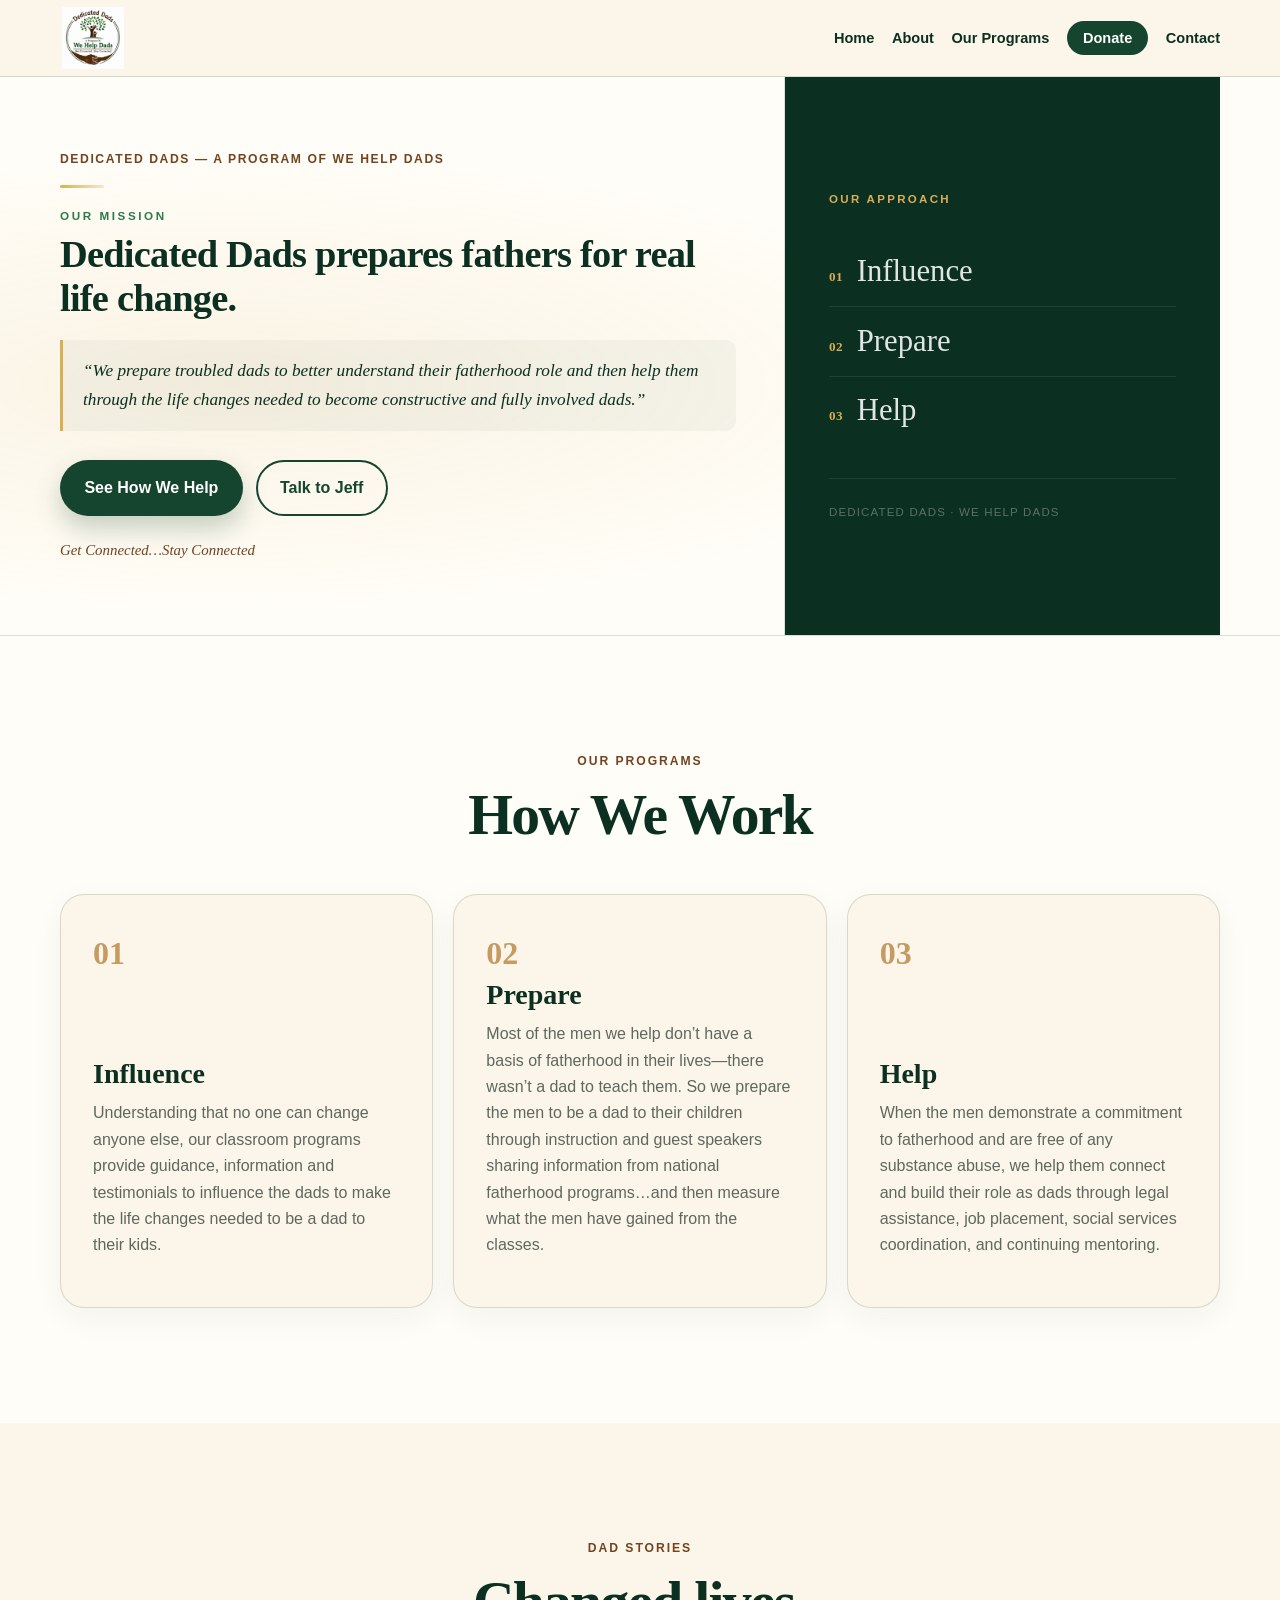
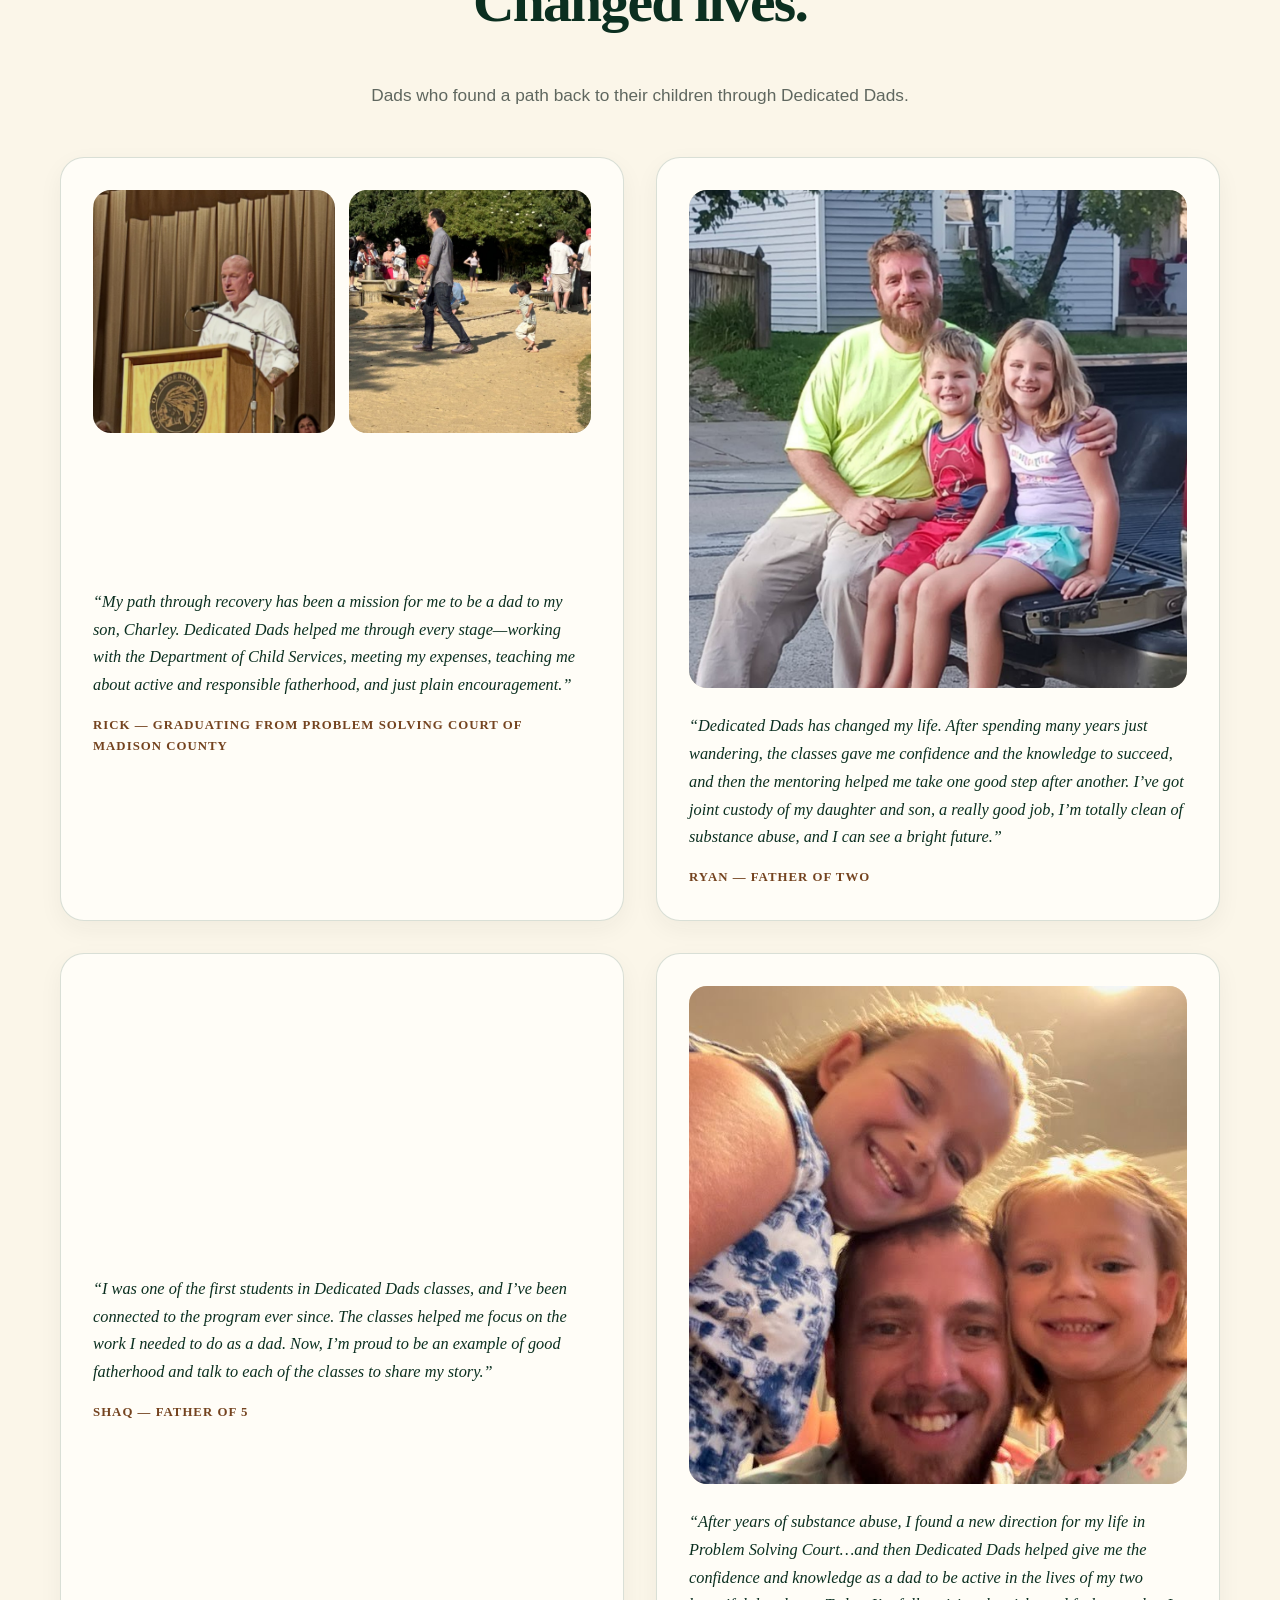
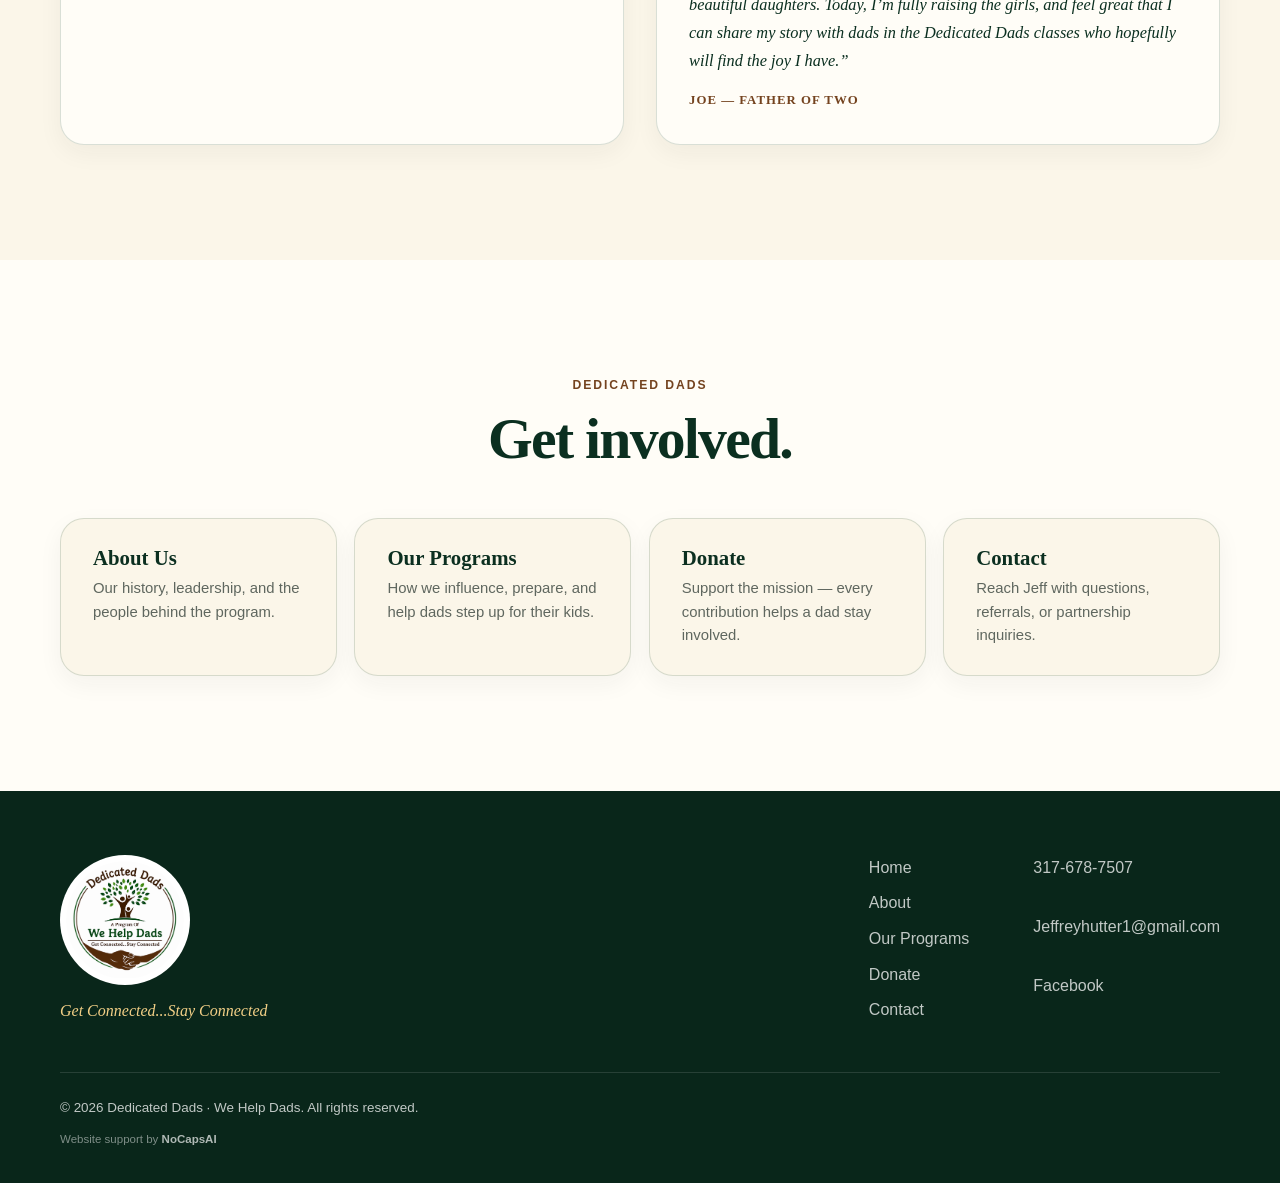
==== index.html @ 4fde0eb0 "Refine testimonial photos and update program imagery" ====
<!DOCTYPE html>
<html lang="en">
<head>
  <meta charset="UTF-8" />
  <meta name="viewport" content="width=device-width, initial-scale=1.0" />
  <title>We Help Dads | Get Connected. Stay Connected.</title>
  <meta name="description" content="We Help Dads supports fathers and father figures through the Dedicated Dads program, practical connection, classes, referrals, and community." />
  <meta name="theme-color" content="#eee2c8" />
  <meta property="og:type" content="website" />
  <meta property="og:title" content="We Help Dads | Get Connected. Stay Connected." />
  <meta property="og:description" content="Helping fathers and father figures reconnect, grow, and stay involved." />
  <meta property="og:image" content="assets/logos/official-dedicated-dads-we-help-dads-logo.png" />
  <meta property="og:url" content="https://wehelpdads.org/" />
  <meta name="twitter:card" content="summary_large_image" />
  <link rel="icon" href="assets/logos/official-dedicated-dads-we-help-dads-logo.png" type="image/png" />
  <link rel="stylesheet" href="styles.css?v=split-hero-1" />
</head>
<body id="top">
  <a class="skip-link" href="#main">Skip to main content</a>
  <header class="site-header">
    <nav class="nav container" aria-label="Primary navigation">
      <a class="nav__brand" href="#top" aria-label="We Help Dads home">
        <img src="assets/logos/official-dedicated-dads-we-help-dads-logo.png" alt="Dedicated Dads, a program of We Help Dads — Get Connected, Stay Connected" class="nav__logo" />
      </a>
      <button class="nav__toggle" id="navToggle" aria-expanded="false" aria-controls="navMenu" aria-label="Open menu"><span></span><span></span><span></span></button>
      <ul class="nav__menu" id="navMenu">
        <li><a href="index.html">Home</a></li>
        <li class="nav__item--dropdown">
          <a href="about.html" aria-haspopup="true">About</a>
          <ul class="nav__dropdown" aria-label="About">
            <li><a href="about.html#history">Our History</a></li>
            <li><a href="about.html#who-we-are">Who We Are</a></li>
            <li><a href="about.html#board">Board of Directors</a></li>
            <li><a href="about.html#partners">Partner Programs</a></li>
          </ul>
        </li>
        <li class="nav__item--dropdown">
          <a href="programs.html" aria-haspopup="true">Our Programs</a>
          <ul class="nav__dropdown" aria-label="Our Programs">
            <li><a href="programs.html">Programs Overview</a></li>
            <li><a href="programs.html#influence">Influence</a></li>
            <li><a href="programs.html#prepare">Prepare</a></li>
            <li><a href="programs.html#help">Help</a></li>
            <li><a href="programs.html#dedicated-dads-20">Dedicated Dads 2.0</a></li>
          </ul>
        </li>
        <li><a class="nav__cta" href="donate.html">Donate</a></li>
        <li><a href="contact.html">Contact</a></li>
      </ul>
    </nav>
  </header>

  <main id="main">
    <section class="hero" id="hero" aria-labelledby="mission-title">
      <div class="container hero__grid">
        <div class="hero__content">
          <p class="hero__brand-label">Dedicated Dads &mdash; A Program of We Help Dads</p>
          <div class="hero__gold-bar" aria-hidden="true"></div>
          <p class="hero__mission-eyebrow">Our Mission</p>
          <h1 id="mission-title" class="hero__headline">Dedicated Dads prepares fathers for real life change.</h1>
          <p class="hero__statement">&ldquo;We prepare troubled dads to better understand their fatherhood role and then help them through the life changes needed to become constructive and fully involved dads.&rdquo;</p>
          <div class="button-row hero__actions">
            <a class="btn btn--primary" href="#program-pillars">See How We Help</a>
            <a class="btn btn--secondary" href="tel:+13176787507">Talk to Jeff</a>
          </div>
          <p class="hero__tagline">Get Connected&hellip;Stay Connected</p>
        </div>
        <div class="hero__panel">
          <div class="hero__panel-inner">
            <p class="hero__panel-eyebrow">Our Approach</p>
            <ul class="hero__pillars">
              <li class="hero__pillar">
                <span class="hero__pillar-num">01</span>
                <a class="hero__pillar-name" href="programs.html#influence">Influence</a>
              </li>
              <li class="hero__pillar">
                <span class="hero__pillar-num">02</span>
                <a class="hero__pillar-name" href="programs.html#prepare">Prepare</a>
              </li>
              <li class="hero__pillar">
                <span class="hero__pillar-num">03</span>
                <a class="hero__pillar-name" href="programs.html#help">Help</a>
              </li>
            </ul>
            <p class="hero__panel-note">Dedicated Dads &middot; We Help Dads</p>
          </div>
        </div>
      </div>
    </section>

    <section class="section start" id="mission" aria-labelledby="programs-title">
      <div class="container">
        <div class="section-heading section-heading--center reveal">
          <p class="eyebrow">Our Programs</p>
          <h2 id="programs-title">How We Work</h2>
        </div>
        <div class="action-cards" id="program-pillars" aria-label="Our Programs">
          <article class="action-card reveal" id="influence"><span>01</span><h3>Influence</h3><p>Understanding that no one can change anyone else, our classroom programs provide guidance, information and testimonials to influence the dads to make the life changes needed to be a dad to their kids.</p></article>
          <article class="action-card reveal" id="prepare"><span>02</span><h3>Prepare</h3><p>Most of the men we help don’t have a basis of fatherhood in their lives—there wasn’t a dad to teach them. So we prepare the men to be a dad to their children through instruction and guest speakers sharing information from national fatherhood programs…and then measure what the men have gained from the classes.</p></article>
          <article class="action-card reveal" id="help"><span>03</span><h3>Help</h3><p>When the men demonstrate a commitment to fatherhood and are free of any substance abuse, we help them connect and build their role as dads through legal assistance, job placement, social services coordination, and continuing mentoring.</p></article>
        </div>
      </div>
    </section>

    <section class="section testimonials" id="stories" aria-labelledby="stories-title">
      <div class="container">
        <div class="section-heading section-heading--center reveal">
          <p class="eyebrow">Dad Stories</p>
          <h2 id="stories-title">Changed lives.</h2>
          <p>Dads who found a path back to their children through Dedicated Dads.</p>
        </div>
        <div class="testimonial-grid">
          <article class="testimonial-card reveal">
            <div class="testimonial-card__media-pair" aria-label="Rick testimonial photos">
              <div class="testimonial-card__media testimonial-card__media--rick-graduation">
                <img src="assets/images/testimonials/rick-graduation-podium.jpg" alt="Rick graduating from Problem Solving Court of Madison County" />
              </div>
              <div class="testimonial-card__media testimonial-card__media--rick-kangaroo">
                <img src="assets/images/testimonials/rick-kangaroo-exhibit-crop.jpg" alt="Rick with a young child at the kangaroo exhibit" />
              </div>
            </div>
            <blockquote>
              <p>&ldquo;My path through recovery has been a mission for me to be a dad to my son, Charley. Dedicated Dads helped me through every stage&mdash;working with the Department of Child Services, meeting my expenses, teaching me about active and responsible fatherhood, and just plain encouragement.&rdquo;</p>
              <cite>Rick &mdash; graduating from Problem Solving Court of Madison County</cite>
            </blockquote>
          </article>
          <article class="testimonial-card reveal">
            <div class="testimonial-card__media testimonial-card__media--ryan">
              <img src="assets/images/testimonials/ryan-tailgate-family-crop.jpg" alt="Ryan, father of two" />
            </div>
            <blockquote>
              <p>&ldquo;Dedicated Dads has changed my life. After spending many years just wandering, the classes gave me confidence and the knowledge to succeed, and then the mentoring helped me take one good step after another. I&rsquo;ve got joint custody of my daughter and son, a really good job, I&rsquo;m totally clean of substance abuse, and I can see a bright future.&rdquo;</p>
              <cite>Ryan &mdash; father of two</cite>
            </blockquote>
          </article>
          <article class="testimonial-card reveal">
            <blockquote>
              <p>&ldquo;I was one of the first students in Dedicated Dads classes, and I&rsquo;ve been connected to the program ever since. The classes helped me focus on the work I needed to do as a dad. Now, I&rsquo;m proud to be an example of good fatherhood and talk to each of the classes to share my story.&rdquo;</p>
              <cite>Shaq &mdash; father of 5</cite>
            </blockquote>
          </article>
          <article class="testimonial-card reveal">
            <div class="testimonial-card__media testimonial-card__media--joe">
              <img src="assets/images/testimonials/joe-family-selfie-crop.jpg" alt="Joe with two children" />
            </div>
            <blockquote>
              <p>&ldquo;After years of substance abuse, I found a new direction for my life in Problem Solving Court&hellip;and then Dedicated Dads helped give me the confidence and knowledge as a dad to be active in the lives of my two beautiful daughters. Today, I&rsquo;m fully raising the girls, and feel great that I can share my story with dads in the Dedicated Dads classes who hopefully will find the joy I have.&rdquo;</p>
              <cite>Joe &mdash; father of two</cite>
            </blockquote>
          </article>
        </div>
      </div>
    </section>

    <section class="section home-links" aria-label="Explore the site">
      <div class="container">
        <div class="section-heading section-heading--center reveal">
          <p class="eyebrow">Dedicated Dads</p>
          <h2>Get involved.</h2>
        </div>
        <div class="home-links__grid">
          <a class="home-links__card reveal" href="about.html">
            <h3>About Us</h3>
            <p>Our history, leadership, and the people behind the program.</p>
          </a>
          <a class="home-links__card reveal" href="programs.html">
            <h3>Our Programs</h3>
            <p>How we influence, prepare, and help dads step up for their kids.</p>
          </a>
          <a class="home-links__card reveal" href="donate.html">
            <h3>Donate</h3>
            <p>Support the mission &mdash; every contribution helps a dad stay involved.</p>
          </a>
          <a class="home-links__card reveal" href="contact.html">
            <h3>Contact</h3>
            <p>Reach Jeff with questions, referrals, or partnership inquiries.</p>
          </a>
        </div>
      </div>
    </section>
  </main>

  <!-- TODO: Do not add mascot/assistant widget unless Jeff explicitly approves it. -->

  <footer class="footer">
    <div class="container footer__grid">
      <div class="footer__brand"><img src="assets/logos/official-dedicated-dads-we-help-dads-logo.png" alt="Dedicated Dads, a program of We Help Dads" /><p>Get Connected...Stay Connected</p></div>
      <nav class="footer__nav" aria-label="Footer navigation"><a href="index.html">Home</a><a href="about.html">About</a><a href="programs.html">Our Programs</a><a href="donate.html">Donate</a><a href="contact.html">Contact</a></nav>
      <div class="footer__contact"><a href="tel:+13176787507">317-678-7507</a><a href="mailto:Jeffreyhutter1@gmail.com">Jeffreyhutter1@gmail.com</a><a href="https://www.facebook.com/WeHelpDads/" target="_blank" rel="noopener noreferrer">Facebook</a></div>
      <p class="footer__legal">&copy; <span id="year"></span> Dedicated Dads · We Help Dads. All rights reserved.</p>
      <p class="footer__credit">Website support by <a href="https://nocapsai.com" target="_blank" rel="noopener noreferrer">NoCapsAI</a></p>
    </div>
  </footer>
  <script src="script.js?v=split-hero-1"></script>
</body>
</html>
---- styles.css ----
:root {
  --cream:#fbf6e9; --paper:#fffdf7; --cream-deep:#eee2c8;
  --forest:#16452f; --forest-dark:#0b2f20; --leaf:#2c7a47;
  --brown:#74431f; --tan:#c79a61; --gold:#d9ae55;
  --ink:#20251f; --muted:#5f675f; --line:rgba(22,69,47,.16);
  --shadow:0 24px 60px rgba(32,37,31,.13); --radius:24px;
  --maxw:1160px; --ease:cubic-bezier(.22,.61,.36,1);
}
*,*::before,*::after{box-sizing:border-box}
html{scroll-behavior:smooth;scroll-padding-top:96px}
body{margin:0;color:var(--ink);background:var(--cream);font-family:"Segoe UI",Roboto,Arial,sans-serif;line-height:1.65;-webkit-font-smoothing:antialiased}
body::before{content:"";position:fixed;inset:0;z-index:-1;opacity:.35;background-image:radial-gradient(rgba(116,67,31,.12) .7px,transparent .7px);background-size:18px 18px}
h1,h2,h3,blockquote{margin-top:0;color:var(--forest-dark);font-family:Georgia,"Times New Roman",serif;line-height:1.08}
h1{font-size:4.35rem;letter-spacing:0}
h2{font-size:clamp(2.15rem,4.5vw,3.7rem);letter-spacing:-.03em}
h3{font-size:1.45rem} p{margin:0 0 1rem} a{color:inherit;text-decoration:none} img{display:block;max-width:100%}
.container{width:min(var(--maxw),91%);margin-inline:auto}.section{padding:clamp(4.5rem,9vw,8rem) 0}
.skip-link{position:fixed;top:-4rem;left:1rem;z-index:999;padding:.7rem 1rem;color:#fff;background:var(--forest);border-radius:8px}.skip-link:focus{top:1rem}
:focus-visible{outline:3px solid var(--gold);outline-offset:4px;border-radius:5px}
.eyebrow{margin-bottom:.8rem;color:var(--brown);font-size:.76rem;font-weight:800;letter-spacing:.16em;text-transform:uppercase}
.lead{color:var(--forest-dark);font-size:clamp(1.12rem,2vw,1.32rem)}
.brand-dedicated-dads{font-family:Georgia,"Times New Roman",serif;font-weight:700;letter-spacing:0;text-transform:none}
.section-heading{max-width:700px;margin-bottom:3rem}.section-heading--center{margin-inline:auto;text-align:center}.section-heading>p:last-child{color:var(--muted);font-size:1.08rem}
.button-row{display:flex;flex-wrap:wrap;gap:.8rem;align-items:center}.button-row--center{justify-content:center}
.btn{display:inline-flex;min-height:50px;align-items:center;justify-content:center;padding:.8rem 1.4rem;border:2px solid transparent;border-radius:999px;font-weight:750;transition:.2s var(--ease)}
.btn:hover{transform:translateY(-2px)}.btn--primary{color:#fff;background:var(--forest);box-shadow:0 12px 26px rgba(22,69,47,.24)}.btn--primary:hover{background:var(--forest-dark)}
.btn--secondary{color:var(--forest);border-color:var(--forest)}.btn--secondary:hover{background:rgba(22,69,47,.07)}.btn--light{color:var(--forest-dark);background:var(--cream)}
.btn--outline-light{color:#fff;border-color:rgba(255,255,255,.65)}.btn--outline-light:hover{background:rgba(255,255,255,.1)}

.site-header{position:sticky;top:0;z-index:100;background:rgba(251,246,233,.94);border-bottom:1px solid var(--line);backdrop-filter:blur(16px)}
.nav{min-height:76px;display:flex;align-items:center;justify-content:space-between;gap:1.5rem}.nav__brand{flex:none}.nav__logo{width:66px;height:62px;object-fit:contain}
.nav__menu{display:flex;align-items:center;gap:1.1rem;margin:0;padding:0;list-style:none}.nav__menu a{color:var(--forest-dark);font-size:.91rem;font-weight:700}.nav__menu a:hover{color:var(--brown)}
.nav__item--dropdown{position:relative}.nav__dropdown{position:absolute;top:calc(100% + .75rem);left:0;min-width:170px;margin:0;padding:.55rem;list-style:none;background:var(--paper);border:1px solid var(--line);border-radius:12px;box-shadow:var(--shadow);opacity:0;transform:translateY(-6px);pointer-events:none;transition:.2s var(--ease)}
.nav__item--dropdown:hover .nav__dropdown,.nav__item--dropdown:focus-within .nav__dropdown{opacity:1;transform:none;pointer-events:auto}.nav__dropdown a{display:block;padding:.55rem .7rem;color:var(--forest-dark);border-radius:8px}.nav__dropdown a:hover{background:rgba(22,69,47,.08)}
.nav__cta{padding:.55rem 1rem;color:#fff!important;background:var(--forest);border-radius:999px}.nav__toggle{display:none;padding:.5rem;border:0;background:none;cursor:pointer}
.nav__toggle span{display:block;width:26px;height:2px;margin:5px 0;background:var(--forest);transition:.2s}.nav__toggle[aria-expanded=true] span:nth-child(1){transform:translateY(7px) rotate(45deg)}
.nav__toggle[aria-expanded=true] span:nth-child(2){opacity:0}.nav__toggle[aria-expanded=true] span:nth-child(3){transform:translateY(-7px) rotate(-45deg)}

/* Mission-first split hero */
.hero{position:relative;overflow:hidden;background:radial-gradient(ellipse at 18% 55%,rgba(217,174,85,.12),transparent 52%),var(--paper);border-bottom:1px solid var(--line)}
.hero::before{content:"";position:absolute;inset:0;z-index:0;background-image:radial-gradient(rgba(116,67,31,.06) .7px,transparent .7px);background-size:20px 20px;pointer-events:none}
.hero__grid{position:relative;z-index:1;display:grid;grid-template-columns:1fr .6fr;gap:0;align-items:stretch}
.hero__content{display:flex;flex-direction:column;justify-content:center;padding:clamp(3rem,6vw,4.5rem) clamp(2rem,4vw,3rem) clamp(3rem,6vw,4.5rem) 0;border-right:1px solid var(--line)}
.hero__brand-label{margin:0 0 1rem;color:var(--brown);font-size:.76rem;font-weight:800;letter-spacing:.13em;text-transform:uppercase;opacity:0;animation:fadeLift .6s .05s var(--ease) forwards}
.hero__gold-bar{width:44px;height:3px;background:linear-gradient(90deg,var(--gold),rgba(217,174,85,.25));border-radius:2px;margin-bottom:1.1rem;opacity:0;animation:fadeLift .5s .12s var(--ease) forwards}
.hero__mission-eyebrow{margin:0 0 .5rem;color:var(--leaf);font-size:.73rem;font-weight:800;letter-spacing:.22em;text-transform:uppercase;opacity:0;animation:fadeLift .6s .18s var(--ease) forwards}
.hero__headline{margin:0 0 1.2rem;color:var(--forest-dark);font-family:Georgia,"Times New Roman",serif;font-size:clamp(1.7rem,3vw,2.5rem);line-height:1.14;letter-spacing:-.02em;opacity:0;animation:fadeLift .7s .28s var(--ease) forwards}
.hero__statement{flex:none;margin:0 0 1.8rem;padding:1rem 1.25rem;color:var(--forest-dark);background:rgba(22,69,47,.045);border-left:3px solid var(--gold);border-radius:0 10px 10px 0;font-family:Georgia,serif;font-size:clamp(.97rem,1.55vw,1.08rem);font-style:italic;line-height:1.72;opacity:0;animation:fadeLift .7s .4s var(--ease) forwards}
.hero__actions{margin-bottom:1.4rem;opacity:0;animation:fadeLift .6s .56s var(--ease) forwards}
.hero__tagline{margin:0;color:var(--brown);font-family:Georgia,serif;font-style:italic;font-size:.93rem;opacity:0;animation:fadeLift .6s .68s var(--ease) forwards}
.hero__panel{background:var(--forest-dark);display:flex;align-items:stretch;opacity:0;animation:fadeLift .8s .15s var(--ease) forwards}
.hero__panel-inner{display:flex;flex-direction:column;justify-content:center;padding:clamp(2.5rem,5vw,3.5rem) clamp(2rem,4vw,2.75rem);width:100%}
.hero__panel-eyebrow{margin:0 0 1.75rem;color:var(--gold);font-size:.72rem;font-weight:800;letter-spacing:.2em;text-transform:uppercase}
.hero__pillars{list-style:none;margin:0;padding:0}
.hero__pillar{display:flex;align-items:baseline;gap:.85rem;padding:1.1rem 0;border-bottom:1px solid rgba(255,255,255,.09)}
.hero__pillar:last-child{border-bottom:0}
.hero__pillar-num{flex-shrink:0;color:var(--gold);font-family:Georgia,serif;font-size:.82rem;font-weight:700;letter-spacing:.04em}
.hero__pillar-name{color:rgba(255,255,255,.88);font-family:Georgia,serif;font-size:clamp(1.5rem,2.4vw,2rem);font-weight:400;line-height:1.1;text-decoration:none;transition:.15s var(--ease)}
.hero__pillar-name:hover{color:#fff}
.hero__panel-note{margin:2rem 0 0;padding-top:1.5rem;border-top:1px solid rgba(255,255,255,.08);color:rgba(255,255,255,.32);font-size:.72rem;letter-spacing:.1em;text-transform:uppercase}

.start,.community,.board,.contact{background:var(--paper)}.action-cards{display:grid;grid-template-columns:repeat(3,1fr);gap:1.25rem}
.action-card{display:flex;min-height:290px;flex-direction:column;padding:2rem;background:var(--cream);border:1px solid var(--line);border-radius:var(--radius);box-shadow:0 10px 30px rgba(32,37,31,.05);transition:.25s var(--ease)}
.action-card:hover{transform:translateY(-7px);border-color:rgba(116,67,31,.35);box-shadow:var(--shadow)}.action-card>span{color:var(--tan);font-family:Georgia,serif;font-size:2rem;font-weight:800}
.action-card h3{margin:auto 0 .7rem;font-size:1.75rem}.action-card p{color:var(--muted)}.action-card b{margin-top:auto;color:var(--forest)}

.split{display:grid;grid-template-columns:1fr 1fr;gap:clamp(3rem,7vw,6rem);align-items:center}.split__content>p:not(.eyebrow):not(.lead){color:var(--muted)}
.photo-stack{position:relative;min-height:570px}.photo-stack__main{width:83%;height:510px;object-fit:cover;object-position:52% 38%;border-radius:var(--radius);box-shadow:var(--shadow)}
.photo-stack__accent{position:absolute;right:0;bottom:0;width:49%;height:250px;object-fit:cover;object-position:58% 34%;border:10px solid var(--cream);border-radius:var(--radius);box-shadow:var(--shadow)}
.check-list{display:grid;gap:.7rem;margin:1.5rem 0 0;padding:0;list-style:none}.check-list li{position:relative;padding-left:2rem;font-weight:700}
.check-list li::before{content:"✓";position:absolute;left:0;top:.1rem;width:1.4rem;height:1.4rem;color:#fff;background:var(--leaf);border-radius:50%;line-height:1.4rem;text-align:center;font-size:.8rem}

.program{color:rgba(255,255,255,.82);background:var(--forest-dark)}.program h2,.program h3{color:#fff}.program .eyebrow{color:var(--gold)}
.program__intro{display:grid;grid-template-columns:1fr .8fr;gap:3rem;align-items:end;margin-bottom:3rem}.program__intro>p{font-size:1.1rem}
.program__grid{display:grid;grid-template-columns:repeat(3,1fr);gap:1.2rem}.info-card,.class-callout{padding:clamp(1.8rem,4vw,2.6rem);border-radius:var(--radius)}
.info-card{background:rgba(255,255,255,.07);border:1px solid rgba(255,255,255,.13)}.info-card>span{display:inline-block;margin-bottom:2.5rem;color:var(--gold);font-size:.75rem;font-weight:800;letter-spacing:.12em;text-transform:uppercase}
.info-card h3{font-size:1.75rem}.class-callout{grid-column:1/-1;background:var(--brown)}.class-callout h3{max-width:700px;font-size:clamp(1.7rem,3.5vw,2.6rem)}.class-callout>p:not(.eyebrow){max-width:680px}

.gallery{display:grid;grid-template-columns:repeat(4,1fr);grid-auto-rows:235px;gap:.9rem}.gallery__item{margin:0;overflow:hidden;border-radius:18px;background:var(--cream-deep)}
.gallery__item--wide{grid-column:span 2}.gallery__item--tall{grid-row:span 2}.gallery__item img{width:100%;height:100%;object-fit:cover;transition:transform .5s var(--ease)}.gallery__item:hover img{transform:scale(1.035)}
.gallery__item:nth-child(1) img{object-position:52% 42%}.gallery__item:nth-child(2) img{object-position:52% 37%}.gallery__item:nth-child(3) img{object-position:58% 30%}.gallery__item:nth-child(4) img{object-position:56% 30%}.gallery__item:nth-child(5) img{object-position:48% 52%}
.community__footer{display:flex;justify-content:space-between;gap:1rem;margin-top:1.4rem;padding-top:1.4rem;border-top:1px solid var(--line)}.community__footer p{margin:0;color:var(--muted)}.community__footer a,.board a{color:var(--forest);font-weight:800}

.founder__grid{display:grid;grid-template-columns:1.1fr .9fr;gap:clamp(2rem,5vw,4.5rem)}.founder__story{padding:clamp(2rem,5vw,4rem);background:var(--paper);border-radius:var(--radius);box-shadow:var(--shadow)}
.founder__story .btn{margin-top:1rem}.founder__quote{display:flex;flex-direction:column;justify-content:center;padding:clamp(2rem,5vw,3.5rem);color:#fff;background:var(--forest);border-radius:var(--radius)}
.founder__story .btn+p{margin:1rem 0 0}.founder__story .btn+p a{color:var(--forest);font-size:.9rem;font-weight:800}
.founder__quote img{width:155px;margin:0 auto 2rem;padding:.5rem;background:#fff;border-radius:50%}.founder__quote h3{margin:0 0 1.2rem;color:#fff;font-size:clamp(1.7rem,3vw,2.5rem)}.founder__quote p{margin:0;color:rgba(255,255,255,.75);font-size:1.08rem}

.refer{color:#fff;background:var(--brown)}.refer h2{color:#fff}.refer .eyebrow{color:#f2cf86}.refer__inner{display:grid;grid-template-columns:1fr auto;gap:3rem;align-items:center}.refer__inner>div:first-child{max-width:780px}.refer__inner p:last-child{color:rgba(255,255,255,.82);font-size:1.08rem}
.donate-placeholder{max-width:980px;margin:auto;padding:clamp(2rem,5vw,3.25rem);text-align:center;background:var(--paper);border:1px solid var(--line);border-radius:var(--radius);box-shadow:0 12px 30px rgba(32,37,31,.06)}
.donate-placeholder h2{margin-bottom:1rem}.donate-placeholder>p:not(.eyebrow){max-width:680px;margin-inline:auto;color:var(--muted);font-size:1.08rem}.giving-grid{display:grid;grid-template-columns:repeat(3,1fr);gap:1rem;margin-top:1.7rem}
.giving-card{display:flex;min-height:245px;flex-direction:column;align-items:center;justify-content:center;padding:1.35rem;background:var(--cream);border:1px solid var(--line);border-radius:18px;box-shadow:0 8px 22px rgba(32,37,31,.05)}.giving-card strong{color:var(--forest);font-family:Georgia,serif;font-size:2.7rem;line-height:1}.giving-card span{min-height:3rem;margin:.85rem 0 1rem;color:var(--muted)}.giving-card .btn{width:100%;max-width:230px;font-size:.86rem}.donate__note{margin:1.25rem 0 0;color:var(--muted);font-size:.92rem}
.board{border-top:1px solid var(--line)}.board__inner{display:grid;grid-template-columns:.7fr 1.3fr;gap:4rem}
.board__grid{display:grid;grid-template-columns:repeat(3,1fr);gap:1.1rem;margin:1.25rem 0 1.5rem}
.board-card{padding:1.6rem 1.75rem;background:var(--cream);border:1px solid var(--line);border-radius:var(--radius);box-shadow:0 8px 24px rgba(32,37,31,.05);transition:.25s var(--ease)}
.board-card:hover{transform:translateY(-4px);box-shadow:var(--shadow)}
.board-card--founder{display:grid;grid-template-columns:150px 1fr;gap:1.8rem;align-items:start;margin-bottom:1.15rem;padding:2rem 2.15rem;background:linear-gradient(135deg,var(--paper),var(--cream))}
.board-card__photo{display:block;width:104px;height:104px;object-fit:cover;object-position:50% 15%;border-radius:50%;box-shadow:0 8px 22px rgba(32,37,31,.14);margin-bottom:.9rem}
.board-card--founder .board-card__photo{width:150px;height:150px;margin:0}
.board__member-grid{display:grid;grid-template-columns:repeat(2,1fr);gap:1rem;margin-bottom:1.5rem}
.board-card--photo{display:flex;min-height:100%;flex-direction:column;align-items:flex-start;margin-bottom:0;padding:1.35rem}
.board-card--photo .board-card__photo{width:104px;height:104px;margin:0 0 1rem}
.board-card--bio{display:grid;grid-template-columns:104px 1fr;gap:1rem;align-items:start}
.board-card--bio .board-card__photo{margin:0}
.board-card--compact{min-height:0}
.board-card__initials{display:flex;width:104px;height:104px;align-items:center;justify-content:center;margin-bottom:.9rem;background:var(--forest);border-radius:50%;color:#fff;font-family:Georgia,serif;font-size:1.75rem;font-weight:700;letter-spacing:.02em;box-shadow:0 8px 22px rgba(32,37,31,.14)}
.board-card--photo .board-card__initials{margin:0 0 1rem;flex-shrink:0}
.board-card__photo--randy{object-position:52% 28%}
.board-card__photo--tressena{object-position:50% 18%}
.board-card__photo--mike{object-position:50% 34%}
.board-card__name{margin:0 0 .3rem;font-size:1.15rem;color:var(--forest-dark)}
.board-card--founder .board-card__name{font-size:1.5rem}
.board-card__role{margin:0 0 .65rem;color:var(--brown);font-size:.75rem;font-weight:800;letter-spacing:.12em;text-transform:uppercase}
.board-card--founder .board-card__role{margin-bottom:1rem}
.board-card__bio{margin:0;color:var(--muted);font-size:.96rem;line-height:1.68}
.advisors-panel{display:grid;grid-template-columns:.9fr 1.1fr;gap:2rem;align-items:start;margin-top:2rem;padding:1.75rem 2rem;background:var(--cream);border:1px solid var(--line);border-radius:var(--radius)}
.advisors-panel h3{margin:0;font-size:1.45rem}
.board__advisor-list{margin:.2rem 0 0;padding:0;list-style:none;display:grid;gap:.75rem}
.board__advisor-list li{display:grid;gap:.15rem;padding-bottom:.75rem;color:var(--muted);font-size:.94rem;border-bottom:1px solid rgba(22,69,47,.12)}
.board__advisor-list li:last-child{padding-bottom:0;border-bottom:0}
.board__advisor-list strong{color:var(--forest-dark)}

/* Homepage explore grid */
.home-links{background:var(--paper)}
.home-links__grid{display:grid;grid-template-columns:repeat(4,1fr);gap:1.1rem;margin-top:1.75rem}
.home-links__card{display:block;padding:1.75rem 2rem;background:var(--cream);border:1px solid var(--line);border-radius:var(--radius);box-shadow:0 8px 24px rgba(32,37,31,.05);text-decoration:none;color:inherit;transition:.25s var(--ease)}
.home-links__card:hover{transform:translateY(-5px);border-color:rgba(116,67,31,.35);box-shadow:var(--shadow)}
.home-links__card h3{margin:0 0 .5rem;font-size:1.3rem;color:var(--forest-dark)}
.home-links__card p{margin:0;color:var(--muted);font-size:.93rem;line-height:1.55}

/* About page */
.page-banner{position:relative;overflow:hidden;padding:clamp(3.25rem,6vw,5.8rem) 0;background:linear-gradient(135deg,var(--paper) 0%,var(--paper) 58%,var(--cream-deep) 100%);border-bottom:1px solid var(--line)}
.page-banner::before{content:"";position:absolute;inset:0;opacity:.42;background-image:radial-gradient(rgba(116,67,31,.13) .8px,transparent .8px);background-size:18px 18px;pointer-events:none}
.page-banner::after{content:"";position:absolute;right:max(1rem,calc((100% - var(--maxw))/2));top:12%;width:min(36vw,420px);height:72%;opacity:.2;background:linear-gradient(90deg,transparent 0 16%,var(--forest) 16% calc(16% + 1px),transparent calc(16% + 1px) 100%),linear-gradient(0deg,transparent 0 26%,var(--brown) 26% calc(26% + 1px),transparent calc(26% + 1px) 100%),linear-gradient(0deg,transparent 0 62%,var(--gold) 62% calc(62% + 1px),transparent calc(62% + 1px) 100%);border:1px solid rgba(22,69,47,.18);border-radius:var(--radius);pointer-events:none}
.page-banner .container{position:relative;z-index:1}
.page-banner__grid{display:grid;grid-template-columns:minmax(0,1fr) minmax(290px,420px);gap:clamp(2rem,5vw,4rem);align-items:center}
.page-banner__grid--simple{grid-template-columns:minmax(0,1fr) minmax(260px,360px)}
.page-banner h1{font-size:clamp(2.1rem,4.8vw,3.4rem);margin-bottom:.75rem}
.page-banner__lead{color:var(--muted);font-size:1.13rem;max-width:620px;margin-bottom:0}
.hero-accent{width:54px;height:3px;margin:0 0 1rem;background:linear-gradient(90deg,var(--gold),rgba(116,67,31,.45),transparent);border-radius:999px}
.hero-badges{display:flex;flex-wrap:wrap;gap:.55rem;margin:1.35rem 0 0;padding:0;list-style:none}
.hero-badges li{padding:.48rem .78rem;color:var(--forest-dark);background:rgba(255,253,247,.78);border:1px solid rgba(22,69,47,.16);border-radius:999px;font-size:.78rem;font-weight:850;letter-spacing:.08em;text-transform:uppercase}
.hero-feature{position:relative;padding:1rem;background:rgba(255,253,247,.8);border:1px solid rgba(22,69,47,.18);border-radius:var(--radius);box-shadow:0 16px 42px rgba(32,37,31,.1)}
.hero-feature::before{content:"";position:absolute;inset:.65rem;border:1px solid rgba(217,174,85,.26);border-radius:calc(var(--radius) - 8px);pointer-events:none}
.hero-feature--photo figure{position:relative;margin:0;overflow:hidden;border-radius:18px;background:var(--cream-deep)}
.hero-feature--photo img{width:100%;height:270px;object-fit:cover;object-position:center 36%}
.hero-feature--photo figcaption{position:absolute;left:1rem;right:1rem;bottom:1rem;padding:.65rem .75rem;color:#fff;background:rgba(11,47,32,.88);border:1px solid rgba(255,255,255,.16);border-radius:12px;font-size:.84rem;font-weight:800;text-align:center}
.hero-feature__note{display:grid;gap:.2rem;margin:.95rem .2rem .1rem;padding:.95rem 1rem;background:var(--cream);border-left:3px solid var(--gold);border-radius:0 14px 14px 0}
.hero-feature__note strong{color:var(--forest-dark);font-family:Georgia,serif;font-size:1.08rem}
.hero-feature__note span{color:var(--muted);font-size:.9rem;line-height:1.45}
.hero-feature--simple{padding:1.45rem 1.55rem}
.hero-feature--simple p{position:relative;margin:0 0 .9rem;color:var(--muted);line-height:1.55}
.hero-feature__label{color:var(--brown)!important;font-size:.75rem!important;font-weight:850;letter-spacing:.14em;text-transform:uppercase}
.hero-feature__links{position:relative;display:grid;gap:.55rem;margin-top:1rem;padding-top:1rem;border-top:1px solid rgba(22,69,47,.13)}
.hero-feature__links a{color:var(--forest);font-weight:850;overflow-wrap:anywhere}
.hero-mini-list{position:relative;display:grid;gap:.55rem;margin:0 0 .9rem;padding:0;list-style:none}
.hero-mini-list li{position:relative;padding-left:1.35rem;color:var(--forest-dark);font-weight:800}
.hero-mini-list li::before{content:"";position:absolute;left:0;top:.62rem;width:.55rem;height:.55rem;background:var(--gold);border:2px solid var(--forest);border-radius:50%}
.hero-feature__small{margin-bottom:0!important;font-size:.92rem}
.about-summary{padding:1.6rem;background:rgba(255,253,247,.82);border:1px solid rgba(22,69,47,.18);border-radius:var(--radius);box-shadow:0 12px 34px rgba(32,37,31,.08)}
.about-summary__kicker{margin:0 0 1rem;color:var(--forest);font-size:.78rem;font-weight:800;letter-spacing:.14em;text-transform:uppercase}
.about-summary__facts{display:grid;gap:.95rem;margin:0}
.about-summary__facts div{display:grid;gap:.2rem;padding-bottom:.95rem;border-bottom:1px solid rgba(22,69,47,.12)}
.about-summary__facts div:last-child{padding-bottom:0;border-bottom:0}
.about-summary dt{color:var(--brown);font-size:.72rem;font-weight:800;letter-spacing:.12em;text-transform:uppercase}
.about-summary dd{margin:0;color:var(--forest-dark);font-family:Georgia,serif;font-size:1.08rem;line-height:1.3}
.about-summary__pillars{margin:1.25rem 0 0;padding-top:1rem;color:var(--forest);border-top:2px solid rgba(217,174,85,.55);font-size:.84rem;font-weight:850;letter-spacing:.11em;text-transform:uppercase}
.about-summary__pillars span{padding:0 .3rem;color:var(--gold)}
.split--start{align-items:start}
.history-layout{display:grid;grid-template-columns:minmax(0,1fr) minmax(320px,455px);gap:clamp(2.5rem,6vw,5rem);align-items:start}
.history-story{padding:clamp(1.5rem,3vw,2.25rem);background:rgba(255,253,247,.56);border:1px solid rgba(22,69,47,.12);border-radius:var(--radius)}
.history-story>p:not(.eyebrow):not(.lead){color:var(--muted)}
.history__aside{display:flex;flex-direction:column;gap:1.25rem}
.history-photo{margin:0;overflow:hidden;background:var(--paper);border:1px solid var(--line);border-radius:var(--radius);box-shadow:0 12px 32px rgba(32,37,31,.08)}
.history-photo img{width:100%;height:clamp(280px,32vw,410px);object-fit:cover;object-position:center 28%}
.history-photo figcaption{padding:1rem 1.2rem;color:var(--muted);font-size:.88rem;line-height:1.55}
.history__quote{margin:0;padding:1.4rem 1.7rem;background:var(--paper);border-left:4px solid var(--gold);border-radius:0 var(--radius) var(--radius) 0;box-shadow:0 8px 24px rgba(32,37,31,.06)}
.history__quote p{margin:0 0 .85rem;color:var(--forest-dark);font-family:Georgia,serif;font-size:1.08rem;font-style:italic;line-height:1.65}
.history__quote cite{color:var(--brown);font-size:.83rem;font-weight:800;font-style:normal;letter-spacing:.04em}
.history__side-grid{display:grid;gap:1rem}
.history__stat{padding:1.4rem 1.7rem;background:var(--forest);border-radius:var(--radius);color:#fff;text-align:center}
.history__stat strong{display:block;font-family:Georgia,serif;font-size:2.8rem;line-height:1;color:var(--gold)}
.history__stat span{display:block;margin-top:.55rem;color:rgba(255,255,255,.72);font-size:.93rem;line-height:1.45}
.history-timeline{margin:0;padding:1.2rem 1.35rem;list-style:none;background:var(--cream);border:1px solid var(--line);border-radius:var(--radius)}
.history-timeline li{position:relative;display:grid;grid-template-columns:86px 1fr;gap:.8rem;padding:.2rem 0 .9rem 1.1rem;color:var(--muted);font-size:.92rem;line-height:1.45}
.history-timeline li::before{content:"";position:absolute;left:0;top:.58rem;width:7px;height:7px;background:var(--gold);border:2px solid var(--forest);border-radius:50%}
.history-timeline li:not(:last-child)::after{content:"";position:absolute;left:3px;top:1.05rem;bottom:-.35rem;width:1px;background:rgba(22,69,47,.18)}
.history-timeline time{color:var(--forest-dark);font-weight:850}
.partner-list{padding:1.75rem;background:var(--cream);border:1px solid var(--line);border-radius:var(--radius)}
.partner-list ul{margin:0;padding:0;list-style:none;display:grid;grid-template-columns:repeat(2,1fr);gap:.8rem 1rem}
.partner-list ul li{position:relative;padding:1rem 1rem 1rem 2.2rem;color:var(--forest-dark);background:var(--paper);border:1px solid rgba(22,69,47,.12);border-radius:16px;font-weight:700;line-height:1.35}
.partner-list ul li::before{content:"\2192";position:absolute;left:1rem;color:var(--tan);font-weight:700}
.partner-list__note{margin-top:1rem;padding:1.2rem 1.35rem;color:var(--muted);background:rgba(255,253,247,.65);border-left:4px solid var(--gold);border-radius:0 16px 16px 0}
.partner-list__note p{margin:0}
.about-cta{color:#fff;background:linear-gradient(135deg,var(--forest-dark),var(--forest))}
.about-cta h2{color:#fff}
.about-cta .eyebrow{color:var(--gold)}
.about-cta p{color:rgba(255,255,255,.78)}
.about-cta .btn--secondary{color:#fff;border-color:rgba(255,255,255,.65)}
.about-cta .btn--secondary:hover{background:rgba(255,255,255,.1)}

/* Programs page */
.programs-overview{display:grid;gap:1rem;padding:1rem;background:rgba(255,253,247,.8);border:1px solid rgba(22,69,47,.18);border-radius:var(--radius);box-shadow:0 16px 42px rgba(32,37,31,.1)}
.programs-overview-copy p{margin:0 0 .85rem}
.programs-overview-copy p:last-child{margin-bottom:0}
.programs-overview__gallery{display:grid;grid-template-columns:1fr;gap:.85rem}
.programs-overview__gallery figure{margin:0;overflow:hidden;border-radius:16px;background:var(--cream-deep)}
.programs-overview__gallery img{width:100%;aspect-ratio:4/3;height:auto;object-fit:cover;object-position:center center;display:block;border-radius:16px;background:var(--cream-deep)}
.programs__photo-pair{display:grid;grid-template-columns:1fr 1fr;gap:.85rem}
.programs__photo-pair--single{grid-template-columns:1fr}
.programs__photo-pair figure{margin:0;overflow:hidden;border-radius:18px;background:var(--cream-deep)}
.programs__photo-pair img{width:100%;height:185px;object-fit:cover;display:block}
.programs__photo-pair--single img{height:320px}
.programs__photo-pair figcaption{padding:.45rem .7rem;font-size:.78rem;color:var(--muted);line-height:1.35}

/* Testimonials */
.testimonials{background:var(--cream)}
.testimonial-grid{display:grid;grid-template-columns:repeat(2,1fr);gap:1.5rem}
.testimonial-card{display:flex;flex-direction:column;padding:2rem;background:var(--paper);border:1px solid var(--line);border-radius:var(--radius);box-shadow:0 8px 24px rgba(32,37,31,.05);transition:.25s var(--ease)}
.testimonial-card:hover{transform:translateY(-4px);box-shadow:var(--shadow)}
.testimonial-card__photo{width:100%;height:220px;object-fit:cover;object-position:center 15%;border-radius:16px;margin-bottom:1.25rem;background:var(--cream-deep)}
.testimonial-card__photo--contain{object-fit:cover;object-position:center center;height:220px}
.testimonial-card__photo--rick{object-fit:cover;object-position:center top}
.testimonial-card__photo--joe{height:260px;object-fit:cover;object-position:center center}
.testimonial-card blockquote{margin:0;flex:1;display:flex;flex-direction:column;justify-content:center}
.testimonial-card blockquote p{color:var(--forest-dark);font-family:Georgia,serif;font-size:1.02rem;font-style:italic;line-height:1.7;margin:0 0 1rem}
.testimonial-card blockquote cite{color:var(--brown);font-size:.8rem;font-weight:800;font-style:normal;letter-spacing:.08em;text-transform:uppercase}

.footer{padding:4rem 0 2rem;color:rgba(255,255,255,.75);background:#09261a}.footer__grid{display:grid;grid-template-columns:1fr auto auto;gap:2rem 4rem}
.footer__brand img{width:130px;padding:.4rem;background:#fff;border-radius:50%}.footer__brand p{margin:.8rem 0 0;color:#f2cf86;font-family:Georgia,serif;font-style:italic}
.footer__nav,.footer__contact{display:grid;gap:.55rem}.footer a:hover{color:#fff}.footer__legal{grid-column:1/-1;margin:1rem 0 0;padding-top:1.5rem;border-top:1px solid rgba(255,255,255,.12);font-size:.84rem}.footer__credit{grid-column:1/-1;margin:-1.35rem 0 0;max-width:320px;text-align:left;color:rgba(255,255,255,.48);font-size:.72rem}.footer__credit a{color:rgba(255,255,255,.68);font-weight:700}
.reveal{opacity:0;transform:translateY(22px);transition:opacity .7s var(--ease),transform .7s var(--ease)}.reveal.is-visible{opacity:1;transform:none}

/* Separate shareable Father's Day flyer */
.flyer-page{min-height:100vh;display:grid;place-items:center;margin:0;background:#d8c6a4}.flyer-page__stage{width:1080px;height:1350px}
.social-flyer{position:relative;overflow:hidden;width:100%;height:100%;background:var(--forest);border:30px solid var(--forest)}.social-flyer__photos,.social-flyer__panel{position:absolute;inset:0}
.social-flyer__photo{position:absolute;object-fit:cover;border:8px solid var(--cream)}.social-flyer__photo--one{left:0;top:0;width:31%;height:38%}.social-flyer__photo--two{right:0;top:0;width:34%;height:39%}.social-flyer__photo--three{right:0;top:38%;width:27%;height:25%}.social-flyer__photo--four{left:0;bottom:0;width:31%;height:38%}.social-flyer__photo--five{right:0;bottom:0;width:34%;height:38%}
.social-flyer__panel{width:58%;height:74%;margin:auto;padding:4.5%;display:flex;flex-direction:column;align-items:center;justify-content:center;text-align:center;background:var(--cream);border:5px solid var(--brown)}
.social-flyer__kicker,.social-flyer__script{margin:0 0 4%;font-family:Georgia,serif;font-weight:700}.social-flyer__kicker{color:var(--forest);font-size:4.1rem;line-height:.98}.social-flyer__script{color:var(--brown);font-size:3.5rem;font-style:italic}
.social-flyer__message,.social-flyer__footer{margin:0;font-size:1.35rem;line-height:1.35;font-weight:650}.social-flyer__callout{width:100%;margin:5% 0;padding:3%;color:var(--cream);background:var(--forest);font-family:Georgia,serif;font-size:1.55rem;font-weight:700}
.social-flyer__logo{width:34%;max-height:18%;margin:0 auto 4%;object-fit:contain;border-radius:50%}.social-flyer__footer{color:var(--forest)}

@media(max-width:900px){
  h1{font-size:3.35rem}
  .nav__toggle{display:block}.nav__menu{position:absolute;top:72px;left:4.5%;right:4.5%;display:grid;gap:.2rem;padding:1rem;background:var(--paper);border:1px solid var(--line);border-radius:18px;box-shadow:var(--shadow);opacity:0;transform:translateY(-10px);pointer-events:none;transition:.2s}
  .nav__menu.is-open{opacity:1;transform:none;pointer-events:auto}.nav__menu a{display:block;padding:.65rem .8rem}.nav__cta{text-align:center}
  .nav__dropdown{position:static;display:grid;min-width:0;margin:.15rem 0 .35rem .75rem;padding:.1rem;background:transparent;border:0;box-shadow:none;opacity:1;transform:none;pointer-events:auto}.nav__dropdown a{padding:.45rem .8rem}
  .hero__grid,.split,.founder__grid,.program__intro,.refer__inner,.board__inner,.page-banner__grid,.history-layout,.advisors-panel{grid-template-columns:1fr}
  .hero__content{border-right:0;border-bottom:1px solid var(--line)}
  .hero__pillars{display:grid;grid-template-columns:repeat(3,1fr);gap:0}
  .hero__pillar{flex-direction:column;align-items:center;text-align:center;padding:1.25rem .75rem;border-bottom:0;border-right:1px solid rgba(255,255,255,.09)}
  .hero__pillar:last-child{border-right:0}
  .hero__pillar-name{font-size:1.2rem}
  .hero__panel-note{display:none}
  .page-banner::after{width:68vw;right:-18vw;opacity:.13}
  .hero-feature--photo img{height:245px}
  .action-cards{grid-template-columns:1fr}.action-card{min-height:230px}.program__grid{grid-template-columns:1fr}.class-callout{grid-column:auto}.refer__inner{gap:1rem}.gallery{grid-template-columns:repeat(2,1fr)}
  .testimonial-grid{grid-template-columns:1fr}
  .footer__grid{grid-template-columns:1fr 1fr}.footer__brand{grid-column:1/-1}
  .board-card--founder{grid-template-columns:1fr;gap:1.25rem}.board-card--founder .board-card__photo{width:104px;height:104px;margin-bottom:.25rem}.board__grid{grid-template-columns:1fr 1fr}
  .board__member-grid{grid-template-columns:1fr}.board-card--bio{grid-template-columns:100px 1fr}
  .board-card--photo .board-card__photo{width:100px;height:100px;margin-bottom:.75rem}.board-card--photo .board-card__initials{width:100px;height:100px;font-size:1.6rem;margin-bottom:.75rem}.home-links__grid{grid-template-columns:1fr 1fr}
}
@media(max-width:600px){
  h1{font-size:2.55rem}
  .section{padding:4.5rem 0}.nav{min-height:70px}.nav__logo{width:58px;height:54px}
  .button-row{align-items:stretch}.button-row .btn{width:100%}.photo-stack{min-height:440px}.photo-stack__main{width:90%;height:390px}.photo-stack__accent{width:52%;height:185px;border-width:7px}
  .page-banner{padding:3.25rem 0}.page-banner::after{display:none}.hero-badges{gap:.45rem}.hero-badges li{font-size:.72rem}.hero-feature{padding:.8rem}.hero-feature--simple{padding:1.25rem}.hero-feature--photo img{height:220px}.hero-feature--photo figcaption{position:static;margin:.7rem;padding:.6rem;color:var(--forest-dark);background:var(--cream);border-color:rgba(22,69,47,.12)}
  .gallery{grid-auto-rows:220px}.gallery__item--wide{grid-column:span 2}.gallery__item--tall{grid-row:span 1}.community__footer{display:block}.donate-placeholder{padding:2rem 1.25rem}.giving-grid{grid-template-columns:1fr}.giving-card{min-height:210px}
  .board__grid,.board__member-grid,.partner-list ul{grid-template-columns:1fr}.board-card--bio{grid-column:auto}.history-timeline li{grid-template-columns:1fr;gap:.15rem}.home-links__grid{grid-template-columns:1fr}
  .programs-overview__gallery,.programs__photo-pair{grid-template-columns:1fr}.programs__photo-pair img{height:220px}
  .footer__grid{grid-template-columns:1fr}.footer__brand,.footer__legal,.footer__credit{grid-column:auto}.footer__credit{margin:-1rem 0 0;text-align:center}
}
@media(prefers-reduced-motion:reduce){html{scroll-behavior:auto}*,*::before,*::after{animation:none!important;transition-duration:.001ms!important}.reveal{opacity:1;transform:none}.hero__brand-label,.hero__gold-bar,.hero__mission-eyebrow,.hero__headline,.hero__statement,.hero__actions,.hero__tagline,.hero__panel{opacity:1;transform:none}}

/* Shared interactive card & reveal effects */
.action-card,.info-card,.founder__story,.founder__quote,.board__inner{position:relative;overflow:hidden;transition:transform .35s var(--ease),box-shadow .35s var(--ease),border-color .35s var(--ease)}
.action-card::after,.info-card::after{content:"";position:absolute;inset:-2px;background:linear-gradient(112deg,transparent 25%,rgba(255,255,255,.35) 46%,transparent 67%);transform:translateX(-125%);transition:transform .7s var(--ease);pointer-events:none}
.action-card:hover::after,.info-card:hover::after{transform:translateX(125%)}.info-card:hover,.founder__story:hover,.founder__quote:hover{transform:translateY(-7px);box-shadow:0 26px 60px rgba(11,47,32,.18)}
.info-card:hover{border-color:rgba(217,174,85,.45)}
.gallery__item{transition:transform .35s var(--ease),box-shadow .35s var(--ease)}.gallery__item:hover{transform:translateY(-5px);box-shadow:0 22px 50px rgba(11,47,32,.18)}
.reveal{transform:translateY(34px) scale(.985);filter:blur(3px);transition:opacity .8s var(--ease),transform .8s var(--ease),filter .8s var(--ease)}.reveal.is-visible{filter:none}

@keyframes fadeLift{from{opacity:0;transform:translateY(18px)}to{opacity:1;transform:none}}
.testimonial-card__image--rick {
  object-fit: cover;
  object-position: center 82%;
}
/* Testimonial story cards correction */
.testimonial-grid,
.stories-grid,
.story-grid {
  display: grid;
  grid-template-columns: repeat(2, minmax(320px, 1fr));
  gap: 2rem;
  align-items: stretch;
  max-width: 1200px;
  margin: 0 auto;
}

.testimonial-card,
.story-card {
  width: 100%;
  max-width: none;
  padding: 2rem;
}

.testimonial-card__image,
.story-card__image {
  width: 100%;
  height: 260px;
  border-radius: 18px;
  object-fit: cover;
  display: block;
}

.testimonial-card__image--rick,
.story-card__image--rick {
  height: 360px;
  object-fit: cover;
  object-position: center 75%;
}

.testimonial-card__image--ryan,
.story-card__image--ryan {
  height: 220px;
  object-fit: contain;
  object-position: center;
  background: #eadfc3;
}

.testimonial-card blockquote,
.story-card blockquote,
.testimonial-card p,
.story-card p {
  font-size: 1.15rem;
  line-height: 1.65;
}

@media (max-width: 800px) {
  .testimonial-grid,
  .stories-grid,
  .story-grid {
    grid-template-columns: 1fr;
  }

  .testimonial-card__image,
  .story-card__image {
    height: 240px;
  }

  .testimonial-card__image--rick,
  .story-card__image--rick {
    height: 320px;
  }
}
/* Testimonial story card sizing fixes */
.testimonial-grid {
  display: grid;
  grid-template-columns: repeat(2, minmax(320px, 1fr));
  gap: 2rem;
  align-items: stretch;
  max-width: 1200px;
  margin: 0 auto;
}

.testimonial-card {
  width: 100%;
  max-width: none;
  padding: 2rem;
}

.testimonial-card__image {
  width: 100%;
  height: 260px;
  border-radius: 18px;
  object-fit: cover;
  display: block;
}

.testimonial-card__image--rick {
  height: 360px;
  object-fit: cover;
  object-position: center 75%;
}

.testimonial-card__image--ryan {
  height: 220px;
  object-fit: contain;
  object-position: center;
  background: #eadfc3;
}

.testimonial-card blockquote,
.testimonial-card p {
  font-size: 1.15rem;
  line-height: 1.65;
}

@media (max-width: 800px) {
  .testimonial-grid {
    grid-template-columns: 1fr;
  }

  .testimonial-card__image {
    height: 240px;
  }

  .testimonial-card__image--rick {
    height: 320px;
  }
}

/* About history photo */
.history-photo {
  margin: 32px 0;
  padding: 18px;
  border: 1px solid rgba(78, 62, 39, 0.18);
  border-radius: 24px;
  background: rgba(255, 250, 239, 0.82);
  box-shadow: 0 18px 40px rgba(31, 54, 42, 0.08);
  max-width: 720px;
}

.history-photo img {
  display: block;
  width: 100%;
  max-height: 620px;
  object-fit: contain;
  border-radius: 18px;
  background: #efe4c9;
}

.history-photo figcaption {
  margin-top: 14px;
  color: var(--muted);
  font-size: 0.98rem;
  line-height: 1.65;
}

/* Testimonial story card sizing fixes */
.testimonial-grid {
  display: grid;
  grid-template-columns: repeat(2, minmax(320px, 1fr));
  gap: 2rem;
  align-items: stretch;
  max-width: 1200px;
  margin: 0 auto;
}

.testimonial-card {
  width: 100%;
  max-width: none;
  padding: 2rem;
}

.testimonial-card__image {
  width: 100%;
  height: 260px;
  border-radius: 18px;
  object-fit: cover;
  display: block;
}

.testimonial-card__image--rick {
  height: 360px;
  object-fit: cover;
  object-position: center 75%;
}

.testimonial-card__image--ryan {
  height: 220px;
  object-fit: contain;
  object-position: center;
  background: #eadfc3;
}

.testimonial-card blockquote,
.testimonial-card p {
  font-size: 1.15rem;
  line-height: 1.65;
}

@media (max-width: 800px) {
  .testimonial-grid {
    grid-template-columns: 1fr;
  }

  .testimonial-card__image {
    height: 240px;
  }

  .testimonial-card__image--rick {
    height: 320px;
  }
}

/* Rick testimonial image final crop fix */
.testimonial-card__image--rick {
  height: 360px;
  object-fit: contain;
  object-position: center center;
  background: #eadfc3;
}

/* Ryan testimonial portrait cleanup */
.testimonial-card__image--ryan {
  width: 260px;
  max-width: 100%;
  height: 260px;
  margin: 0 auto 1.5rem;
  border-radius: 24px;
  object-fit: cover;
  object-position: center 35%;
  background: #eadfc3;
}

/* Final Rick testimonial crop */
.testimonial-card__image--rick {
  height: 320px;
  object-fit: cover;
  object-position: center center;
  background: #eadfc3;
}

/* Rick testimonial final fix */
.testimonial-card__image--rick {
  width: 280px;
  max-width: 100%;
  height: 360px;
  margin: 0 auto 1.5rem;
  border-radius: 24px;
  object-fit: contain;
  object-position: center top;
  background: #eadfc3;
}

.testimonial-card__image-pair,
.testimonial-card__media-pair {
  display: grid;
  grid-template-columns: repeat(2, minmax(0, 1fr));
  gap: .85rem;
  margin-bottom: 1.5rem;
}

.testimonial-card__media {
  width: 100%;
  aspect-ratio: 1 / 1;
  overflow: hidden;
  border-radius: 18px;
  margin-bottom: 1.5rem;
  background: var(--cream-deep);
}

.testimonial-card__media-pair .testimonial-card__media {
  margin-bottom: 0;
}

.testimonial-card__media img {
  width: 100%;
  height: 100%;
  display: block;
  object-fit: cover;
  object-position: center center;
}

.testimonial-card__media--rick-graduation img {
  object-position: center center;
}

.testimonial-card__media--rick-kangaroo img {
  object-position: center 42%;
}

.testimonial-card__media--ryan img {
  object-position: center 38%;
}

.testimonial-card__media--joe img {
  object-position: center 34%;
}

.testimonial-card__image-pair .testimonial-card__image {
  width: 100%;
  height: 240px;
  margin: 0;
  border-radius: 18px;
  object-fit: cover;
  object-position: center center;
}

.testimonial-card__image--rick-kangaroo {
  object-fit: cover;
  object-position: center center;
}

@media (max-width: 800px) {
  .testimonial-card__image-pair,
  .testimonial-card__media-pair {
    grid-template-columns: 1fr;
  }

  .testimonial-card__image-pair .testimonial-card__image {
    height: 260px;
  }
}
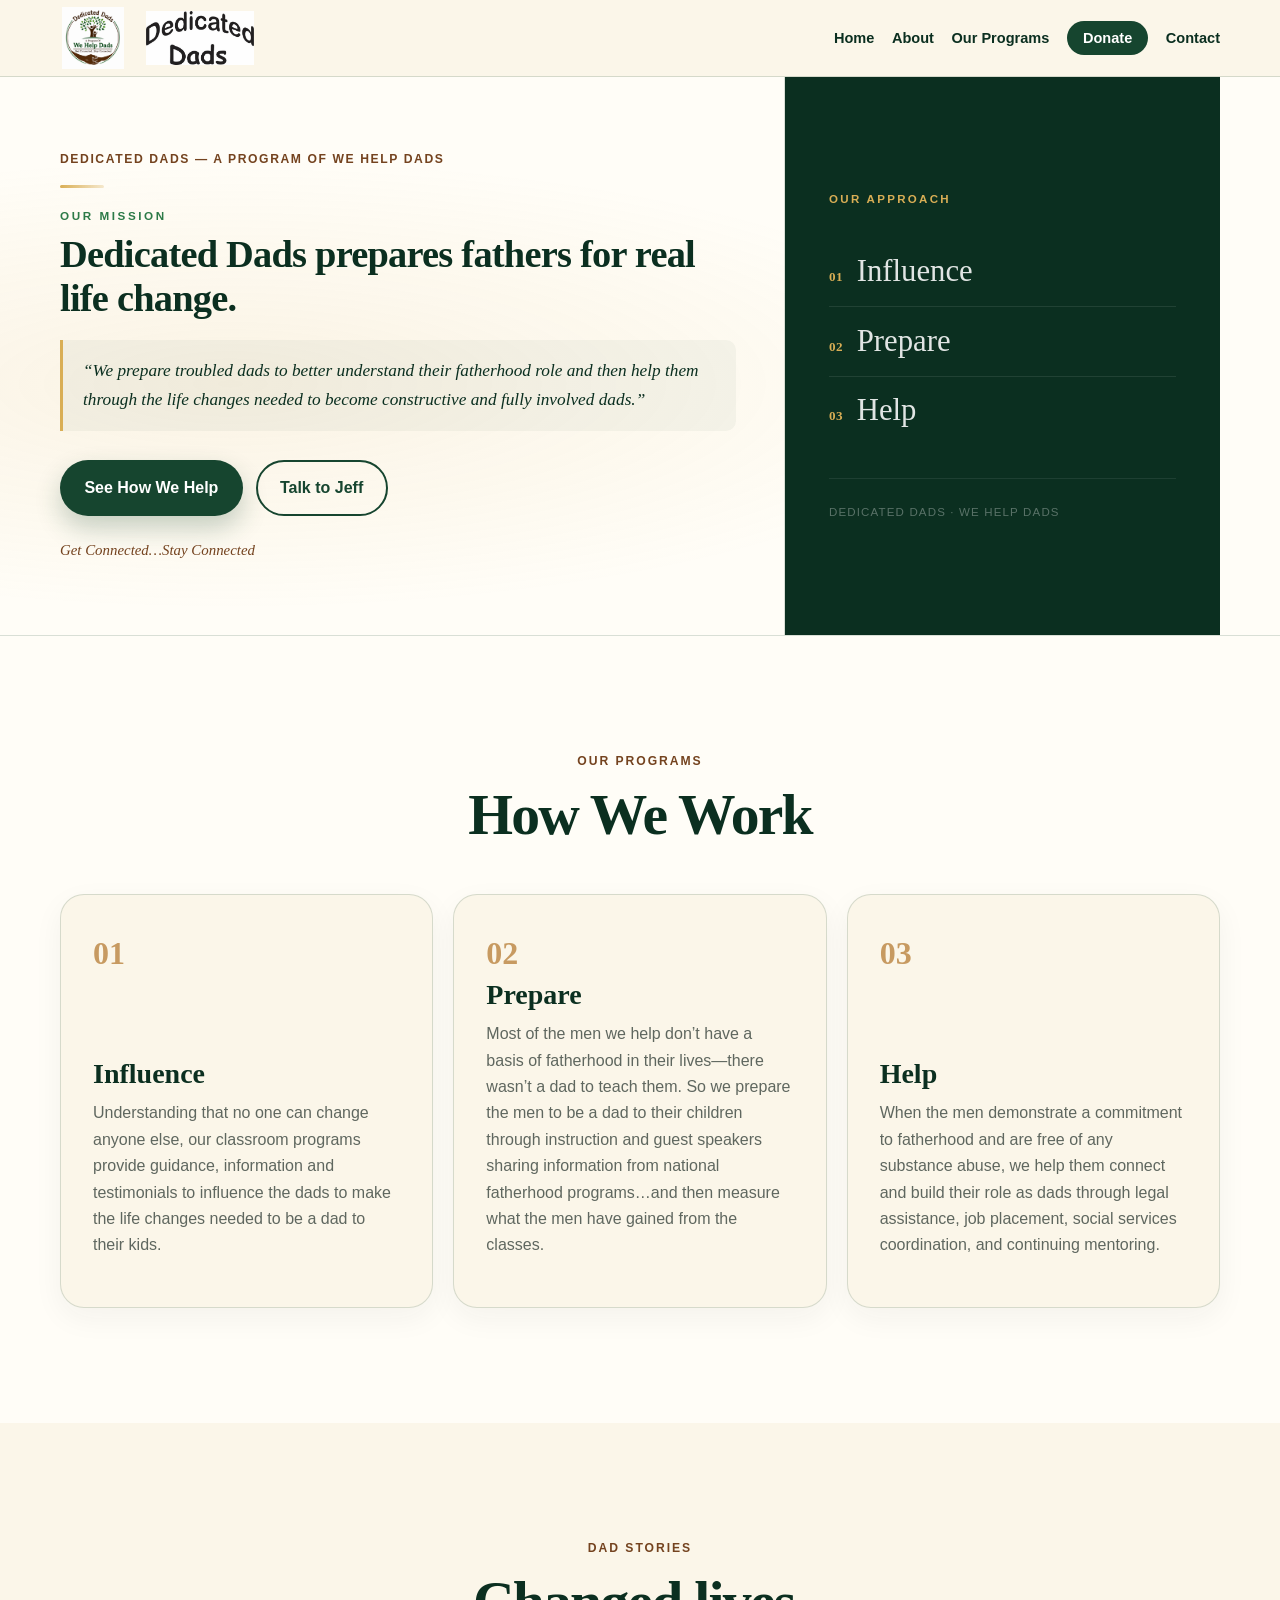
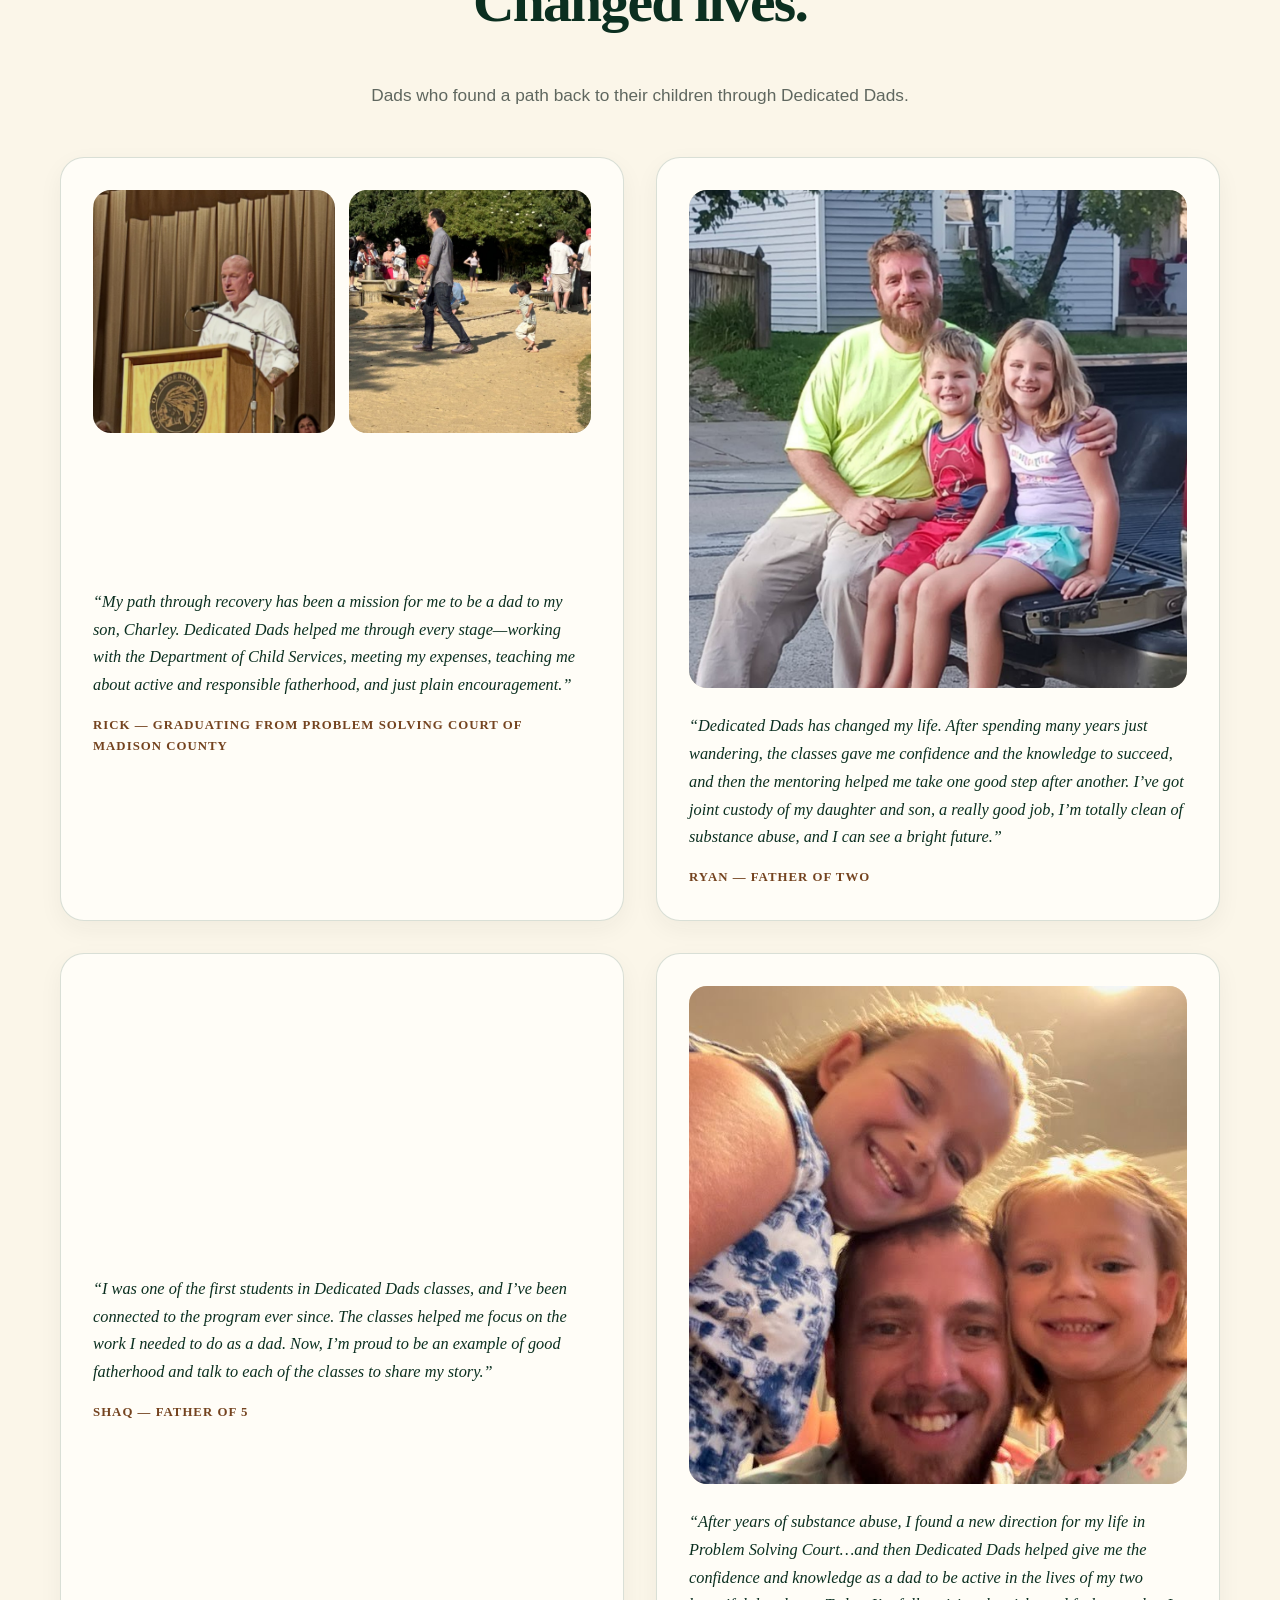
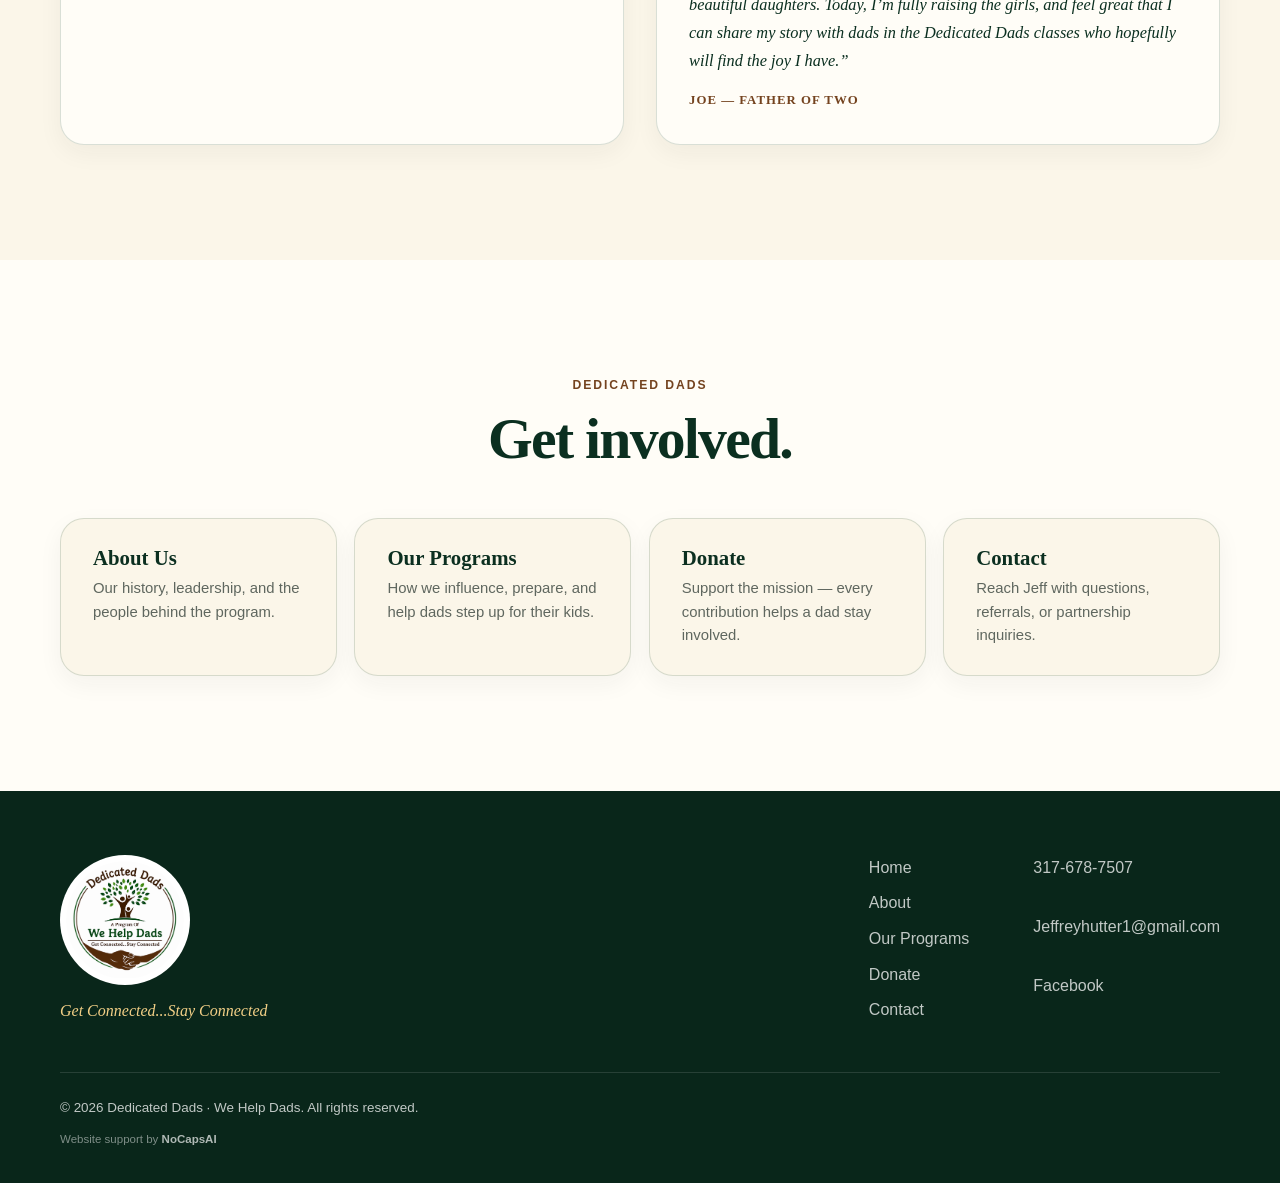
==== commit 432dd4af: "Add secondary header logo" ====
--- a/index.html
+++ b/index.html
@@ -21,6 +21,7 @@
     <nav class="nav container" aria-label="Primary navigation">
       <a class="nav__brand" href="#top" aria-label="We Help Dads home">
         <img src="assets/logos/official-dedicated-dads-we-help-dads-logo.png" alt="Dedicated Dads, a program of We Help Dads — Get Connected, Stay Connected" class="nav__logo" />
+        <img src="assets/logos/dedicated-dads-wordmark.jpg" alt="Dedicated Dads" class="nav__logo-secondary" />
       </a>
       <button class="nav__toggle" id="navToggle" aria-expanded="false" aria-controls="navMenu" aria-label="Open menu"><span></span><span></span><span></span></button>
       <ul class="nav__menu" id="navMenu">
--- a/styles.css
+++ b/styles.css
@@ -28,7 +28,7 @@
 .btn--outline-light{color:#fff;border-color:rgba(255,255,255,.65)}.btn--outline-light:hover{background:rgba(255,255,255,.1)}
 
 .site-header{position:sticky;top:0;z-index:100;background:rgba(251,246,233,.94);border-bottom:1px solid var(--line);backdrop-filter:blur(16px)}
-.nav{min-height:76px;display:flex;align-items:center;justify-content:space-between;gap:1.5rem}.nav__brand{flex:none}.nav__logo{width:66px;height:62px;object-fit:contain}
+.nav{min-height:76px;display:flex;align-items:center;justify-content:space-between;gap:1.5rem}.nav__brand{flex:none;display:flex;align-items:center;gap:.75rem}.nav__logo{width:66px;height:62px;object-fit:contain}.nav__logo-secondary{width:124px;height:54px;object-fit:contain}
 .nav__menu{display:flex;align-items:center;gap:1.1rem;margin:0;padding:0;list-style:none}.nav__menu a{color:var(--forest-dark);font-size:.91rem;font-weight:700}.nav__menu a:hover{color:var(--brown)}
 .nav__item--dropdown{position:relative}.nav__dropdown{position:absolute;top:calc(100% + .75rem);left:0;min-width:170px;margin:0;padding:.55rem;list-style:none;background:var(--paper);border:1px solid var(--line);border-radius:12px;box-shadow:var(--shadow);opacity:0;transform:translateY(-6px);pointer-events:none;transition:.2s var(--ease)}
 .nav__item--dropdown:hover .nav__dropdown,.nav__item--dropdown:focus-within .nav__dropdown{opacity:1;transform:none;pointer-events:auto}.nav__dropdown a{display:block;padding:.55rem .7rem;color:var(--forest-dark);border-radius:8px}.nav__dropdown a:hover{background:rgba(22,69,47,.08)}
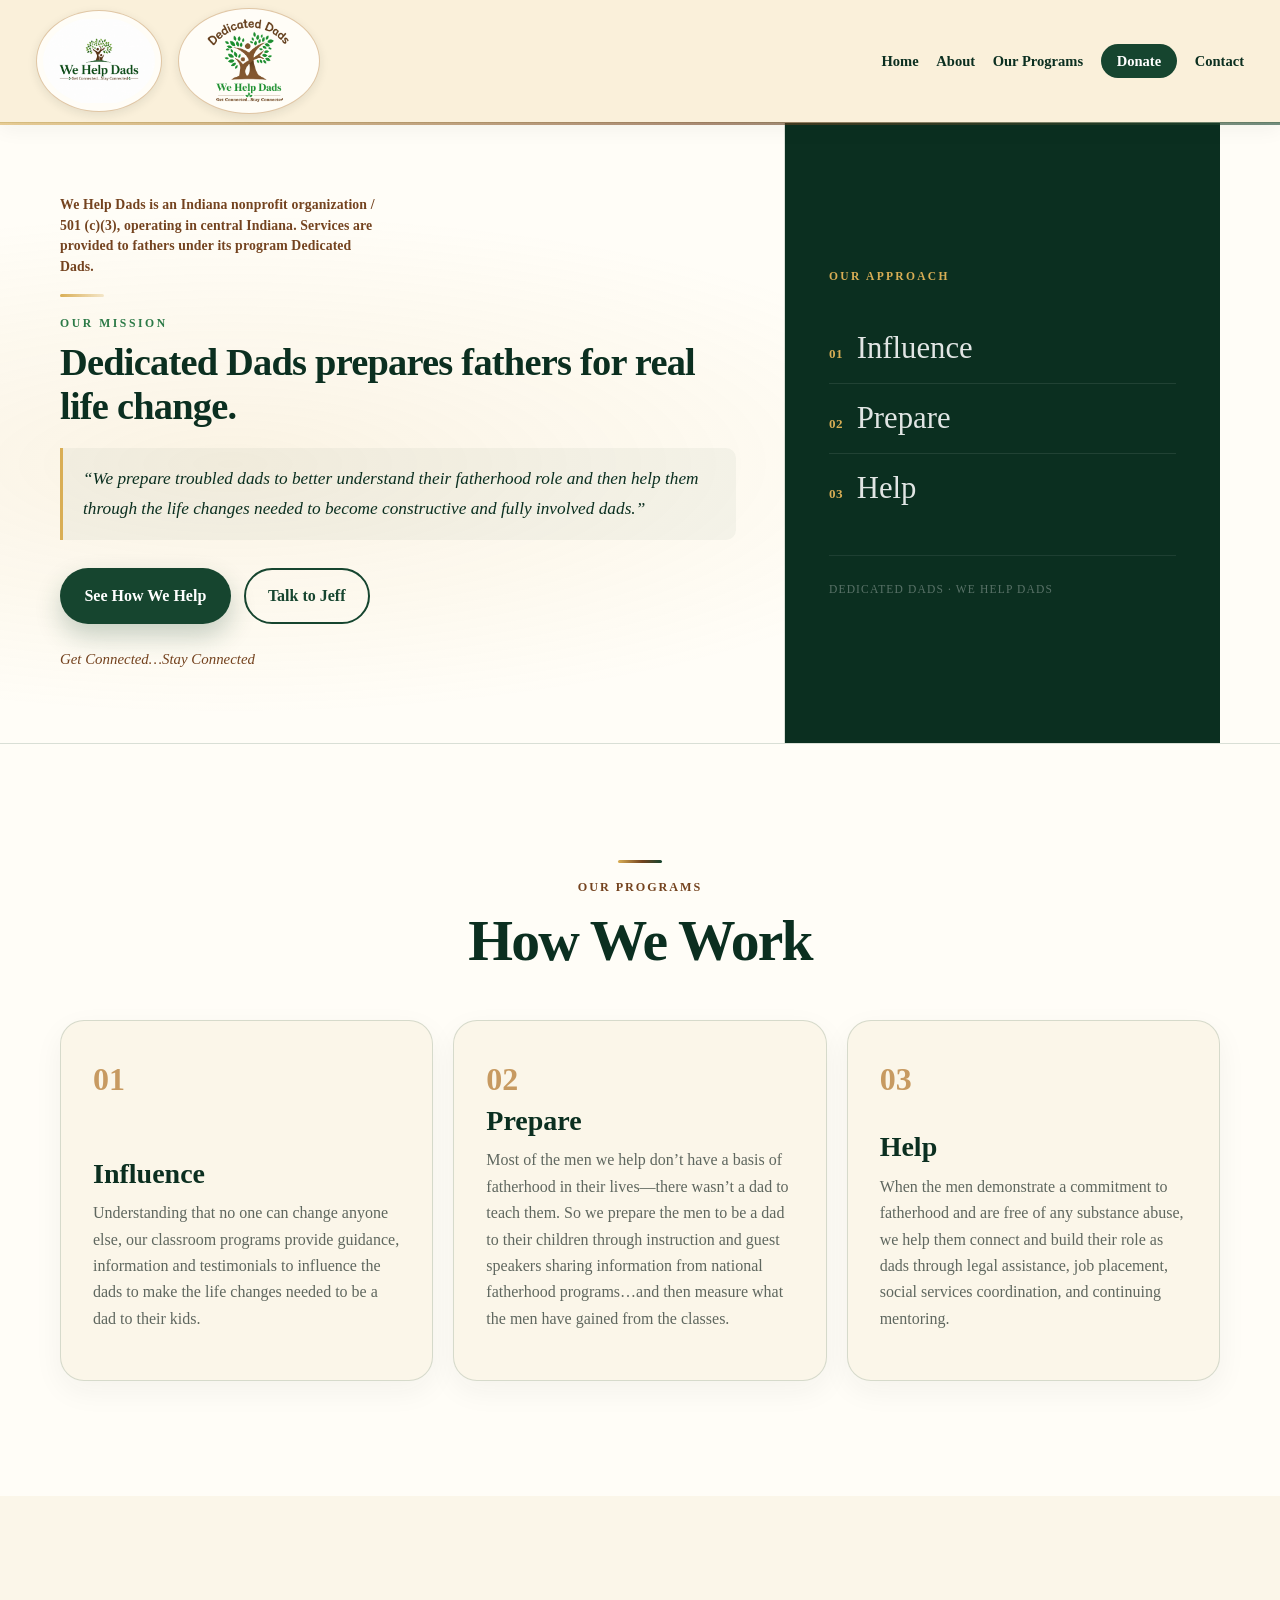
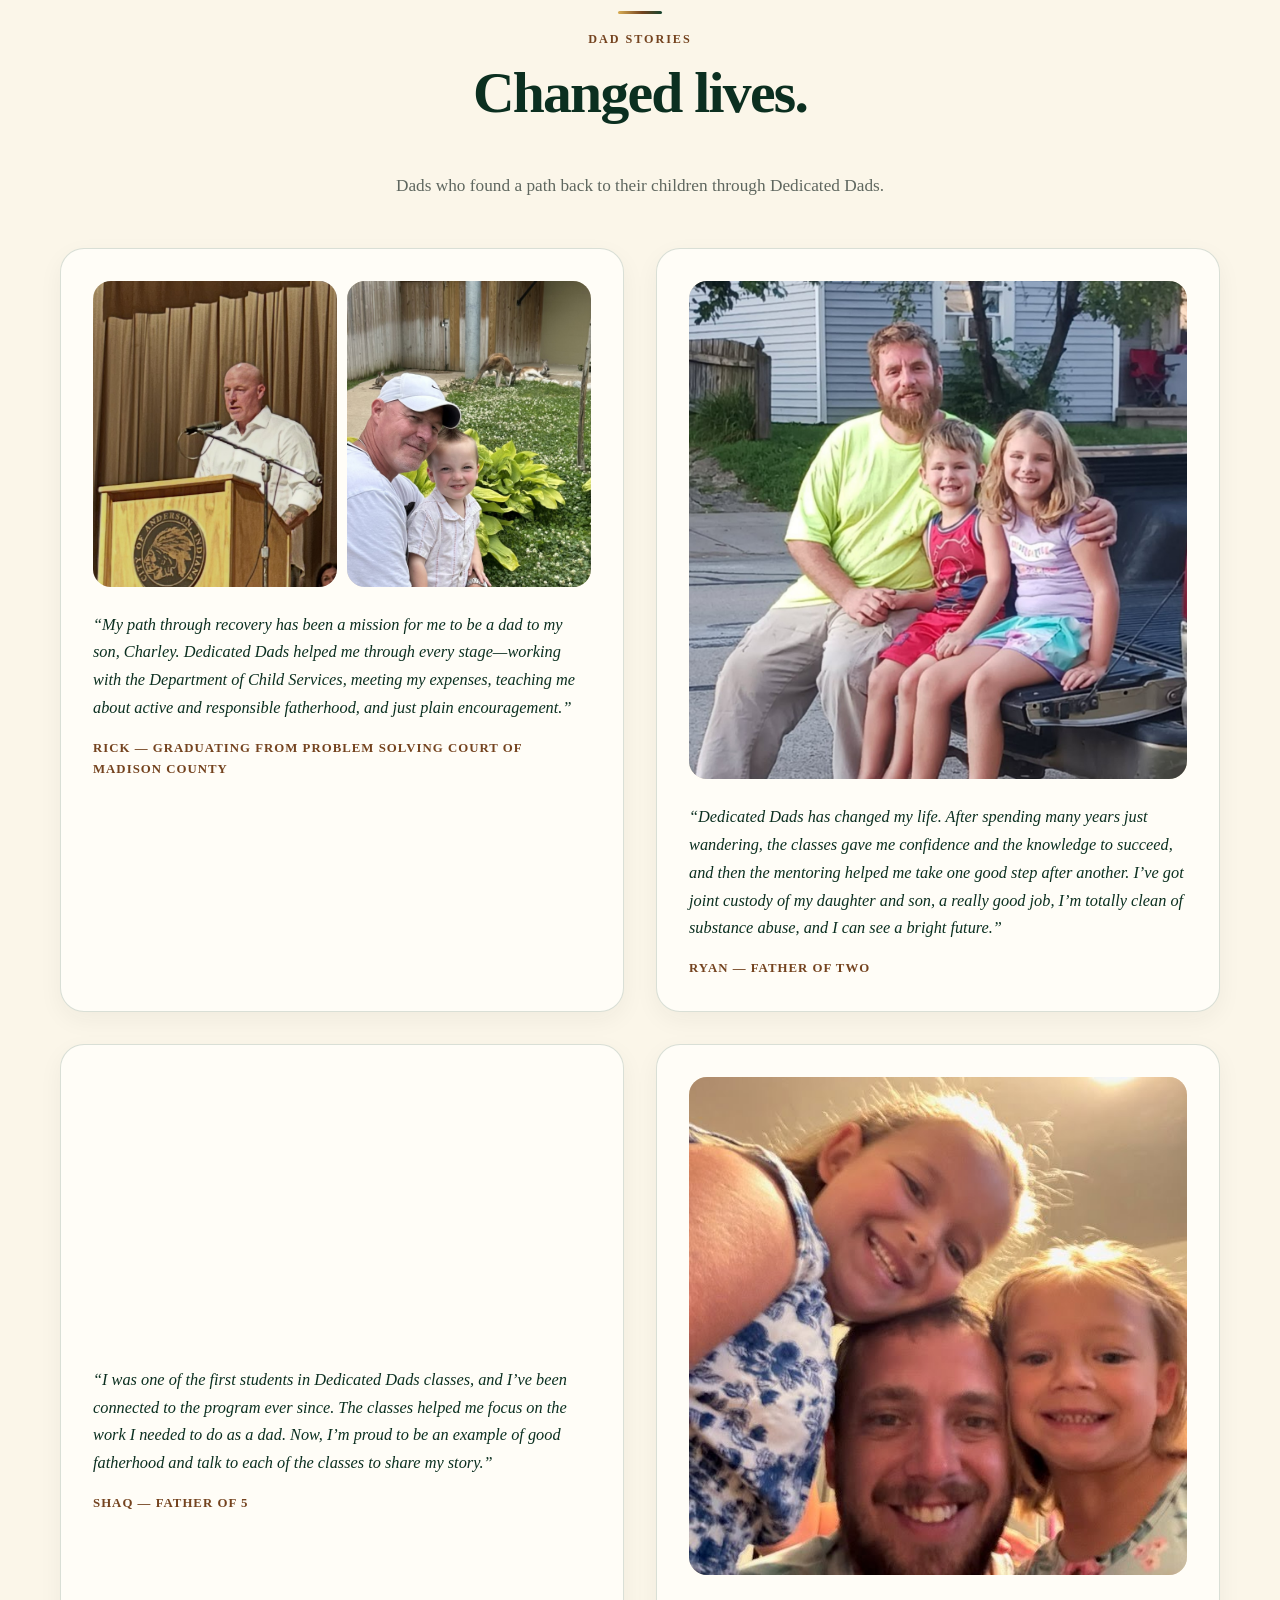
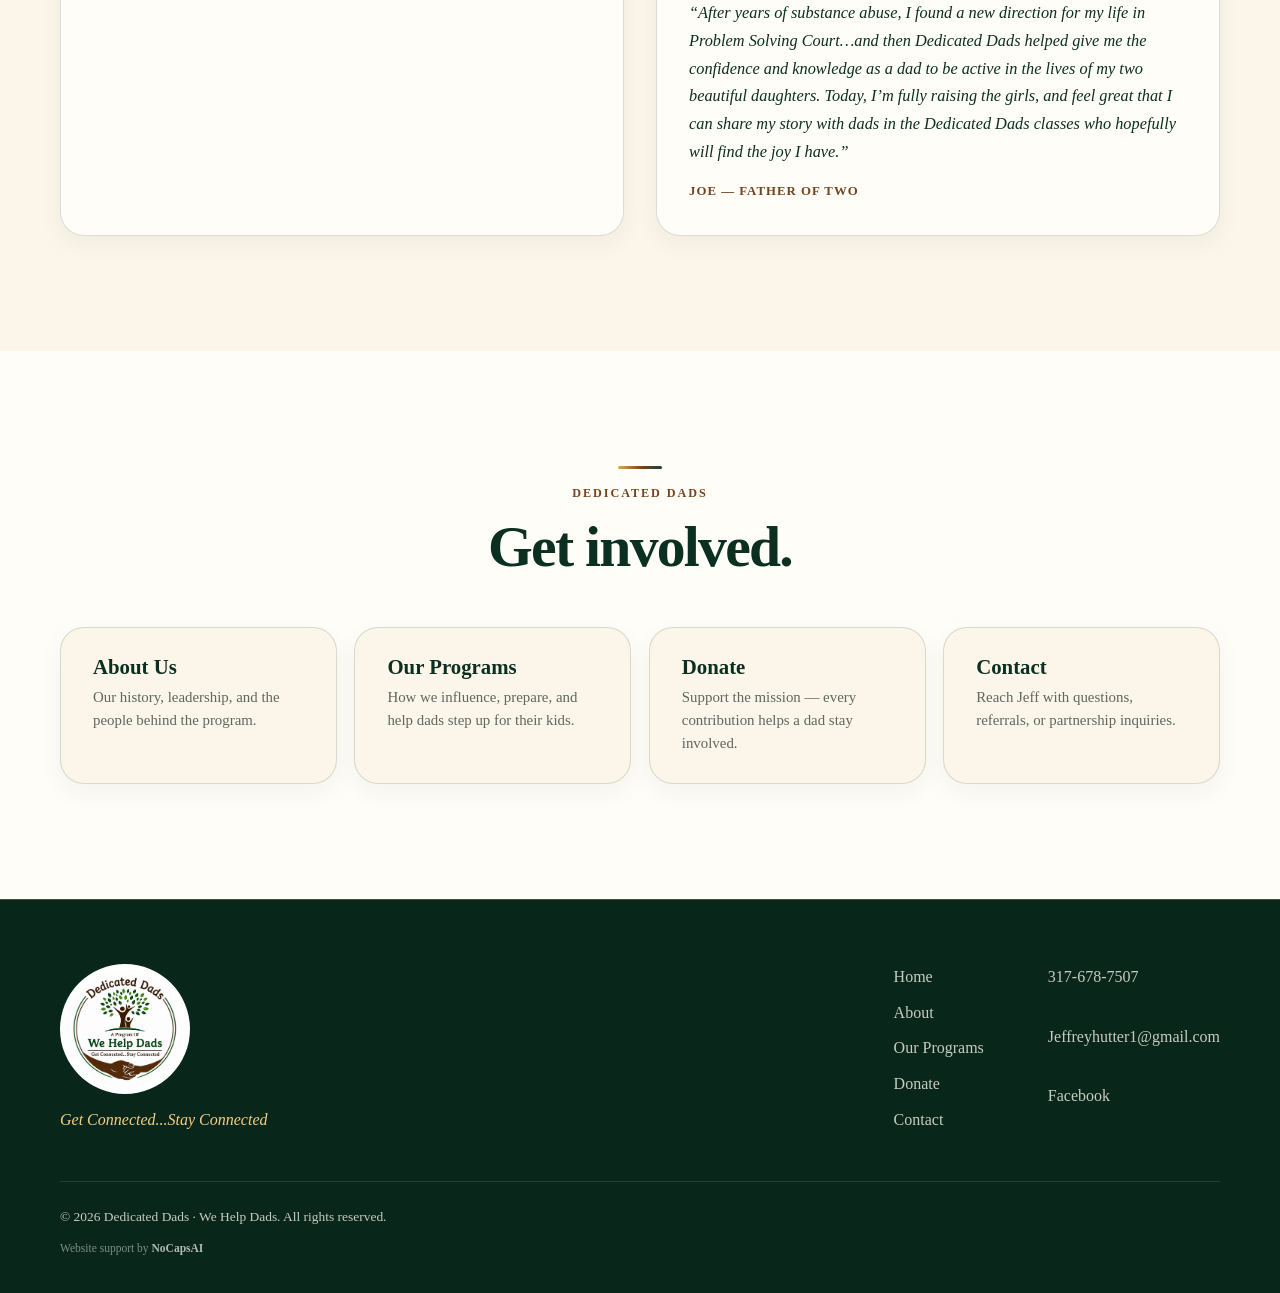
==== commit 9e5bd9aa: "Apply Jeff website updates and branding refinements" ====
--- a/index.html
+++ b/index.html
@@ -20,8 +20,8 @@
   <header class="site-header">
     <nav class="nav container" aria-label="Primary navigation">
       <a class="nav__brand" href="#top" aria-label="We Help Dads home">
-        <img src="assets/logos/official-dedicated-dads-we-help-dads-logo.png" alt="Dedicated Dads, a program of We Help Dads — Get Connected, Stay Connected" class="nav__logo" />
-        <img src="assets/logos/dedicated-dads-wordmark.jpg" alt="Dedicated Dads" class="nav__logo-secondary" />
+        <img src="assets/logos/official-dedicated-dads-we-help-dads-logo.png" alt="We Help Dads — Get Connected, Stay Connected" class="nav__logo" />
+        <img src="assets/logos/dedicated-dads-logo-transparent.png" alt="Dedicated Dads, a program of We Help Dads" class="nav__logo-secondary" />
       </a>
       <button class="nav__toggle" id="navToggle" aria-expanded="false" aria-controls="navMenu" aria-label="Open menu"><span></span><span></span><span></span></button>
       <ul class="nav__menu" id="navMenu">
@@ -55,7 +55,7 @@
     <section class="hero" id="hero" aria-labelledby="mission-title">
       <div class="container hero__grid">
         <div class="hero__content">
-          <p class="hero__brand-label">Dedicated Dads &mdash; A Program of We Help Dads</p>
+          <p class="hero__brand-label">We Help Dads is an Indiana nonprofit organization / 501 (c)(3), operating in central Indiana. Services are provided to fathers under its program Dedicated Dads.</p>
           <div class="hero__gold-bar" aria-hidden="true"></div>
           <p class="hero__mission-eyebrow">Our Mission</p>
           <h1 id="mission-title" class="hero__headline">Dedicated Dads prepares fathers for real life change.</h1>
@@ -111,13 +111,13 @@
           <p>Dads who found a path back to their children through Dedicated Dads.</p>
         </div>
         <div class="testimonial-grid">
-          <article class="testimonial-card reveal">
+          <article class="testimonial-card testimonial-card--pair reveal">
             <div class="testimonial-card__media-pair" aria-label="Rick testimonial photos">
               <div class="testimonial-card__media testimonial-card__media--rick-graduation">
                 <img src="assets/images/testimonials/rick-graduation-podium.jpg" alt="Rick graduating from Problem Solving Court of Madison County" />
               </div>
               <div class="testimonial-card__media testimonial-card__media--rick-kangaroo">
-                <img src="assets/images/testimonials/rick-kangaroo-exhibit-crop.jpg" alt="Rick with a young child at the kangaroo exhibit" />
+                <img src="assets/images/testimonials/rick-charley-kangaroo.jpg" alt="Rick and his son Charley in front of the kangaroo exhibit" />
               </div>
             </div>
             <blockquote>
--- a/styles.css
+++ b/styles.css
@@ -3,14 +3,16 @@
   --forest:#16452f; --forest-dark:#0b2f20; --leaf:#2c7a47;
   --brown:#74431f; --tan:#c79a61; --gold:#d9ae55;
   --ink:#20251f; --muted:#5f675f; --line:rgba(22,69,47,.16);
+  --brand-accent:linear-gradient(90deg,var(--gold),var(--brown) 55%,var(--forest) 100%);
   --shadow:0 24px 60px rgba(32,37,31,.13); --radius:24px;
   --maxw:1160px; --ease:cubic-bezier(.22,.61,.36,1);
+  --font-logo:"Cooper Black","Cooper Std Black","Cooper Std","Arial Rounded MT Bold","Trebuchet MS",serif;
 }
 *,*::before,*::after{box-sizing:border-box}
-html{scroll-behavior:smooth;scroll-padding-top:96px}
-body{margin:0;color:var(--ink);background:var(--cream);font-family:"Segoe UI",Roboto,Arial,sans-serif;line-height:1.65;-webkit-font-smoothing:antialiased}
+html{scroll-behavior:smooth;scroll-padding-top:166px}
+body{margin:0;color:var(--ink);background:var(--cream);font-family:var(--font-logo);line-height:1.65;-webkit-font-smoothing:antialiased}
 body::before{content:"";position:fixed;inset:0;z-index:-1;opacity:.35;background-image:radial-gradient(rgba(116,67,31,.12) .7px,transparent .7px);background-size:18px 18px}
-h1,h2,h3,blockquote{margin-top:0;color:var(--forest-dark);font-family:Georgia,"Times New Roman",serif;line-height:1.08}
+h1,h2,h3,blockquote{margin-top:0;color:var(--forest-dark);font-family:var(--font-logo);line-height:1.08}
 h1{font-size:4.35rem;letter-spacing:0}
 h2{font-size:clamp(2.15rem,4.5vw,3.7rem);letter-spacing:-.03em}
 h3{font-size:1.45rem} p{margin:0 0 1rem} a{color:inherit;text-decoration:none} img{display:block;max-width:100%}
@@ -19,20 +21,25 @@
 :focus-visible{outline:3px solid var(--gold);outline-offset:4px;border-radius:5px}
 .eyebrow{margin-bottom:.8rem;color:var(--brown);font-size:.76rem;font-weight:800;letter-spacing:.16em;text-transform:uppercase}
 .lead{color:var(--forest-dark);font-size:clamp(1.12rem,2vw,1.32rem)}
-.brand-dedicated-dads{font-family:Georgia,"Times New Roman",serif;font-weight:700;letter-spacing:0;text-transform:none}
-.section-heading{max-width:700px;margin-bottom:3rem}.section-heading--center{margin-inline:auto;text-align:center}.section-heading>p:last-child{color:var(--muted);font-size:1.08rem}
+.brand-dedicated-dads{font-family:var(--font-logo);font-weight:700;letter-spacing:0;text-transform:none}
+.section-heading{position:relative;max-width:700px;padding-top:1.1rem;margin-bottom:3rem}.section-heading--center{margin-inline:auto;text-align:center}.section-heading>p:last-child{color:var(--muted);font-size:1.08rem}
+.section-heading::before{content:"";position:absolute;top:0;left:0;width:44px;height:3px;background:var(--brand-accent);border-radius:999px}.section-heading--center::before{left:50%;transform:translateX(-50%)}
 .button-row{display:flex;flex-wrap:wrap;gap:.8rem;align-items:center}.button-row--center{justify-content:center}
 .btn{display:inline-flex;min-height:50px;align-items:center;justify-content:center;padding:.8rem 1.4rem;border:2px solid transparent;border-radius:999px;font-weight:750;transition:.2s var(--ease)}
 .btn:hover{transform:translateY(-2px)}.btn--primary{color:#fff;background:var(--forest);box-shadow:0 12px 26px rgba(22,69,47,.24)}.btn--primary:hover{background:var(--forest-dark)}
 .btn--secondary{color:var(--forest);border-color:var(--forest)}.btn--secondary:hover{background:rgba(22,69,47,.07)}.btn--light{color:var(--forest-dark);background:var(--cream)}
 .btn--outline-light{color:#fff;border-color:rgba(255,255,255,.65)}.btn--outline-light:hover{background:rgba(255,255,255,.1)}
 
-.site-header{position:sticky;top:0;z-index:100;background:rgba(251,246,233,.94);border-bottom:1px solid var(--line);backdrop-filter:blur(16px)}
-.nav{min-height:76px;display:flex;align-items:center;justify-content:space-between;gap:1.5rem}.nav__brand{flex:none;display:flex;align-items:center;gap:.75rem}.nav__logo{width:66px;height:62px;object-fit:contain}.nav__logo-secondary{width:124px;height:54px;object-fit:contain}
+.site-header{position:sticky;top:0;z-index:100;background:rgba(250,240,218,.95);box-shadow:0 6px 20px rgba(11,47,32,.05);border-bottom:1px solid var(--line);backdrop-filter:blur(16px)}
+.site-header::after{content:"";position:absolute;left:0;right:0;bottom:-3px;height:3px;background:var(--brand-accent);opacity:.6;pointer-events:none}
+.nav{min-height:150px;display:flex;align-items:center;justify-content:space-between;gap:1.5rem}.nav.container{width:100%;max-width:1400px;padding-inline:clamp(1.25rem,3vw,2.25rem)}.nav__brand{flex:none;display:flex;align-items:center;gap:1.25rem}.nav__logo,.nav__logo-secondary{box-sizing:border-box;padding:6px;background:var(--paper);border:1.5px solid rgba(199,154,97,.55);border-radius:50%;box-shadow:0 3px 10px rgba(32,37,31,.1);object-fit:contain}.nav__logo{width:104px;height:104px}.nav__logo-secondary{width:104px;height:104px}
 .nav__menu{display:flex;align-items:center;gap:1.1rem;margin:0;padding:0;list-style:none}.nav__menu a{color:var(--forest-dark);font-size:.91rem;font-weight:700}.nav__menu a:hover{color:var(--brown)}
+.nav__menu>li>a:not(.nav__cta){position:relative;padding-bottom:.2rem}
+.nav__menu>li>a:not(.nav__cta)::after{content:"";position:absolute;left:0;right:100%;bottom:-2px;height:2px;background:var(--gold);border-radius:999px;transition:right .22s var(--ease)}
+.nav__menu>li>a:not(.nav__cta):hover::after,.nav__menu>li>a:not(.nav__cta):focus-visible::after{right:0}
 .nav__item--dropdown{position:relative}.nav__dropdown{position:absolute;top:calc(100% + .75rem);left:0;min-width:170px;margin:0;padding:.55rem;list-style:none;background:var(--paper);border:1px solid var(--line);border-radius:12px;box-shadow:var(--shadow);opacity:0;transform:translateY(-6px);pointer-events:none;transition:.2s var(--ease)}
 .nav__item--dropdown:hover .nav__dropdown,.nav__item--dropdown:focus-within .nav__dropdown{opacity:1;transform:none;pointer-events:auto}.nav__dropdown a{display:block;padding:.55rem .7rem;color:var(--forest-dark);border-radius:8px}.nav__dropdown a:hover{background:rgba(22,69,47,.08)}
-.nav__cta{padding:.55rem 1rem;color:#fff!important;background:var(--forest);border-radius:999px}.nav__toggle{display:none;padding:.5rem;border:0;background:none;cursor:pointer}
+.nav__cta{padding:.55rem 1rem;color:#fff!important;background:var(--forest);border-radius:999px;transition:.2s var(--ease)}.nav__cta:hover{background:var(--forest-dark);box-shadow:0 8px 20px rgba(217,174,85,.35)}.nav__toggle{display:none;padding:.5rem;border:0;background:none;cursor:pointer}
 .nav__toggle span{display:block;width:26px;height:2px;margin:5px 0;background:var(--forest);transition:.2s}.nav__toggle[aria-expanded=true] span:nth-child(1){transform:translateY(7px) rotate(45deg)}
 .nav__toggle[aria-expanded=true] span:nth-child(2){opacity:0}.nav__toggle[aria-expanded=true] span:nth-child(3){transform:translateY(-7px) rotate(-45deg)}
 
@@ -41,27 +48,27 @@
 .hero::before{content:"";position:absolute;inset:0;z-index:0;background-image:radial-gradient(rgba(116,67,31,.06) .7px,transparent .7px);background-size:20px 20px;pointer-events:none}
 .hero__grid{position:relative;z-index:1;display:grid;grid-template-columns:1fr .6fr;gap:0;align-items:stretch}
 .hero__content{display:flex;flex-direction:column;justify-content:center;padding:clamp(3rem,6vw,4.5rem) clamp(2rem,4vw,3rem) clamp(3rem,6vw,4.5rem) 0;border-right:1px solid var(--line)}
-.hero__brand-label{margin:0 0 1rem;color:var(--brown);font-size:.76rem;font-weight:800;letter-spacing:.13em;text-transform:uppercase;opacity:0;animation:fadeLift .6s .05s var(--ease) forwards}
+.hero__brand-label{margin:0 0 1rem;max-width:46ch;color:var(--brown);font-size:.86rem;font-weight:700;letter-spacing:.01em;line-height:1.5;text-transform:none;opacity:0;animation:fadeLift .6s .05s var(--ease) forwards}
 .hero__gold-bar{width:44px;height:3px;background:linear-gradient(90deg,var(--gold),rgba(217,174,85,.25));border-radius:2px;margin-bottom:1.1rem;opacity:0;animation:fadeLift .5s .12s var(--ease) forwards}
 .hero__mission-eyebrow{margin:0 0 .5rem;color:var(--leaf);font-size:.73rem;font-weight:800;letter-spacing:.22em;text-transform:uppercase;opacity:0;animation:fadeLift .6s .18s var(--ease) forwards}
-.hero__headline{margin:0 0 1.2rem;color:var(--forest-dark);font-family:Georgia,"Times New Roman",serif;font-size:clamp(1.7rem,3vw,2.5rem);line-height:1.14;letter-spacing:-.02em;opacity:0;animation:fadeLift .7s .28s var(--ease) forwards}
-.hero__statement{flex:none;margin:0 0 1.8rem;padding:1rem 1.25rem;color:var(--forest-dark);background:rgba(22,69,47,.045);border-left:3px solid var(--gold);border-radius:0 10px 10px 0;font-family:Georgia,serif;font-size:clamp(.97rem,1.55vw,1.08rem);font-style:italic;line-height:1.72;opacity:0;animation:fadeLift .7s .4s var(--ease) forwards}
+.hero__headline{margin:0 0 1.2rem;color:var(--forest-dark);font-family:var(--font-logo);font-size:clamp(1.7rem,3vw,2.5rem);line-height:1.14;letter-spacing:-.02em;opacity:0;animation:fadeLift .7s .28s var(--ease) forwards}
+.hero__statement{flex:none;margin:0 0 1.8rem;padding:1rem 1.25rem;color:var(--forest-dark);background:rgba(22,69,47,.045);border-left:3px solid var(--gold);border-radius:0 10px 10px 0;font-family:var(--font-logo);font-size:clamp(.97rem,1.55vw,1.08rem);font-style:italic;line-height:1.72;opacity:0;animation:fadeLift .7s .4s var(--ease) forwards}
 .hero__actions{margin-bottom:1.4rem;opacity:0;animation:fadeLift .6s .56s var(--ease) forwards}
-.hero__tagline{margin:0;color:var(--brown);font-family:Georgia,serif;font-style:italic;font-size:.93rem;opacity:0;animation:fadeLift .6s .68s var(--ease) forwards}
+.hero__tagline{margin:0;color:var(--brown);font-family:var(--font-logo);font-style:italic;font-size:.93rem;opacity:0;animation:fadeLift .6s .68s var(--ease) forwards}
 .hero__panel{background:var(--forest-dark);display:flex;align-items:stretch;opacity:0;animation:fadeLift .8s .15s var(--ease) forwards}
 .hero__panel-inner{display:flex;flex-direction:column;justify-content:center;padding:clamp(2.5rem,5vw,3.5rem) clamp(2rem,4vw,2.75rem);width:100%}
 .hero__panel-eyebrow{margin:0 0 1.75rem;color:var(--gold);font-size:.72rem;font-weight:800;letter-spacing:.2em;text-transform:uppercase}
 .hero__pillars{list-style:none;margin:0;padding:0}
 .hero__pillar{display:flex;align-items:baseline;gap:.85rem;padding:1.1rem 0;border-bottom:1px solid rgba(255,255,255,.09)}
 .hero__pillar:last-child{border-bottom:0}
-.hero__pillar-num{flex-shrink:0;color:var(--gold);font-family:Georgia,serif;font-size:.82rem;font-weight:700;letter-spacing:.04em}
-.hero__pillar-name{color:rgba(255,255,255,.88);font-family:Georgia,serif;font-size:clamp(1.5rem,2.4vw,2rem);font-weight:400;line-height:1.1;text-decoration:none;transition:.15s var(--ease)}
+.hero__pillar-num{flex-shrink:0;color:var(--gold);font-family:var(--font-logo);font-size:.82rem;font-weight:700;letter-spacing:.04em}
+.hero__pillar-name{color:rgba(255,255,255,.88);font-family:var(--font-logo);font-size:clamp(1.5rem,2.4vw,2rem);font-weight:400;line-height:1.1;text-decoration:none;transition:.15s var(--ease)}
 .hero__pillar-name:hover{color:#fff}
 .hero__panel-note{margin:2rem 0 0;padding-top:1.5rem;border-top:1px solid rgba(255,255,255,.08);color:rgba(255,255,255,.32);font-size:.72rem;letter-spacing:.1em;text-transform:uppercase}
 
 .start,.community,.board,.contact{background:var(--paper)}.action-cards{display:grid;grid-template-columns:repeat(3,1fr);gap:1.25rem}
 .action-card{display:flex;min-height:290px;flex-direction:column;padding:2rem;background:var(--cream);border:1px solid var(--line);border-radius:var(--radius);box-shadow:0 10px 30px rgba(32,37,31,.05);transition:.25s var(--ease)}
-.action-card:hover{transform:translateY(-7px);border-color:rgba(116,67,31,.35);box-shadow:var(--shadow)}.action-card>span{color:var(--tan);font-family:Georgia,serif;font-size:2rem;font-weight:800}
+.action-card:hover{transform:translateY(-7px);border-color:rgba(116,67,31,.35);box-shadow:var(--shadow)}.action-card>span{color:var(--tan);font-family:var(--font-logo);font-size:2rem;font-weight:800}
 .action-card h3{margin:auto 0 .7rem;font-size:1.75rem}.action-card p{color:var(--muted)}.action-card b{margin-top:auto;color:var(--forest)}
 
 .split{display:grid;grid-template-columns:1fr 1fr;gap:clamp(3rem,7vw,6rem);align-items:center}.split__content>p:not(.eyebrow):not(.lead){color:var(--muted)}
@@ -89,7 +96,7 @@
 .refer{color:#fff;background:var(--brown)}.refer h2{color:#fff}.refer .eyebrow{color:#f2cf86}.refer__inner{display:grid;grid-template-columns:1fr auto;gap:3rem;align-items:center}.refer__inner>div:first-child{max-width:780px}.refer__inner p:last-child{color:rgba(255,255,255,.82);font-size:1.08rem}
 .donate-placeholder{max-width:980px;margin:auto;padding:clamp(2rem,5vw,3.25rem);text-align:center;background:var(--paper);border:1px solid var(--line);border-radius:var(--radius);box-shadow:0 12px 30px rgba(32,37,31,.06)}
 .donate-placeholder h2{margin-bottom:1rem}.donate-placeholder>p:not(.eyebrow){max-width:680px;margin-inline:auto;color:var(--muted);font-size:1.08rem}.giving-grid{display:grid;grid-template-columns:repeat(3,1fr);gap:1rem;margin-top:1.7rem}
-.giving-card{display:flex;min-height:245px;flex-direction:column;align-items:center;justify-content:center;padding:1.35rem;background:var(--cream);border:1px solid var(--line);border-radius:18px;box-shadow:0 8px 22px rgba(32,37,31,.05)}.giving-card strong{color:var(--forest);font-family:Georgia,serif;font-size:2.7rem;line-height:1}.giving-card span{min-height:3rem;margin:.85rem 0 1rem;color:var(--muted)}.giving-card .btn{width:100%;max-width:230px;font-size:.86rem}.donate__note{margin:1.25rem 0 0;color:var(--muted);font-size:.92rem}
+.giving-card{display:flex;min-height:245px;flex-direction:column;align-items:center;justify-content:center;padding:1.35rem;background:var(--cream);border:1px solid var(--line);border-radius:18px;box-shadow:0 8px 22px rgba(32,37,31,.05)}.giving-card strong{color:var(--forest);font-family:var(--font-logo);font-size:2.7rem;line-height:1}.giving-card span{min-height:3rem;margin:.85rem 0 1rem;color:var(--muted)}.giving-card .btn{width:100%;max-width:230px;font-size:.86rem}.donate__note{margin:1.25rem 0 0;color:var(--muted);font-size:.92rem}
 .board{border-top:1px solid var(--line)}.board__inner{display:grid;grid-template-columns:.7fr 1.3fr;gap:4rem}
 .board__grid{display:grid;grid-template-columns:repeat(3,1fr);gap:1.1rem;margin:1.25rem 0 1.5rem}
 .board-card{padding:1.6rem 1.75rem;background:var(--cream);border:1px solid var(--line);border-radius:var(--radius);box-shadow:0 8px 24px rgba(32,37,31,.05);transition:.25s var(--ease)}
@@ -103,7 +110,7 @@
 .board-card--bio{display:grid;grid-template-columns:104px 1fr;gap:1rem;align-items:start}
 .board-card--bio .board-card__photo{margin:0}
 .board-card--compact{min-height:0}
-.board-card__initials{display:flex;width:104px;height:104px;align-items:center;justify-content:center;margin-bottom:.9rem;background:var(--forest);border-radius:50%;color:#fff;font-family:Georgia,serif;font-size:1.75rem;font-weight:700;letter-spacing:.02em;box-shadow:0 8px 22px rgba(32,37,31,.14)}
+.board-card__initials{display:flex;width:104px;height:104px;align-items:center;justify-content:center;margin-bottom:.9rem;background:var(--forest);border-radius:50%;color:#fff;font-family:var(--font-logo);font-size:1.75rem;font-weight:700;letter-spacing:.02em;box-shadow:0 8px 22px rgba(32,37,31,.14)}
 .board-card--photo .board-card__initials{margin:0 0 1rem;flex-shrink:0}
 .board-card__photo--randy{object-position:52% 28%}
 .board-card__photo--tressena{object-position:50% 18%}
@@ -129,11 +136,11 @@
 .home-links__card p{margin:0;color:var(--muted);font-size:.93rem;line-height:1.55}
 
 /* About page */
-.page-banner{position:relative;overflow:hidden;padding:clamp(3.25rem,6vw,5.8rem) 0;background:linear-gradient(135deg,var(--paper) 0%,var(--paper) 58%,var(--cream-deep) 100%);border-bottom:1px solid var(--line)}
-.page-banner::before{content:"";position:absolute;inset:0;opacity:.42;background-image:radial-gradient(rgba(116,67,31,.13) .8px,transparent .8px);background-size:18px 18px;pointer-events:none}
+.page-banner{position:relative;overflow:hidden;padding-top:clamp(2rem,3.5vw,2.75rem);padding-bottom:clamp(3.25rem,6vw,5.8rem);background:linear-gradient(135deg,var(--paper) 0%,var(--cream) 48%,var(--cream-deep) 100%);border-bottom:1px solid var(--line)}
+.page-banner::before{content:"";position:absolute;inset:0;opacity:.5;background-image:radial-gradient(rgba(116,67,31,.14) .8px,transparent .8px);background-size:18px 18px;pointer-events:none}
 .page-banner::after{content:"";position:absolute;right:max(1rem,calc((100% - var(--maxw))/2));top:12%;width:min(36vw,420px);height:72%;opacity:.2;background:linear-gradient(90deg,transparent 0 16%,var(--forest) 16% calc(16% + 1px),transparent calc(16% + 1px) 100%),linear-gradient(0deg,transparent 0 26%,var(--brown) 26% calc(26% + 1px),transparent calc(26% + 1px) 100%),linear-gradient(0deg,transparent 0 62%,var(--gold) 62% calc(62% + 1px),transparent calc(62% + 1px) 100%);border:1px solid rgba(22,69,47,.18);border-radius:var(--radius);pointer-events:none}
 .page-banner .container{position:relative;z-index:1}
-.page-banner__grid{display:grid;grid-template-columns:minmax(0,1fr) minmax(290px,420px);gap:clamp(2rem,5vw,4rem);align-items:center}
+.page-banner__grid{display:grid;grid-template-columns:minmax(0,1fr) minmax(290px,420px);gap:clamp(2rem,5vw,4rem);align-items:start}
 .page-banner__grid--simple{grid-template-columns:minmax(0,1fr) minmax(260px,360px)}
 .page-banner h1{font-size:clamp(2.1rem,4.8vw,3.4rem);margin-bottom:.75rem}
 .page-banner__lead{color:var(--muted);font-size:1.13rem;max-width:620px;margin-bottom:0}
@@ -146,7 +153,7 @@
 .hero-feature--photo img{width:100%;height:270px;object-fit:cover;object-position:center 36%}
 .hero-feature--photo figcaption{position:absolute;left:1rem;right:1rem;bottom:1rem;padding:.65rem .75rem;color:#fff;background:rgba(11,47,32,.88);border:1px solid rgba(255,255,255,.16);border-radius:12px;font-size:.84rem;font-weight:800;text-align:center}
 .hero-feature__note{display:grid;gap:.2rem;margin:.95rem .2rem .1rem;padding:.95rem 1rem;background:var(--cream);border-left:3px solid var(--gold);border-radius:0 14px 14px 0}
-.hero-feature__note strong{color:var(--forest-dark);font-family:Georgia,serif;font-size:1.08rem}
+.hero-feature__note strong{color:var(--forest-dark);font-family:var(--font-logo);font-size:1.08rem}
 .hero-feature__note span{color:var(--muted);font-size:.9rem;line-height:1.45}
 .hero-feature--simple{padding:1.45rem 1.55rem}
 .hero-feature--simple p{position:relative;margin:0 0 .9rem;color:var(--muted);line-height:1.55}
@@ -157,13 +164,13 @@
 .hero-mini-list li{position:relative;padding-left:1.35rem;color:var(--forest-dark);font-weight:800}
 .hero-mini-list li::before{content:"";position:absolute;left:0;top:.62rem;width:.55rem;height:.55rem;background:var(--gold);border:2px solid var(--forest);border-radius:50%}
 .hero-feature__small{margin-bottom:0!important;font-size:.92rem}
-.about-summary{padding:1.6rem;background:rgba(255,253,247,.82);border:1px solid rgba(22,69,47,.18);border-radius:var(--radius);box-shadow:0 12px 34px rgba(32,37,31,.08)}
+.about-summary{position:relative;padding:1.6rem;background:rgba(255,253,247,.88);border:1px solid rgba(22,69,47,.16);border-top:3px solid var(--gold);border-radius:var(--radius);box-shadow:0 10px 26px rgba(32,37,31,.07)}
 .about-summary__kicker{margin:0 0 1rem;color:var(--forest);font-size:.78rem;font-weight:800;letter-spacing:.14em;text-transform:uppercase}
 .about-summary__facts{display:grid;gap:.95rem;margin:0}
 .about-summary__facts div{display:grid;gap:.2rem;padding-bottom:.95rem;border-bottom:1px solid rgba(22,69,47,.12)}
 .about-summary__facts div:last-child{padding-bottom:0;border-bottom:0}
 .about-summary dt{color:var(--brown);font-size:.72rem;font-weight:800;letter-spacing:.12em;text-transform:uppercase}
-.about-summary dd{margin:0;color:var(--forest-dark);font-family:Georgia,serif;font-size:1.08rem;line-height:1.3}
+.about-summary dd{margin:0;color:var(--forest-dark);font-family:var(--font-logo);font-size:1.08rem;line-height:1.3}
 .about-summary__pillars{margin:1.25rem 0 0;padding-top:1rem;color:var(--forest);border-top:2px solid rgba(217,174,85,.55);font-size:.84rem;font-weight:850;letter-spacing:.11em;text-transform:uppercase}
 .about-summary__pillars span{padding:0 .3rem;color:var(--gold)}
 .split--start{align-items:start}
@@ -175,11 +182,11 @@
 .history-photo img{width:100%;height:clamp(280px,32vw,410px);object-fit:cover;object-position:center 28%}
 .history-photo figcaption{padding:1rem 1.2rem;color:var(--muted);font-size:.88rem;line-height:1.55}
 .history__quote{margin:0;padding:1.4rem 1.7rem;background:var(--paper);border-left:4px solid var(--gold);border-radius:0 var(--radius) var(--radius) 0;box-shadow:0 8px 24px rgba(32,37,31,.06)}
-.history__quote p{margin:0 0 .85rem;color:var(--forest-dark);font-family:Georgia,serif;font-size:1.08rem;font-style:italic;line-height:1.65}
+.history__quote p{margin:0 0 .85rem;color:var(--forest-dark);font-family:var(--font-logo);font-size:1.08rem;font-style:italic;line-height:1.65}
 .history__quote cite{color:var(--brown);font-size:.83rem;font-weight:800;font-style:normal;letter-spacing:.04em}
 .history__side-grid{display:grid;gap:1rem}
 .history__stat{padding:1.4rem 1.7rem;background:var(--forest);border-radius:var(--radius);color:#fff;text-align:center}
-.history__stat strong{display:block;font-family:Georgia,serif;font-size:2.8rem;line-height:1;color:var(--gold)}
+.history__stat strong{display:block;font-family:var(--font-logo);font-size:2.8rem;line-height:1;color:var(--gold)}
 .history__stat span{display:block;margin-top:.55rem;color:rgba(255,255,255,.72);font-size:.93rem;line-height:1.45}
 .history-timeline{margin:0;padding:1.2rem 1.35rem;list-style:none;background:var(--cream);border:1px solid var(--line);border-radius:var(--radius)}
 .history-timeline li{position:relative;display:grid;grid-template-columns:86px 1fr;gap:.8rem;padding:.2rem 0 .9rem 1.1rem;color:var(--muted);font-size:.92rem;line-height:1.45}
@@ -223,12 +230,16 @@
 .testimonial-card__photo--rick{object-fit:cover;object-position:center top}
 .testimonial-card__photo--joe{height:260px;object-fit:cover;object-position:center center}
 .testimonial-card blockquote{margin:0;flex:1;display:flex;flex-direction:column;justify-content:center}
-.testimonial-card blockquote p{color:var(--forest-dark);font-family:Georgia,serif;font-size:1.02rem;font-style:italic;line-height:1.7;margin:0 0 1rem}
+.testimonial-card--pair blockquote{justify-content:flex-start}
+.testimonial-card--pair{padding:1.25rem 1.25rem 1.75rem}
+.testimonial-card--pair .testimonial-card__media-pair{gap:.6rem}
+.testimonial-card--pair .testimonial-card__media{aspect-ratio:4/5}
+.testimonial-card blockquote p{color:var(--forest-dark);font-family:var(--font-logo);font-size:1.02rem;font-style:italic;line-height:1.7;margin:0 0 1rem}
 .testimonial-card blockquote cite{color:var(--brown);font-size:.8rem;font-weight:800;font-style:normal;letter-spacing:.08em;text-transform:uppercase}
 
-.footer{padding:4rem 0 2rem;color:rgba(255,255,255,.75);background:#09261a}.footer__grid{display:grid;grid-template-columns:1fr auto auto;gap:2rem 4rem}
-.footer__brand img{width:130px;padding:.4rem;background:#fff;border-radius:50%}.footer__brand p{margin:.8rem 0 0;color:#f2cf86;font-family:Georgia,serif;font-style:italic}
-.footer__nav,.footer__contact{display:grid;gap:.55rem}.footer a:hover{color:#fff}.footer__legal{grid-column:1/-1;margin:1rem 0 0;padding-top:1.5rem;border-top:1px solid rgba(255,255,255,.12);font-size:.84rem}.footer__credit{grid-column:1/-1;margin:-1.35rem 0 0;max-width:320px;text-align:left;color:rgba(255,255,255,.48);font-size:.72rem}.footer__credit a{color:rgba(255,255,255,.68);font-weight:700}
+.footer{padding:4rem 0 2rem;color:rgba(255,250,240,.78);background:#09261a;border-top:1px solid rgba(217,174,85,.3)}.footer__grid{display:grid;grid-template-columns:1fr auto auto;gap:2rem 4rem}
+.footer__brand img{width:130px;padding:.4rem;background:#fff;border-radius:50%}.footer__brand p{margin:.8rem 0 0;color:#f2cf86;font-family:var(--font-logo);font-style:italic}
+.footer__nav,.footer__contact{display:grid;gap:.55rem}.footer a:hover{color:var(--gold)}.footer__legal{grid-column:1/-1;margin:1rem 0 0;padding-top:1.5rem;border-top:1px solid rgba(255,255,255,.12);font-size:.84rem}.footer__credit{grid-column:1/-1;margin:-1.35rem 0 0;max-width:320px;text-align:left;color:rgba(255,255,255,.48);font-size:.72rem}.footer__credit a{color:rgba(255,255,255,.68);font-weight:700}
 .reveal{opacity:0;transform:translateY(22px);transition:opacity .7s var(--ease),transform .7s var(--ease)}.reveal.is-visible{opacity:1;transform:none}
 
 /* Separate shareable Father's Day flyer */
@@ -236,13 +247,15 @@
 .social-flyer{position:relative;overflow:hidden;width:100%;height:100%;background:var(--forest);border:30px solid var(--forest)}.social-flyer__photos,.social-flyer__panel{position:absolute;inset:0}
 .social-flyer__photo{position:absolute;object-fit:cover;border:8px solid var(--cream)}.social-flyer__photo--one{left:0;top:0;width:31%;height:38%}.social-flyer__photo--two{right:0;top:0;width:34%;height:39%}.social-flyer__photo--three{right:0;top:38%;width:27%;height:25%}.social-flyer__photo--four{left:0;bottom:0;width:31%;height:38%}.social-flyer__photo--five{right:0;bottom:0;width:34%;height:38%}
 .social-flyer__panel{width:58%;height:74%;margin:auto;padding:4.5%;display:flex;flex-direction:column;align-items:center;justify-content:center;text-align:center;background:var(--cream);border:5px solid var(--brown)}
-.social-flyer__kicker,.social-flyer__script{margin:0 0 4%;font-family:Georgia,serif;font-weight:700}.social-flyer__kicker{color:var(--forest);font-size:4.1rem;line-height:.98}.social-flyer__script{color:var(--brown);font-size:3.5rem;font-style:italic}
-.social-flyer__message,.social-flyer__footer{margin:0;font-size:1.35rem;line-height:1.35;font-weight:650}.social-flyer__callout{width:100%;margin:5% 0;padding:3%;color:var(--cream);background:var(--forest);font-family:Georgia,serif;font-size:1.55rem;font-weight:700}
+.social-flyer__kicker,.social-flyer__script{margin:0 0 4%;font-family:var(--font-logo);font-weight:700}.social-flyer__kicker{color:var(--forest);font-size:4.1rem;line-height:.98}.social-flyer__script{color:var(--brown);font-size:3.5rem;font-style:italic}
+.social-flyer__message,.social-flyer__footer{margin:0;font-size:1.35rem;line-height:1.35;font-weight:650}.social-flyer__callout{width:100%;margin:5% 0;padding:3%;color:var(--cream);background:var(--forest);font-family:var(--font-logo);font-size:1.55rem;font-weight:700}
 .social-flyer__logo{width:34%;max-height:18%;margin:0 auto 4%;object-fit:contain;border-radius:50%}.social-flyer__footer{color:var(--forest)}
 
 @media(max-width:900px){
   h1{font-size:3.35rem}
-  .nav__toggle{display:block}.nav__menu{position:absolute;top:72px;left:4.5%;right:4.5%;display:grid;gap:.2rem;padding:1rem;background:var(--paper);border:1px solid var(--line);border-radius:18px;box-shadow:var(--shadow);opacity:0;transform:translateY(-10px);pointer-events:none;transition:.2s}
+  html{scroll-padding-top:122px}
+  .nav{min-height:108px}.nav__brand{gap:.7rem}.nav__logo,.nav__logo-secondary{width:80px;height:80px;padding:5px}
+  .nav__toggle{display:block}.nav__menu{position:absolute;top:100%;left:4.5%;right:4.5%;display:grid;gap:.2rem;padding:1rem;background:var(--paper);border:1px solid var(--line);border-radius:18px;box-shadow:var(--shadow);opacity:0;transform:translateY(-10px);pointer-events:none;transition:.2s}
   .nav__menu.is-open{opacity:1;transform:none;pointer-events:auto}.nav__menu a{display:block;padding:.65rem .8rem}.nav__cta{text-align:center}
   .nav__dropdown{position:static;display:grid;min-width:0;margin:.15rem 0 .35rem .75rem;padding:.1rem;background:transparent;border:0;box-shadow:none;opacity:1;transform:none;pointer-events:auto}.nav__dropdown a{padding:.45rem .8rem}
   .hero__grid,.split,.founder__grid,.program__intro,.refer__inner,.board__inner,.page-banner__grid,.history-layout,.advisors-panel{grid-template-columns:1fr}
@@ -263,9 +276,10 @@
 }
 @media(max-width:600px){
   h1{font-size:2.55rem}
-  .section{padding:4.5rem 0}.nav{min-height:70px}.nav__logo{width:58px;height:54px}
+  html{scroll-padding-top:96px}
+  .section{padding:4.5rem 0}.nav{min-height:84px}.nav__brand{gap:.5rem}.nav__logo,.nav__logo-secondary{width:58px;height:58px;padding:3px}
   .button-row{align-items:stretch}.button-row .btn{width:100%}.photo-stack{min-height:440px}.photo-stack__main{width:90%;height:390px}.photo-stack__accent{width:52%;height:185px;border-width:7px}
-  .page-banner{padding:3.25rem 0}.page-banner::after{display:none}.hero-badges{gap:.45rem}.hero-badges li{font-size:.72rem}.hero-feature{padding:.8rem}.hero-feature--simple{padding:1.25rem}.hero-feature--photo img{height:220px}.hero-feature--photo figcaption{position:static;margin:.7rem;padding:.6rem;color:var(--forest-dark);background:var(--cream);border-color:rgba(22,69,47,.12)}
+  .page-banner{padding-top:1.5rem;padding-bottom:3.25rem}.page-banner::after{display:none}.hero-badges{gap:.45rem}.hero-badges li{font-size:.72rem}.hero-feature{padding:.8rem}.hero-feature--simple{padding:1.25rem}.hero-feature--photo img{height:220px}.hero-feature--photo figcaption{position:static;margin:.7rem;padding:.6rem;color:var(--forest-dark);background:var(--cream);border-color:rgba(22,69,47,.12)}
   .gallery{grid-auto-rows:220px}.gallery__item--wide{grid-column:span 2}.gallery__item--tall{grid-row:span 1}.community__footer{display:block}.donate-placeholder{padding:2rem 1.25rem}.giving-grid{grid-template-columns:1fr}.giving-card{min-height:210px}
   .board__grid,.board__member-grid,.partner-list ul{grid-template-columns:1fr}.board-card--bio{grid-column:auto}.history-timeline li{grid-template-columns:1fr;gap:.15rem}.home-links__grid{grid-template-columns:1fr}
   .programs-overview__gallery,.programs__photo-pair{grid-template-columns:1fr}.programs__photo-pair img{height:220px}
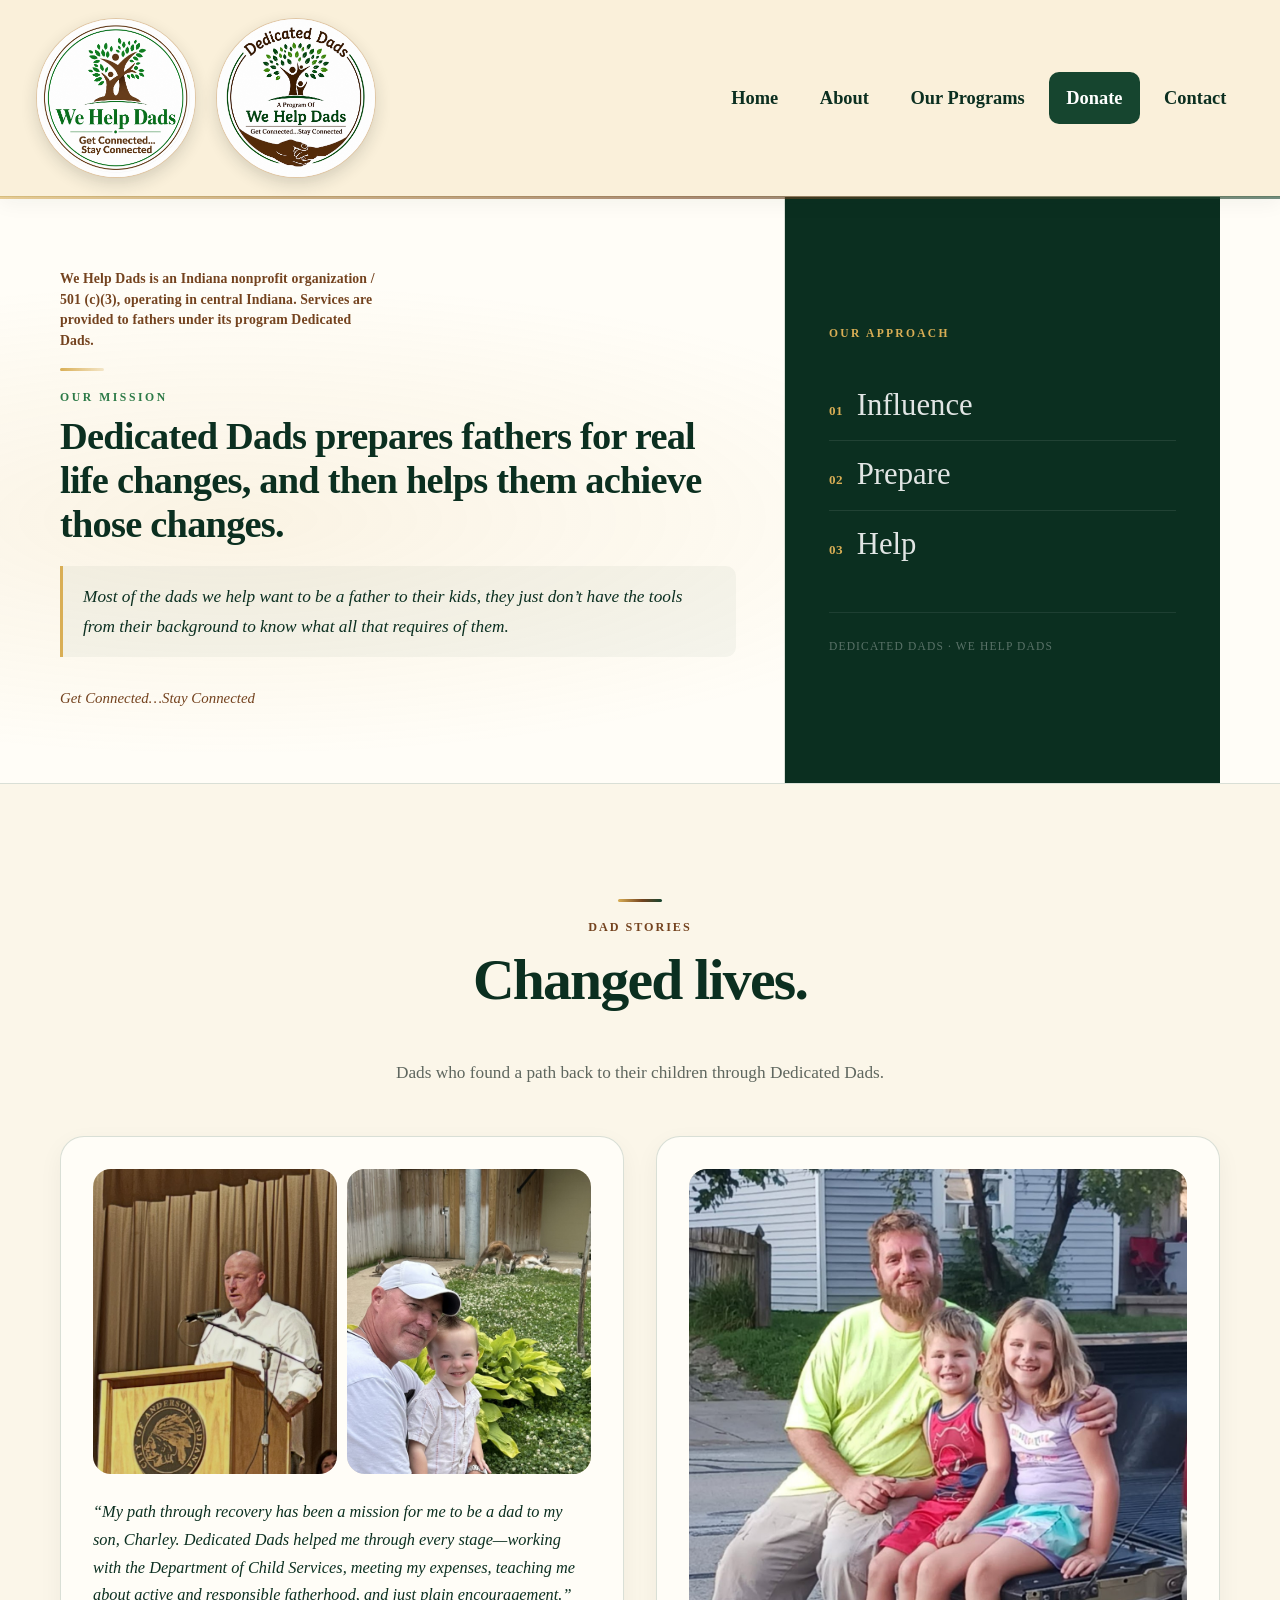
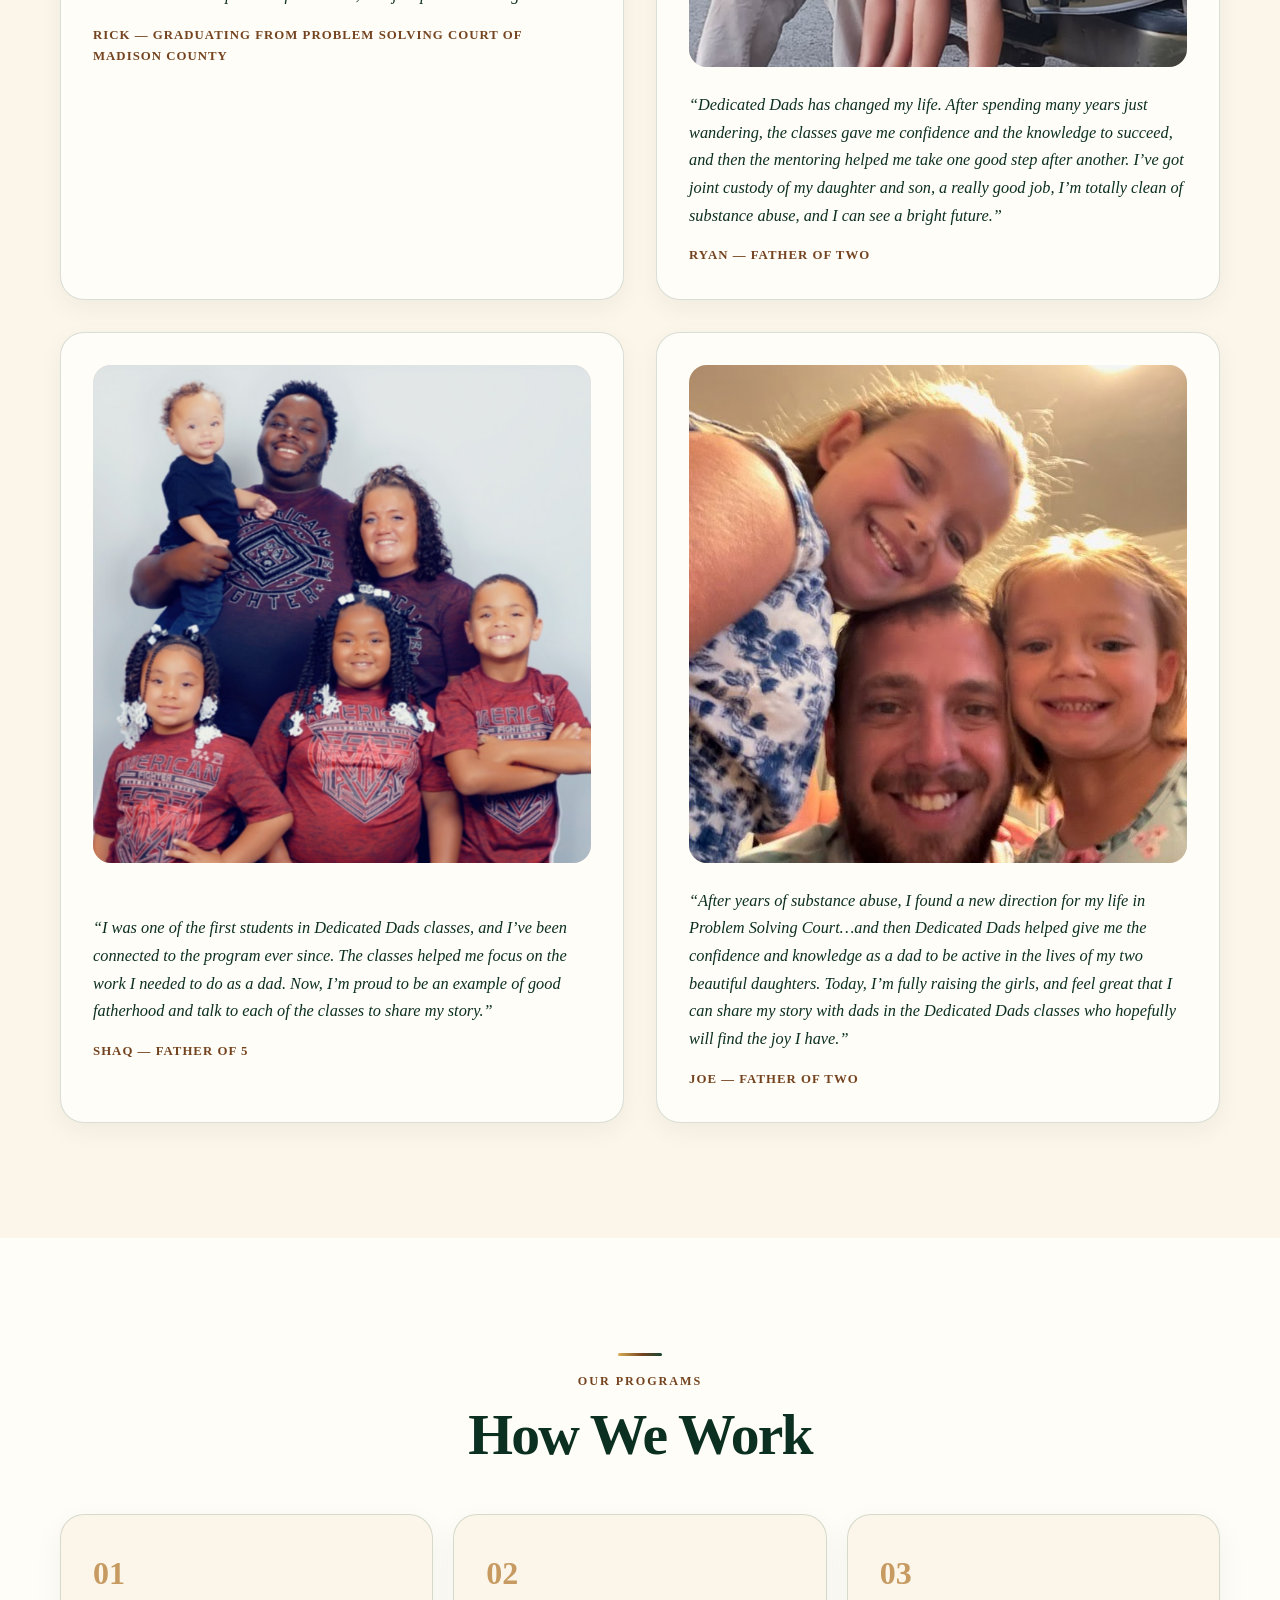
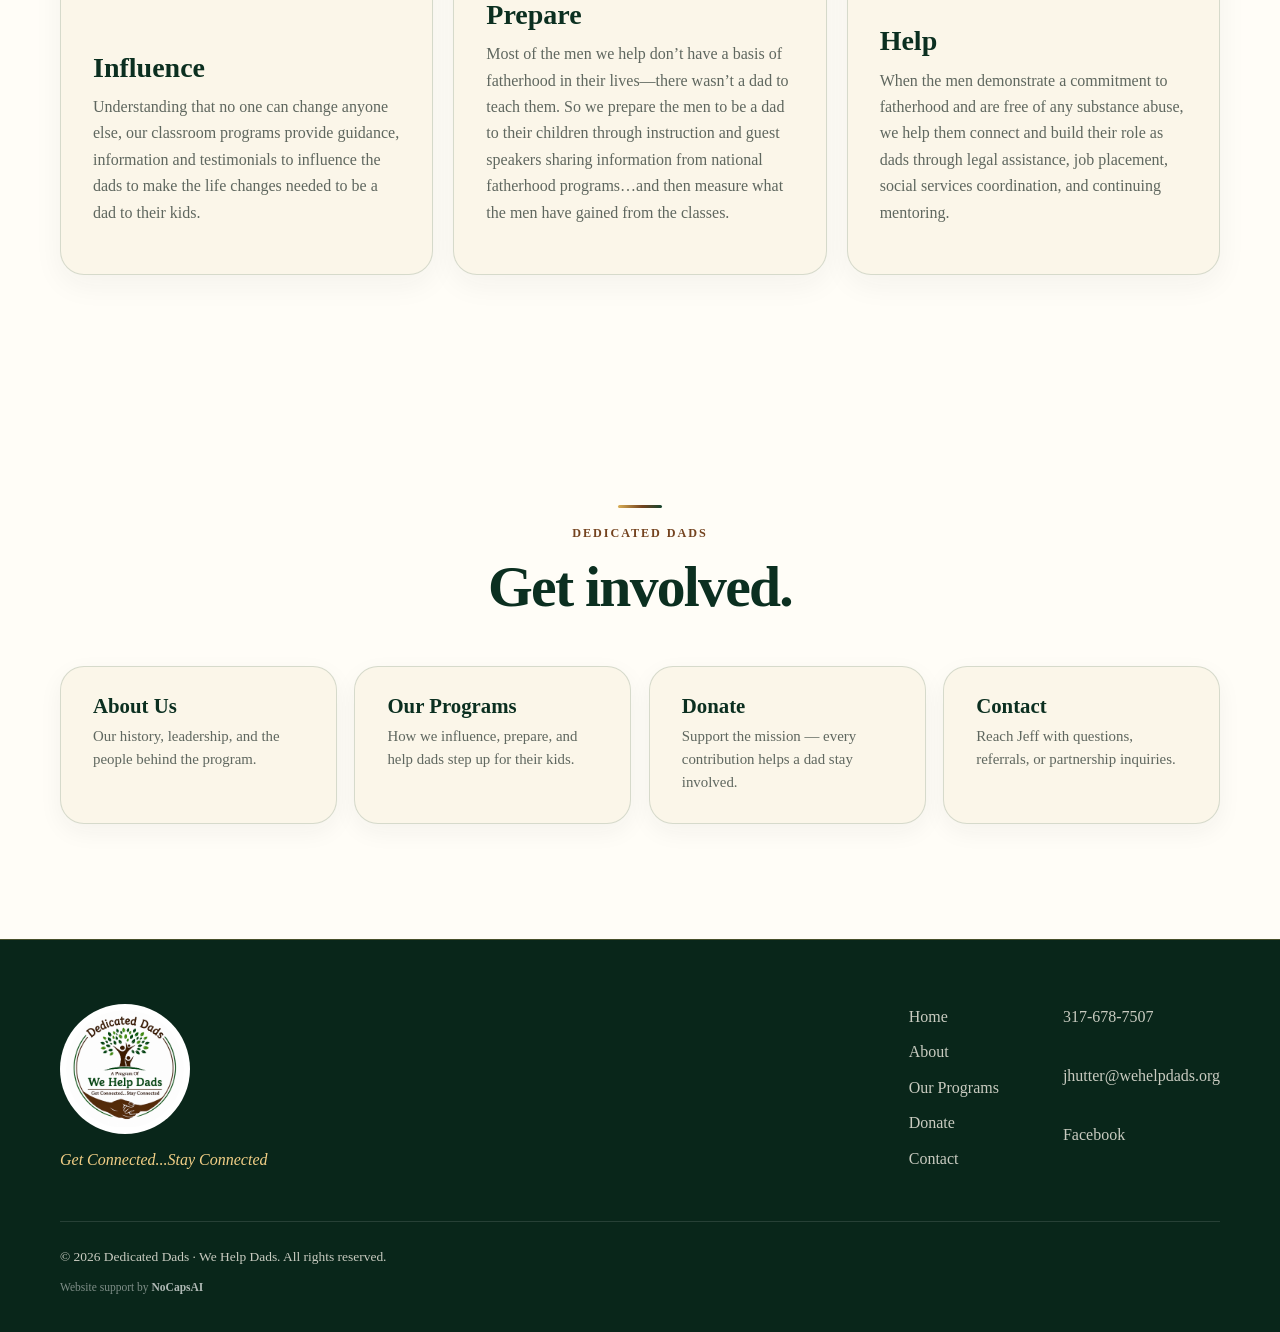
==== commit d64bd8d1: "Apply Jeff 8.14 updates and finalize site branding" ====
--- a/index.html
+++ b/index.html
@@ -20,8 +20,8 @@
   <header class="site-header">
     <nav class="nav container" aria-label="Primary navigation">
       <a class="nav__brand" href="#top" aria-label="We Help Dads home">
-        <img src="assets/logos/official-dedicated-dads-we-help-dads-logo.png" alt="We Help Dads — Get Connected, Stay Connected" class="nav__logo" />
-        <img src="assets/logos/dedicated-dads-logo-transparent.png" alt="Dedicated Dads, a program of We Help Dads" class="nav__logo-secondary" />
+        <span class="nav__logo-frame nav__logo-secondary"><img src="assets/logos/we_help_dads_tree_emblem.png" alt="We Help Dads — Get Connected, Stay Connected" class="nav__logo-img" /></span>
+        <span class="nav__logo-frame nav__logo"><img src="assets/logos/official-dedicated-dads-we-help-dads-logo.png" alt="Dedicated Dads" class="nav__logo-img" /></span>
       </a>
       <button class="nav__toggle" id="navToggle" aria-expanded="false" aria-controls="navMenu" aria-label="Open menu"><span></span><span></span><span></span></button>
       <ul class="nav__menu" id="navMenu">
@@ -58,12 +58,8 @@
           <p class="hero__brand-label">We Help Dads is an Indiana nonprofit organization / 501 (c)(3), operating in central Indiana. Services are provided to fathers under its program Dedicated Dads.</p>
           <div class="hero__gold-bar" aria-hidden="true"></div>
           <p class="hero__mission-eyebrow">Our Mission</p>
-          <h1 id="mission-title" class="hero__headline">Dedicated Dads prepares fathers for real life change.</h1>
-          <p class="hero__statement">&ldquo;We prepare troubled dads to better understand their fatherhood role and then help them through the life changes needed to become constructive and fully involved dads.&rdquo;</p>
-          <div class="button-row hero__actions">
-            <a class="btn btn--primary" href="#program-pillars">See How We Help</a>
-            <a class="btn btn--secondary" href="tel:+13176787507">Talk to Jeff</a>
-          </div>
+          <h1 id="mission-title" class="hero__headline">Dedicated Dads prepares fathers for real life changes, and then helps them achieve those changes.</h1>
+          <p class="hero__statement">Most of the dads we help want to be a father to their kids, they just don&rsquo;t have the tools from their background to know what all that requires of them.</p>
           <p class="hero__tagline">Get Connected&hellip;Stay Connected</p>
         </div>
         <div class="hero__panel">
@@ -85,20 +81,6 @@
             </ul>
             <p class="hero__panel-note">Dedicated Dads &middot; We Help Dads</p>
           </div>
-        </div>
-      </div>
-    </section>
-
-    <section class="section start" id="mission" aria-labelledby="programs-title">
-      <div class="container">
-        <div class="section-heading section-heading--center reveal">
-          <p class="eyebrow">Our Programs</p>
-          <h2 id="programs-title">How We Work</h2>
-        </div>
-        <div class="action-cards" id="program-pillars" aria-label="Our Programs">
-          <article class="action-card reveal" id="influence"><span>01</span><h3>Influence</h3><p>Understanding that no one can change anyone else, our classroom programs provide guidance, information and testimonials to influence the dads to make the life changes needed to be a dad to their kids.</p></article>
-          <article class="action-card reveal" id="prepare"><span>02</span><h3>Prepare</h3><p>Most of the men we help don’t have a basis of fatherhood in their lives—there wasn’t a dad to teach them. So we prepare the men to be a dad to their children through instruction and guest speakers sharing information from national fatherhood programs…and then measure what the men have gained from the classes.</p></article>
-          <article class="action-card reveal" id="help"><span>03</span><h3>Help</h3><p>When the men demonstrate a commitment to fatherhood and are free of any substance abuse, we help them connect and build their role as dads through legal assistance, job placement, social services coordination, and continuing mentoring.</p></article>
         </div>
       </div>
     </section>
@@ -135,6 +117,9 @@
             </blockquote>
           </article>
           <article class="testimonial-card reveal">
+            <div class="testimonial-card__media testimonial-card__media--shaq">
+              <img src="assets/images/testimonials/shaq.png" alt="Shaq" />
+            </div>
             <blockquote>
               <p>&ldquo;I was one of the first students in Dedicated Dads classes, and I&rsquo;ve been connected to the program ever since. The classes helped me focus on the work I needed to do as a dad. Now, I&rsquo;m proud to be an example of good fatherhood and talk to each of the classes to share my story.&rdquo;</p>
               <cite>Shaq &mdash; father of 5</cite>
@@ -149,6 +134,20 @@
               <cite>Joe &mdash; father of two</cite>
             </blockquote>
           </article>
+        </div>
+      </div>
+    </section>
+
+    <section class="section start" id="mission" aria-labelledby="programs-title">
+      <div class="container">
+        <div class="section-heading section-heading--center reveal">
+          <p class="eyebrow">Our Programs</p>
+          <h2 id="programs-title">How We Work</h2>
+        </div>
+        <div class="action-cards" id="program-pillars" aria-label="Our Programs">
+          <article class="action-card reveal" id="influence"><span>01</span><h3>Influence</h3><p>Understanding that no one can change anyone else, our classroom programs provide guidance, information and testimonials to influence the dads to make the life changes needed to be a dad to their kids.</p></article>
+          <article class="action-card reveal" id="prepare"><span>02</span><h3>Prepare</h3><p>Most of the men we help don’t have a basis of fatherhood in their lives—there wasn’t a dad to teach them. So we prepare the men to be a dad to their children through instruction and guest speakers sharing information from national fatherhood programs…and then measure what the men have gained from the classes.</p></article>
+          <article class="action-card reveal" id="help"><span>03</span><h3>Help</h3><p>When the men demonstrate a commitment to fatherhood and are free of any substance abuse, we help them connect and build their role as dads through legal assistance, job placement, social services coordination, and continuing mentoring.</p></article>
         </div>
       </div>
     </section>
@@ -187,7 +186,7 @@
     <div class="container footer__grid">
       <div class="footer__brand"><img src="assets/logos/official-dedicated-dads-we-help-dads-logo.png" alt="Dedicated Dads, a program of We Help Dads" /><p>Get Connected...Stay Connected</p></div>
       <nav class="footer__nav" aria-label="Footer navigation"><a href="index.html">Home</a><a href="about.html">About</a><a href="programs.html">Our Programs</a><a href="donate.html">Donate</a><a href="contact.html">Contact</a></nav>
-      <div class="footer__contact"><a href="tel:+13176787507">317-678-7507</a><a href="mailto:Jeffreyhutter1@gmail.com">Jeffreyhutter1@gmail.com</a><a href="https://www.facebook.com/WeHelpDads/" target="_blank" rel="noopener noreferrer">Facebook</a></div>
+      <div class="footer__contact"><a href="tel:+13176787507">317-678-7507</a><a href="mailto:jhutter@wehelpdads.org">jhutter@wehelpdads.org</a><a href="https://www.facebook.com/WeHelpDads/" target="_blank" rel="noopener noreferrer">Facebook</a></div>
       <p class="footer__legal">&copy; <span id="year"></span> Dedicated Dads · We Help Dads. All rights reserved.</p>
       <p class="footer__credit">Website support by <a href="https://nocapsai.com" target="_blank" rel="noopener noreferrer">NoCapsAI</a></p>
     </div>
--- a/styles.css
+++ b/styles.css
@@ -9,7 +9,7 @@
   --font-logo:"Cooper Black","Cooper Std Black","Cooper Std","Arial Rounded MT Bold","Trebuchet MS",serif;
 }
 *,*::before,*::after{box-sizing:border-box}
-html{scroll-behavior:smooth;scroll-padding-top:166px}
+html{scroll-behavior:smooth;scroll-padding-top:212px}
 body{margin:0;color:var(--ink);background:var(--cream);font-family:var(--font-logo);line-height:1.65;-webkit-font-smoothing:antialiased}
 body::before{content:"";position:fixed;inset:0;z-index:-1;opacity:.35;background-image:radial-gradient(rgba(116,67,31,.12) .7px,transparent .7px);background-size:18px 18px}
 h1,h2,h3,blockquote{margin-top:0;color:var(--forest-dark);font-family:var(--font-logo);line-height:1.08}
@@ -32,14 +32,24 @@
 
 .site-header{position:sticky;top:0;z-index:100;background:rgba(250,240,218,.95);box-shadow:0 6px 20px rgba(11,47,32,.05);border-bottom:1px solid var(--line);backdrop-filter:blur(16px)}
 .site-header::after{content:"";position:absolute;left:0;right:0;bottom:-3px;height:3px;background:var(--brand-accent);opacity:.6;pointer-events:none}
-.nav{min-height:150px;display:flex;align-items:center;justify-content:space-between;gap:1.5rem}.nav.container{width:100%;max-width:1400px;padding-inline:clamp(1.25rem,3vw,2.25rem)}.nav__brand{flex:none;display:flex;align-items:center;gap:1.25rem}.nav__logo,.nav__logo-secondary{box-sizing:border-box;padding:6px;background:var(--paper);border:1.5px solid rgba(199,154,97,.55);border-radius:50%;box-shadow:0 3px 10px rgba(32,37,31,.1);object-fit:contain}.nav__logo{width:104px;height:104px}.nav__logo-secondary{width:104px;height:104px}
-.nav__menu{display:flex;align-items:center;gap:1.1rem;margin:0;padding:0;list-style:none}.nav__menu a{color:var(--forest-dark);font-size:.91rem;font-weight:700}.nav__menu a:hover{color:var(--brown)}
-.nav__menu>li>a:not(.nav__cta){position:relative;padding-bottom:.2rem}
-.nav__menu>li>a:not(.nav__cta)::after{content:"";position:absolute;left:0;right:100%;bottom:-2px;height:2px;background:var(--gold);border-radius:999px;transition:right .22s var(--ease)}
-.nav__menu>li>a:not(.nav__cta):hover::after,.nav__menu>li>a:not(.nav__cta):focus-visible::after{right:0}
-.nav__item--dropdown{position:relative}.nav__dropdown{position:absolute;top:calc(100% + .75rem);left:0;min-width:170px;margin:0;padding:.55rem;list-style:none;background:var(--paper);border:1px solid var(--line);border-radius:12px;box-shadow:var(--shadow);opacity:0;transform:translateY(-6px);pointer-events:none;transition:.2s var(--ease)}
-.nav__item--dropdown:hover .nav__dropdown,.nav__item--dropdown:focus-within .nav__dropdown{opacity:1;transform:none;pointer-events:auto}.nav__dropdown a{display:block;padding:.55rem .7rem;color:var(--forest-dark);border-radius:8px}.nav__dropdown a:hover{background:rgba(22,69,47,.08)}
-.nav__cta{padding:.55rem 1rem;color:#fff!important;background:var(--forest);border-radius:999px;transition:.2s var(--ease)}.nav__cta:hover{background:var(--forest-dark);box-shadow:0 8px 20px rgba(217,174,85,.35)}.nav__toggle{display:none;padding:.5rem;border:0;background:none;cursor:pointer}
+.nav{min-height:196px;display:flex;align-items:center;justify-content:space-between;gap:1.5rem}
+.nav.container{width:100%;max-width:1400px;padding-inline:clamp(1.25rem,3vw,2.25rem)}
+.nav__brand{flex:none;display:flex;align-items:center;gap:1.25rem}
+/* Single source of truth for header logo badge sizing: true circle, equal width/height */
+.nav__logo-frame{box-sizing:border-box;display:block;width:160px;height:160px;padding:8px;overflow:hidden;background:var(--paper);border:1.5px solid rgba(199,154,97,.55);border-radius:50%;box-shadow:0 6px 16px rgba(32,37,31,.16)}
+.nav__logo-img{display:block;width:100%;height:100%;object-fit:contain;object-position:center}
+.nav__logo .nav__logo-img{transform:scale(1.12)}
+.nav__logo-secondary .nav__logo-img{transform:scale(1.12)}
+/* Desktop nav: larger, more substantial text and click targets */
+.nav__menu{display:flex;align-items:center;gap:.4rem;margin:0;padding:0;list-style:none}
+.nav__menu a{display:inline-flex;align-items:center;color:var(--forest-dark);font-size:1.15rem;font-weight:700;padding:.7rem 1.1rem;border-radius:10px}
+.nav__menu a:hover{color:var(--brown)}
+.nav__menu>li>a:not(.nav__cta){position:relative}
+.nav__menu>li>a:not(.nav__cta)::after{content:"";position:absolute;left:1.1rem;right:calc(100% - 1.1rem);bottom:.45rem;height:2px;background:var(--gold);border-radius:999px;transition:right .22s var(--ease)}
+.nav__menu>li>a:not(.nav__cta):hover::after,.nav__menu>li>a:not(.nav__cta):focus-visible::after{right:1.1rem}
+.nav__item--dropdown{position:relative}.nav__item--dropdown::before{content:"";position:absolute;left:0;top:100%;width:max(100%,170px);height:.85rem}.nav__dropdown{position:absolute;top:calc(100% + .75rem);left:0;min-width:170px;margin:0;padding:.55rem;list-style:none;background:var(--paper);border:1px solid var(--line);border-radius:12px;box-shadow:var(--shadow);opacity:0;transform:translateY(-6px);pointer-events:none;transition:.2s var(--ease)}
+.nav__item--dropdown:hover .nav__dropdown,.nav__item--dropdown:focus-within .nav__dropdown{opacity:1;transform:none;pointer-events:auto}.nav__dropdown a{display:block;padding:.55rem .7rem;color:var(--forest-dark);border-radius:8px;font-size:.91rem}.nav__dropdown a:hover{background:rgba(22,69,47,.08)}
+.nav__cta{padding:.75rem 1.4rem;color:#fff!important;background:var(--forest);border-radius:999px;transition:.2s var(--ease)}.nav__cta:hover{background:var(--forest-dark);box-shadow:0 8px 20px rgba(217,174,85,.35)}.nav__toggle{display:none;padding:.5rem;border:0;background:none;cursor:pointer}
 .nav__toggle span{display:block;width:26px;height:2px;margin:5px 0;background:var(--forest);transition:.2s}.nav__toggle[aria-expanded=true] span:nth-child(1){transform:translateY(7px) rotate(45deg)}
 .nav__toggle[aria-expanded=true] span:nth-child(2){opacity:0}.nav__toggle[aria-expanded=true] span:nth-child(3){transform:translateY(-7px) rotate(-45deg)}
 
@@ -215,6 +225,8 @@
 .programs-overview__gallery img{width:100%;aspect-ratio:4/3;height:auto;object-fit:cover;object-position:center center;display:block;border-radius:16px;background:var(--cream-deep)}
 .programs__photo-pair{display:grid;grid-template-columns:1fr 1fr;gap:.85rem}
 .programs__photo-pair--single{grid-template-columns:1fr}
+.programs__photo-pair--stagger{align-items:start}
+.programs__photo--offset{margin-top:2.5rem}
 .programs__photo-pair figure{margin:0;overflow:hidden;border-radius:18px;background:var(--cream-deep)}
 .programs__photo-pair img{width:100%;height:185px;object-fit:cover;display:block}
 .programs__photo-pair--single img{height:320px}
@@ -253,10 +265,11 @@
 
 @media(max-width:900px){
   h1{font-size:3.35rem}
-  html{scroll-padding-top:122px}
-  .nav{min-height:108px}.nav__brand{gap:.7rem}.nav__logo,.nav__logo-secondary{width:80px;height:80px;padding:5px}
+  html{scroll-padding-top:150px}
+  .nav{min-height:140px}.nav__brand{gap:.7rem}.nav__logo-frame{width:112px;height:112px;padding:6px}
   .nav__toggle{display:block}.nav__menu{position:absolute;top:100%;left:4.5%;right:4.5%;display:grid;gap:.2rem;padding:1rem;background:var(--paper);border:1px solid var(--line);border-radius:18px;box-shadow:var(--shadow);opacity:0;transform:translateY(-10px);pointer-events:none;transition:.2s}
-  .nav__menu.is-open{opacity:1;transform:none;pointer-events:auto}.nav__menu a{display:block;padding:.65rem .8rem}.nav__cta{text-align:center}
+  .nav__menu.is-open{opacity:1;transform:none;pointer-events:auto}.nav__menu a{display:block;font-size:1rem;padding:.65rem .8rem}.nav__cta{text-align:center}
+  .nav__item--dropdown::before{display:none}
   .nav__dropdown{position:static;display:grid;min-width:0;margin:.15rem 0 .35rem .75rem;padding:.1rem;background:transparent;border:0;box-shadow:none;opacity:1;transform:none;pointer-events:auto}.nav__dropdown a{padding:.45rem .8rem}
   .hero__grid,.split,.founder__grid,.program__intro,.refer__inner,.board__inner,.page-banner__grid,.history-layout,.advisors-panel{grid-template-columns:1fr}
   .hero__content{border-right:0;border-bottom:1px solid var(--line)}
@@ -276,13 +289,13 @@
 }
 @media(max-width:600px){
   h1{font-size:2.55rem}
-  html{scroll-padding-top:96px}
-  .section{padding:4.5rem 0}.nav{min-height:84px}.nav__brand{gap:.5rem}.nav__logo,.nav__logo-secondary{width:58px;height:58px;padding:3px}
+  html{scroll-padding-top:104px}
+  .section{padding:4.5rem 0}.nav{min-height:96px}.nav__brand{gap:.5rem}.nav__logo-frame{width:78px;height:78px;padding:4px}
   .button-row{align-items:stretch}.button-row .btn{width:100%}.photo-stack{min-height:440px}.photo-stack__main{width:90%;height:390px}.photo-stack__accent{width:52%;height:185px;border-width:7px}
   .page-banner{padding-top:1.5rem;padding-bottom:3.25rem}.page-banner::after{display:none}.hero-badges{gap:.45rem}.hero-badges li{font-size:.72rem}.hero-feature{padding:.8rem}.hero-feature--simple{padding:1.25rem}.hero-feature--photo img{height:220px}.hero-feature--photo figcaption{position:static;margin:.7rem;padding:.6rem;color:var(--forest-dark);background:var(--cream);border-color:rgba(22,69,47,.12)}
   .gallery{grid-auto-rows:220px}.gallery__item--wide{grid-column:span 2}.gallery__item--tall{grid-row:span 1}.community__footer{display:block}.donate-placeholder{padding:2rem 1.25rem}.giving-grid{grid-template-columns:1fr}.giving-card{min-height:210px}
   .board__grid,.board__member-grid,.partner-list ul{grid-template-columns:1fr}.board-card--bio{grid-column:auto}.history-timeline li{grid-template-columns:1fr;gap:.15rem}.home-links__grid{grid-template-columns:1fr}
-  .programs-overview__gallery,.programs__photo-pair{grid-template-columns:1fr}.programs__photo-pair img{height:220px}
+  .programs-overview__gallery,.programs__photo-pair{grid-template-columns:1fr}.programs__photo-pair img{height:220px}.programs__photo--offset{margin-top:0}
   .footer__grid{grid-template-columns:1fr}.footer__brand,.footer__legal,.footer__credit{grid-column:auto}.footer__credit{margin:-1rem 0 0;text-align:center}
 }
 @media(prefers-reduced-motion:reduce){html{scroll-behavior:auto}*,*::before,*::after{animation:none!important;transition-duration:.001ms!important}.reveal{opacity:1;transform:none}.hero__brand-label,.hero__gold-bar,.hero__mission-eyebrow,.hero__headline,.hero__statement,.hero__actions,.hero__tagline,.hero__panel{opacity:1;transform:none}}
@@ -594,6 +607,10 @@
   object-position: center 34%;
 }
 
+.testimonial-card__media--shaq img {
+  object-position: top center;
+}
+
 .testimonial-card__image-pair .testimonial-card__image {
   width: 100%;
   height: 240px;
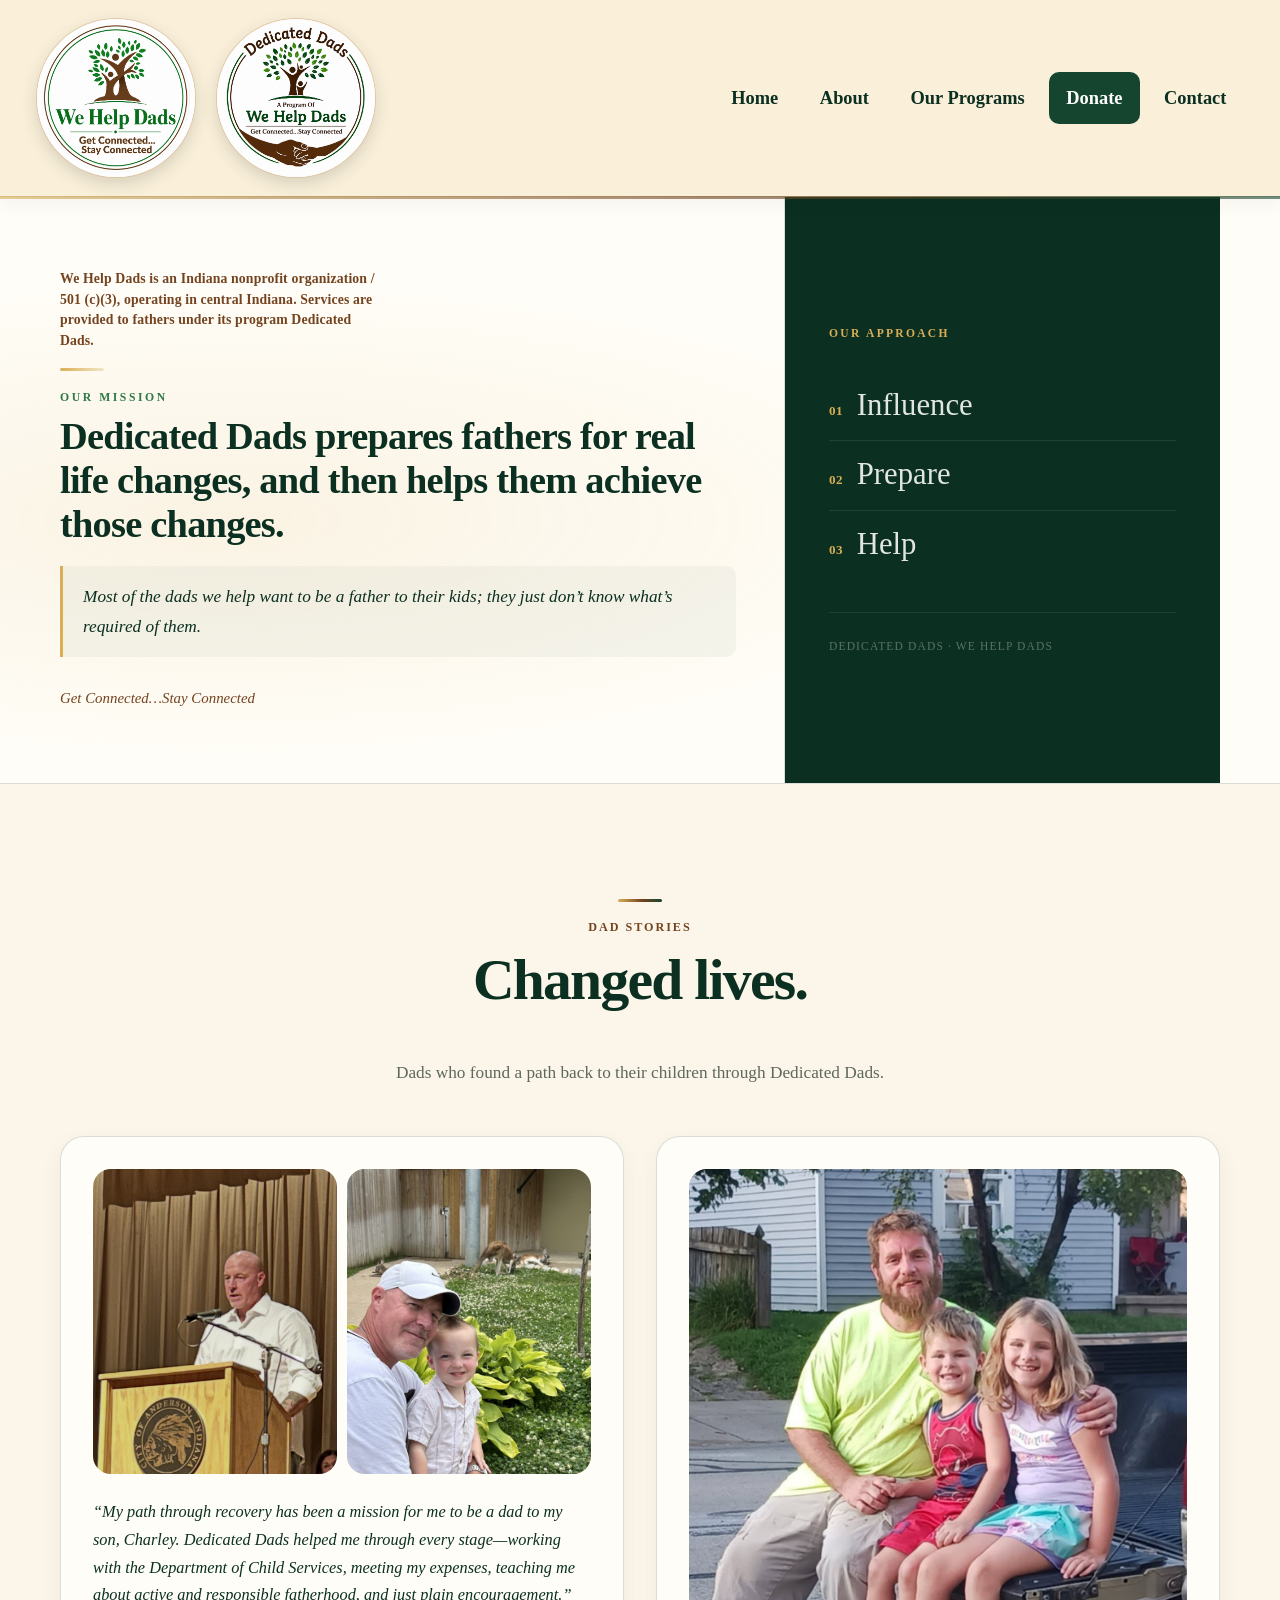
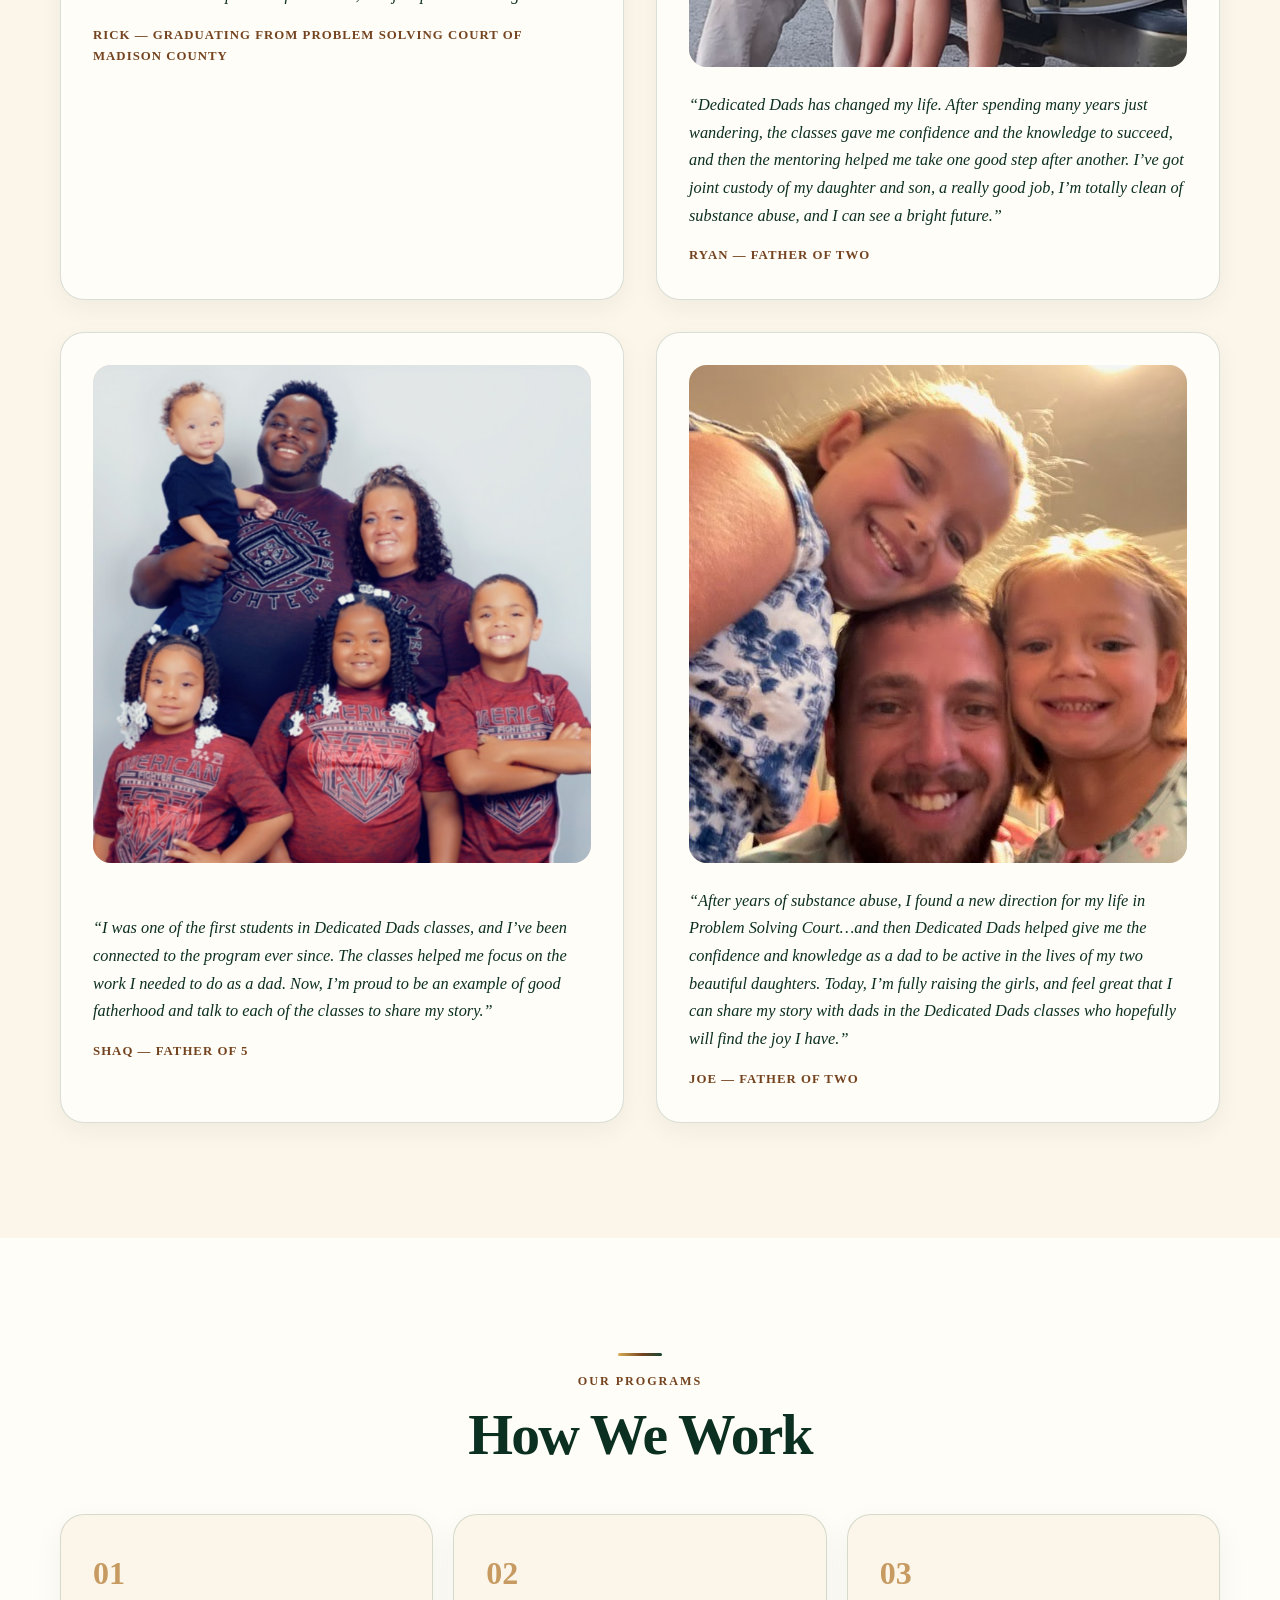
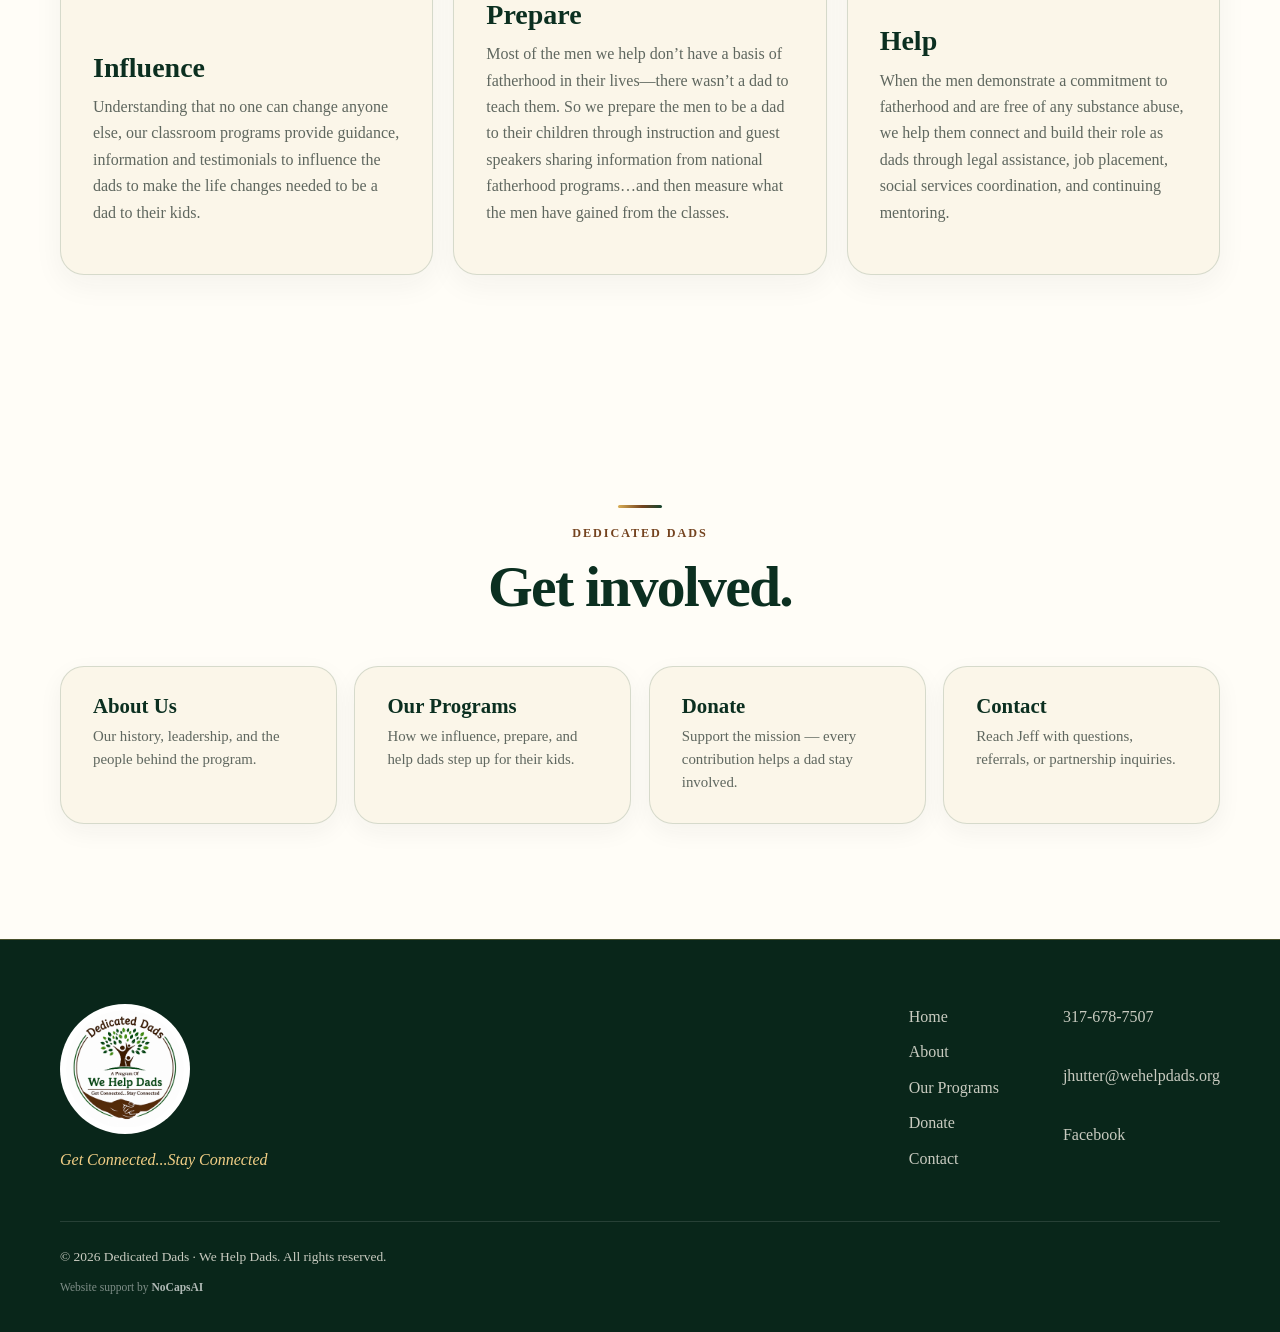
==== commit 7d502225: "Split About and Programs into separate pages" ====
--- a/index.html
+++ b/index.html
@@ -29,20 +29,18 @@
         <li class="nav__item--dropdown">
           <a href="about.html" aria-haspopup="true">About</a>
           <ul class="nav__dropdown" aria-label="About">
-            <li><a href="about.html#history">Our History</a></li>
-            <li><a href="about.html#who-we-are">Who We Are</a></li>
-            <li><a href="about.html#board">Board of Directors</a></li>
-            <li><a href="about.html#partners">Partner Programs</a></li>
+            <li><a href="history.html">Our History</a></li>
+            <li><a href="who-we-are.html">Who We Are</a></li>
+            <li><a href="board.html">Board of Directors</a></li>
+            <li><a href="partner-programs.html">Partner Programs</a></li>
           </ul>
         </li>
         <li class="nav__item--dropdown">
           <a href="programs.html" aria-haspopup="true">Our Programs</a>
           <ul class="nav__dropdown" aria-label="Our Programs">
-            <li><a href="programs.html">Programs Overview</a></li>
-            <li><a href="programs.html#influence">Influence</a></li>
-            <li><a href="programs.html#prepare">Prepare</a></li>
-            <li><a href="programs.html#help">Help</a></li>
-            <li><a href="programs.html#dedicated-dads-20">Dedicated Dads 2.0</a></li>
+            <li><a href="programs.html">Program Overview</a></li>
+            <li><a href="classroom-training.html">Dedicated Dads Classroom Training</a></li>
+            <li><a href="dedicated-dads-2.html">Dedicated Dads 2.0</a></li>
           </ul>
         </li>
         <li><a class="nav__cta" href="donate.html">Donate</a></li>
@@ -59,7 +57,7 @@
           <div class="hero__gold-bar" aria-hidden="true"></div>
           <p class="hero__mission-eyebrow">Our Mission</p>
           <h1 id="mission-title" class="hero__headline">Dedicated Dads prepares fathers for real life changes, and then helps them achieve those changes.</h1>
-          <p class="hero__statement">Most of the dads we help want to be a father to their kids, they just don&rsquo;t have the tools from their background to know what all that requires of them.</p>
+          <p class="hero__statement">Most of the dads we help want to be a father to their kids; they just don&rsquo;t know what&rsquo;s required of them.</p>
           <p class="hero__tagline">Get Connected&hellip;Stay Connected</p>
         </div>
         <div class="hero__panel">
@@ -68,15 +66,15 @@
             <ul class="hero__pillars">
               <li class="hero__pillar">
                 <span class="hero__pillar-num">01</span>
-                <a class="hero__pillar-name" href="programs.html#influence">Influence</a>
+                <a class="hero__pillar-name" href="programs.html">Influence</a>
               </li>
               <li class="hero__pillar">
                 <span class="hero__pillar-num">02</span>
-                <a class="hero__pillar-name" href="programs.html#prepare">Prepare</a>
+                <a class="hero__pillar-name" href="programs.html">Prepare</a>
               </li>
               <li class="hero__pillar">
                 <span class="hero__pillar-num">03</span>
-                <a class="hero__pillar-name" href="programs.html#help">Help</a>
+                <a class="hero__pillar-name" href="programs.html">Help</a>
               </li>
             </ul>
             <p class="hero__panel-note">Dedicated Dads &middot; We Help Dads</p>
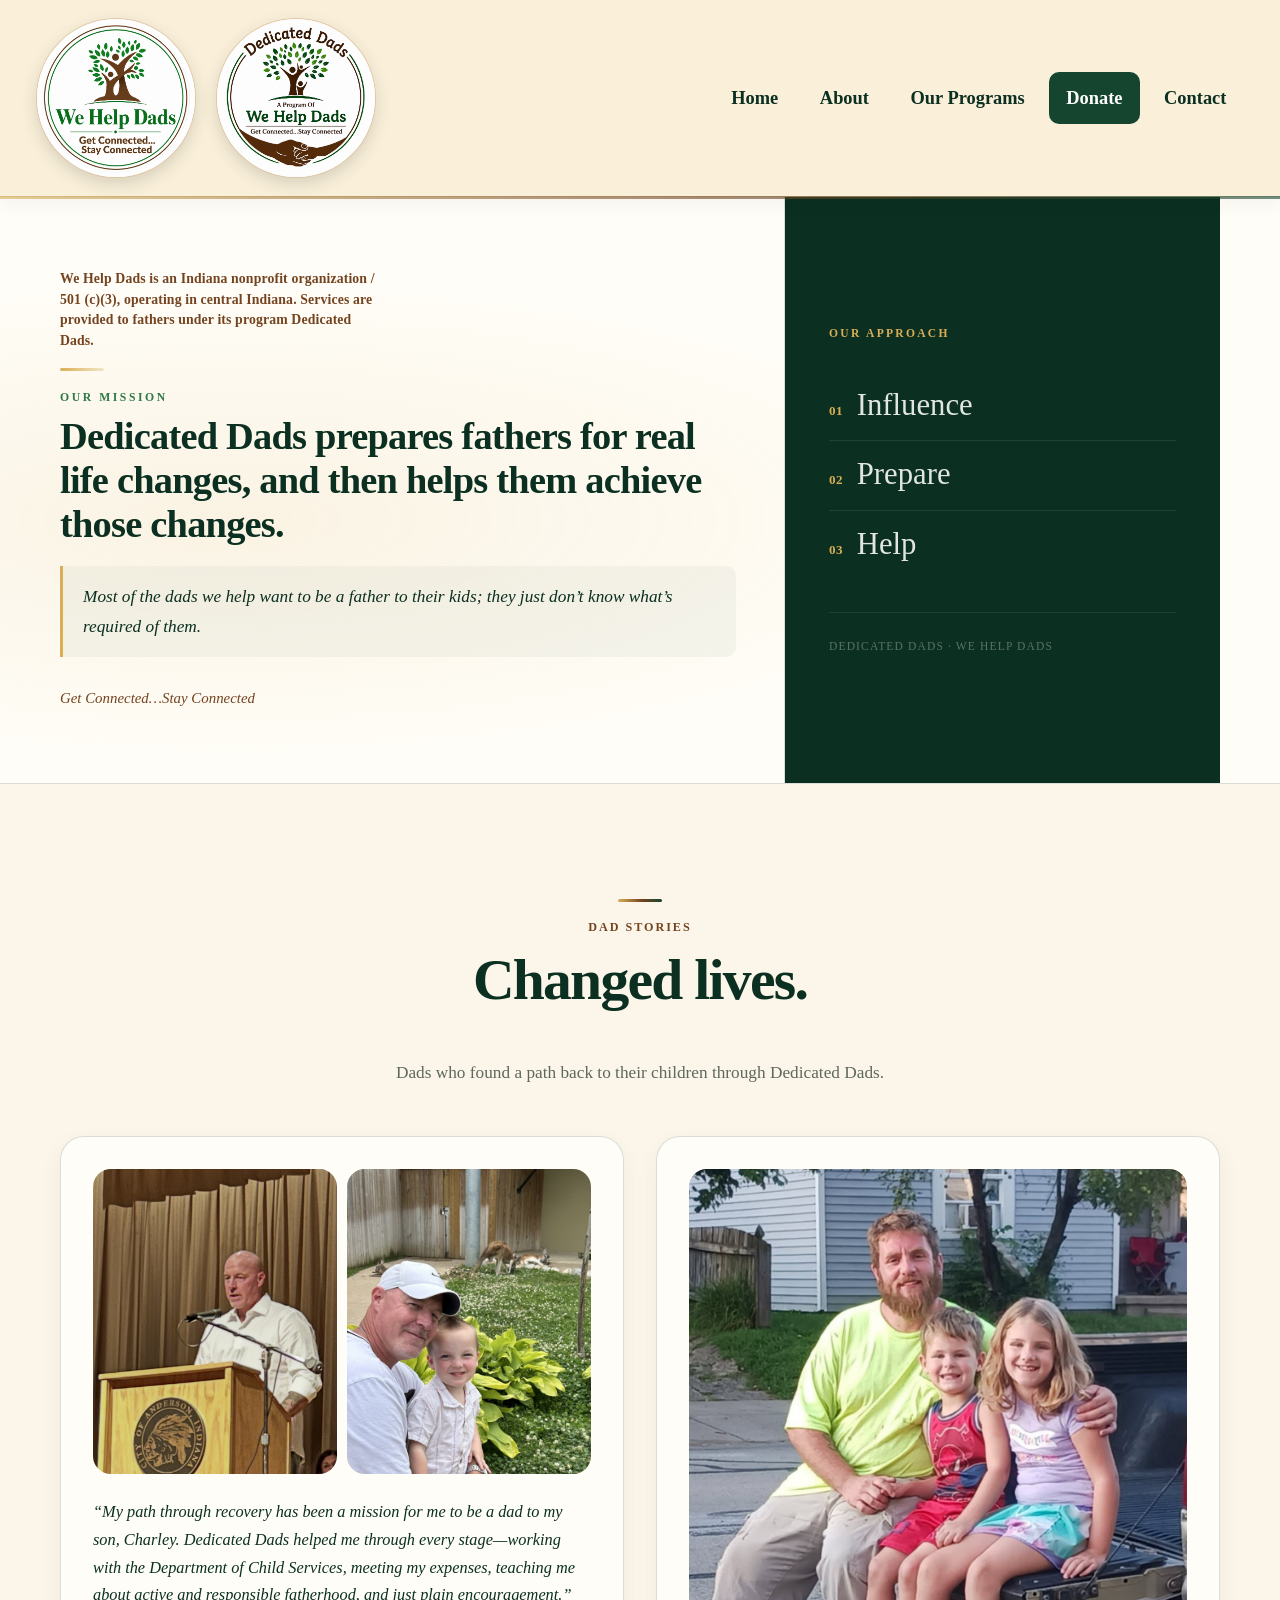
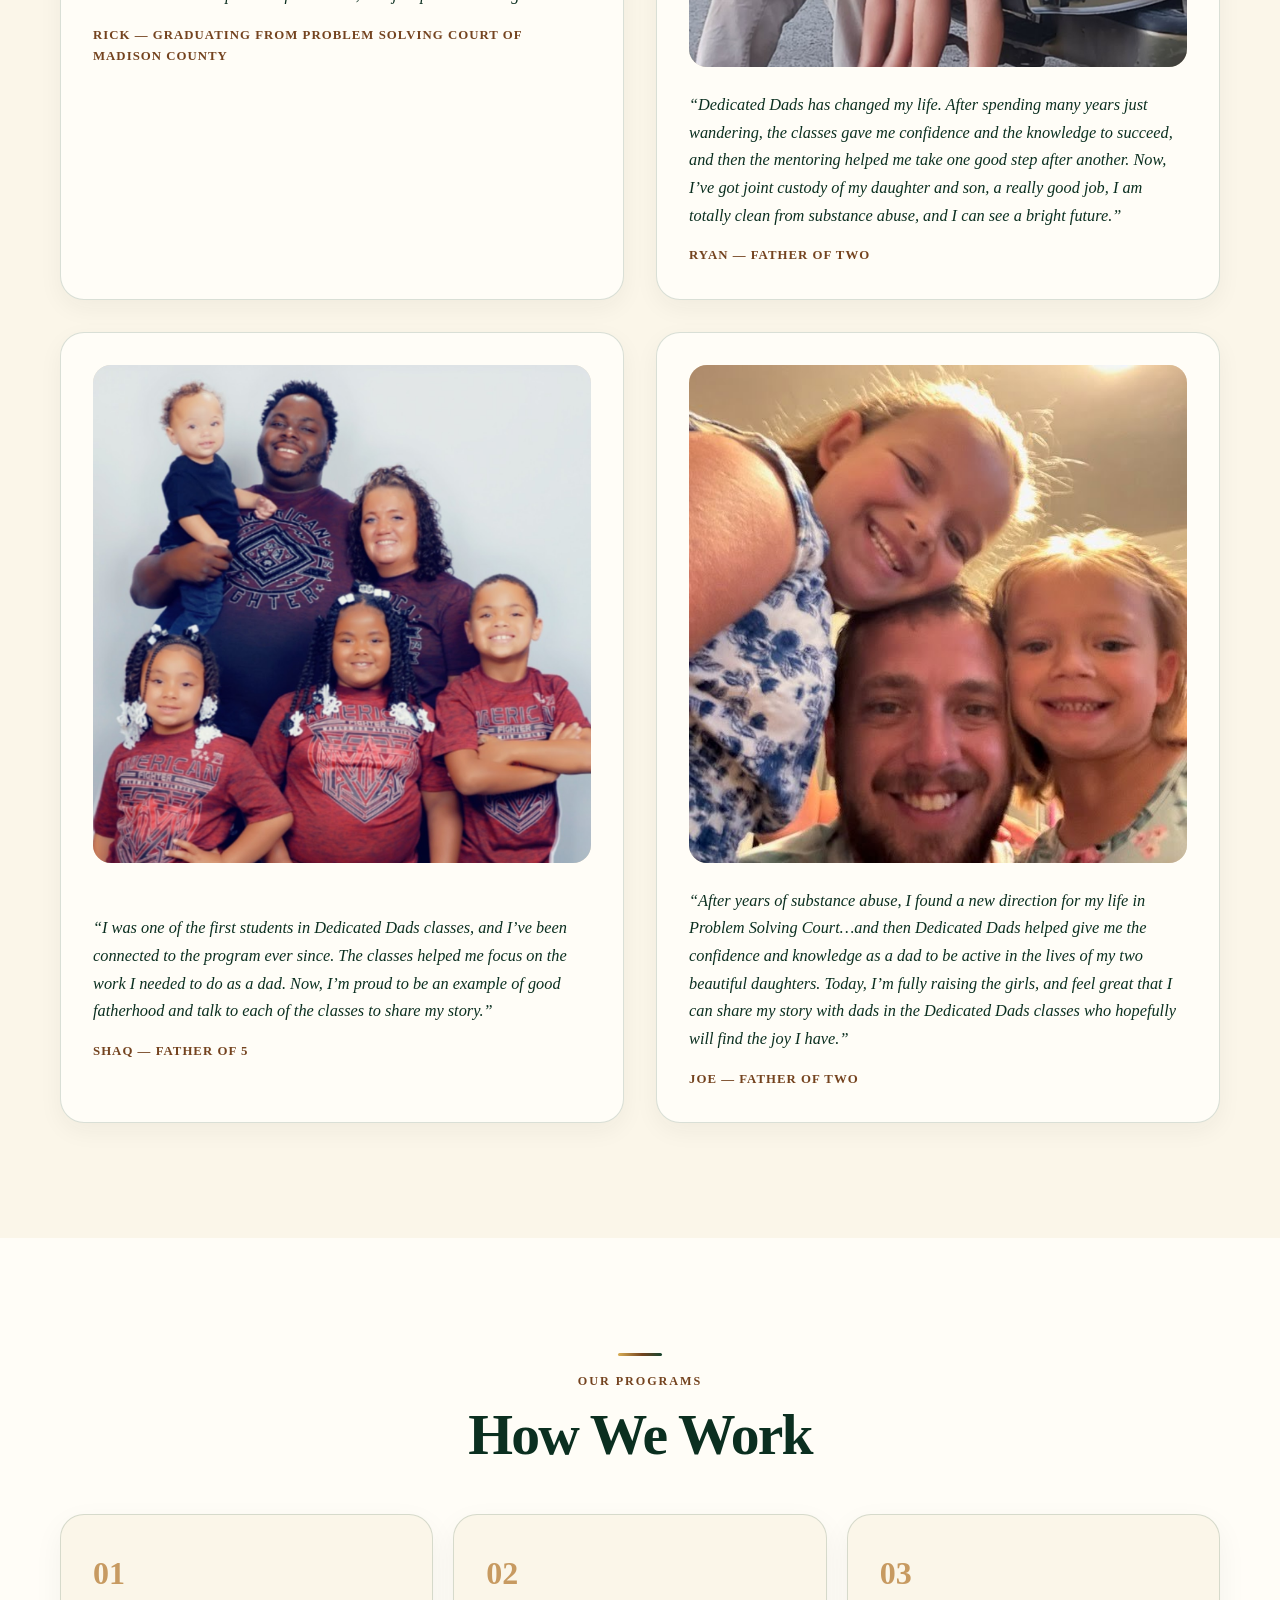
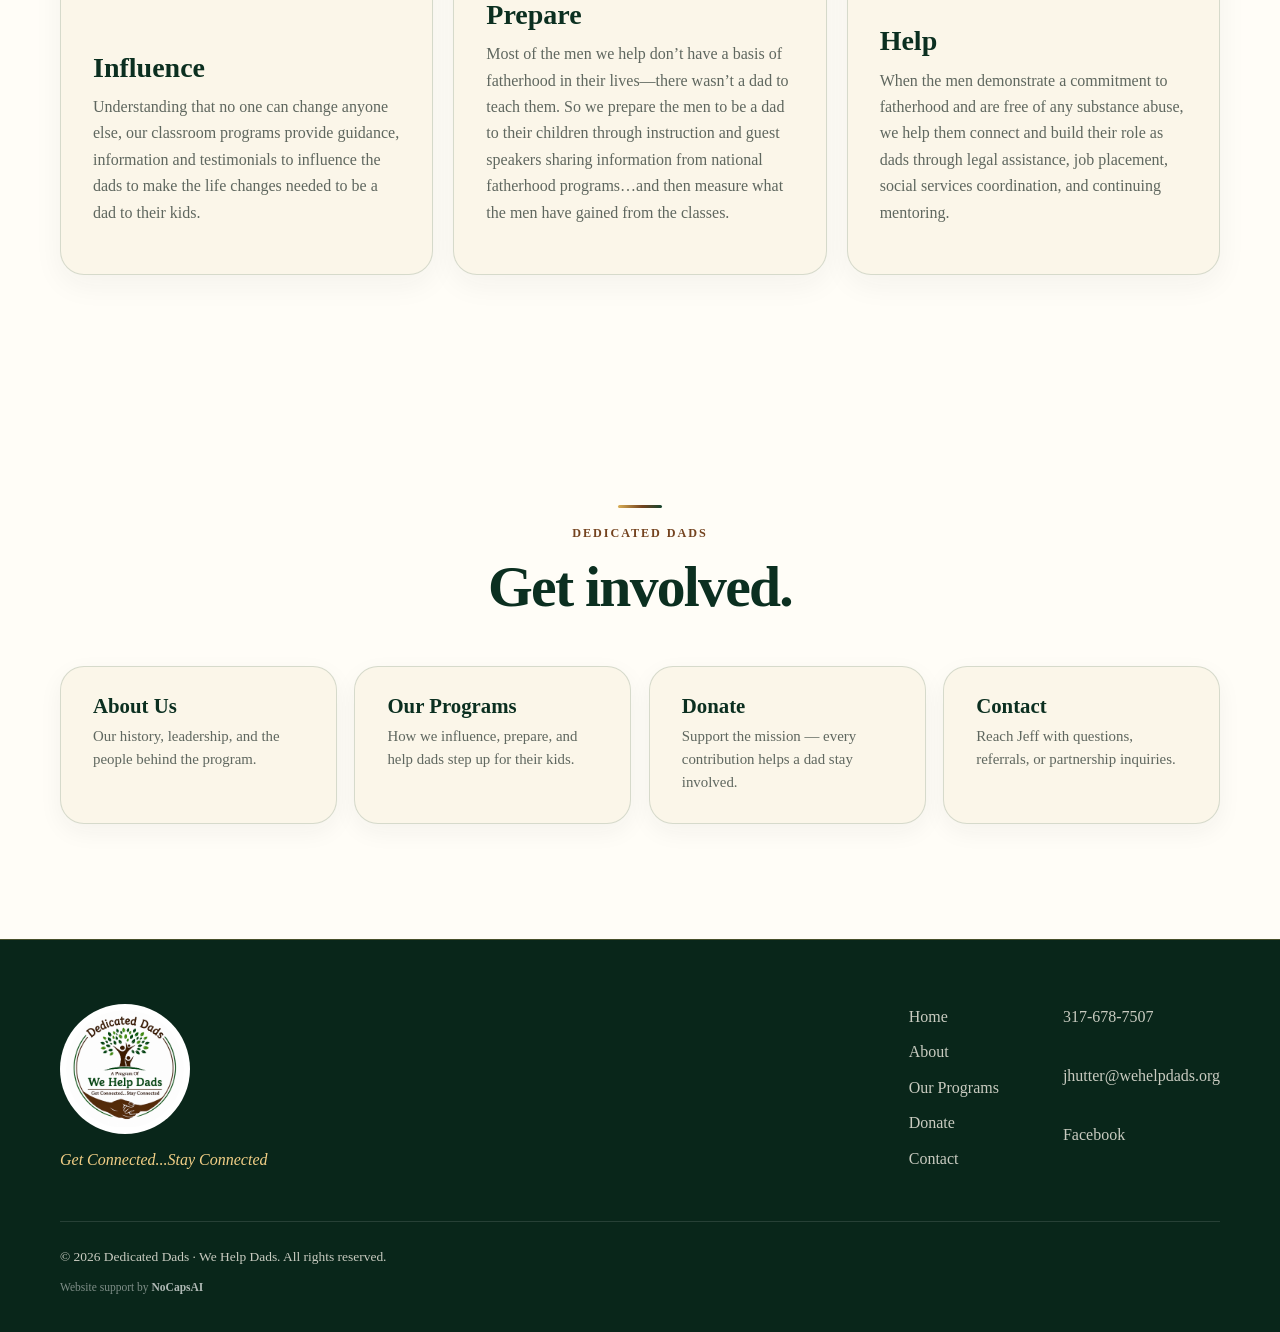
==== commit 505d2a89: "Update Ryan testimonial wording" ====
--- a/index.html
+++ b/index.html
@@ -110,7 +110,7 @@
               <img src="assets/images/testimonials/ryan-tailgate-family-crop.jpg" alt="Ryan, father of two" />
             </div>
             <blockquote>
-              <p>&ldquo;Dedicated Dads has changed my life. After spending many years just wandering, the classes gave me confidence and the knowledge to succeed, and then the mentoring helped me take one good step after another. I&rsquo;ve got joint custody of my daughter and son, a really good job, I&rsquo;m totally clean of substance abuse, and I can see a bright future.&rdquo;</p>
+              <p>&ldquo;Dedicated Dads has changed my life. After spending many years just wandering, the classes gave me confidence and the knowledge to succeed, and then the mentoring helped me take one good step after another. Now, I&rsquo;ve got joint custody of my daughter and son, a really good job, I am totally clean from substance abuse, and I can see a bright future.&rdquo;</p>
               <cite>Ryan &mdash; father of two</cite>
             </blockquote>
           </article>
--- a/styles.css
+++ b/styles.css
@@ -226,6 +226,8 @@
 .programs__photo-pair{display:grid;grid-template-columns:1fr 1fr;gap:.85rem}
 .programs__photo-pair--single{grid-template-columns:1fr}
 .programs__photo-pair--stagger{align-items:start}
+.programs__photo-pair--stacked{grid-template-columns:1fr;gap:1.5rem}
+.programs__photo-pair--stacked img{height:250px}
 .programs__photo--offset{margin-top:2.5rem}
 .programs__photo-pair figure{margin:0;overflow:hidden;border-radius:18px;background:var(--cream-deep)}
 .programs__photo-pair img{width:100%;height:185px;object-fit:cover;display:block}
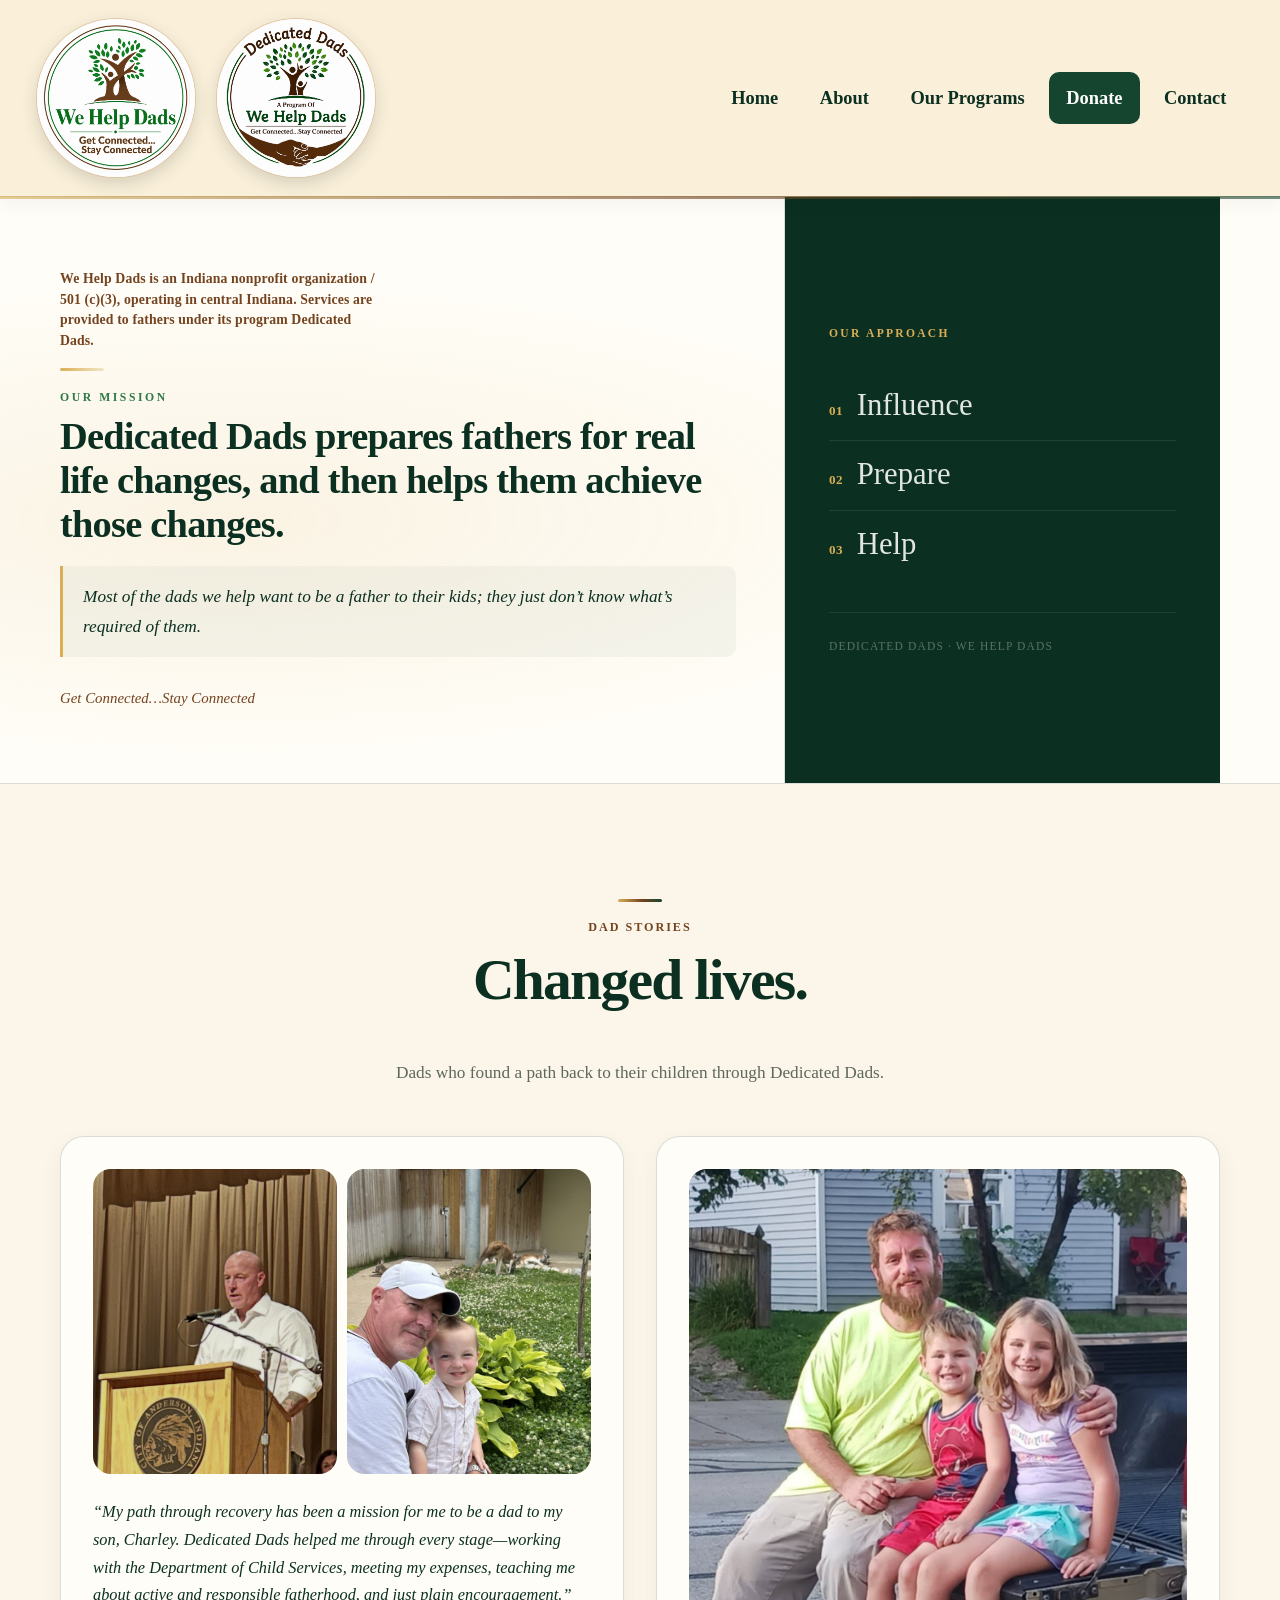
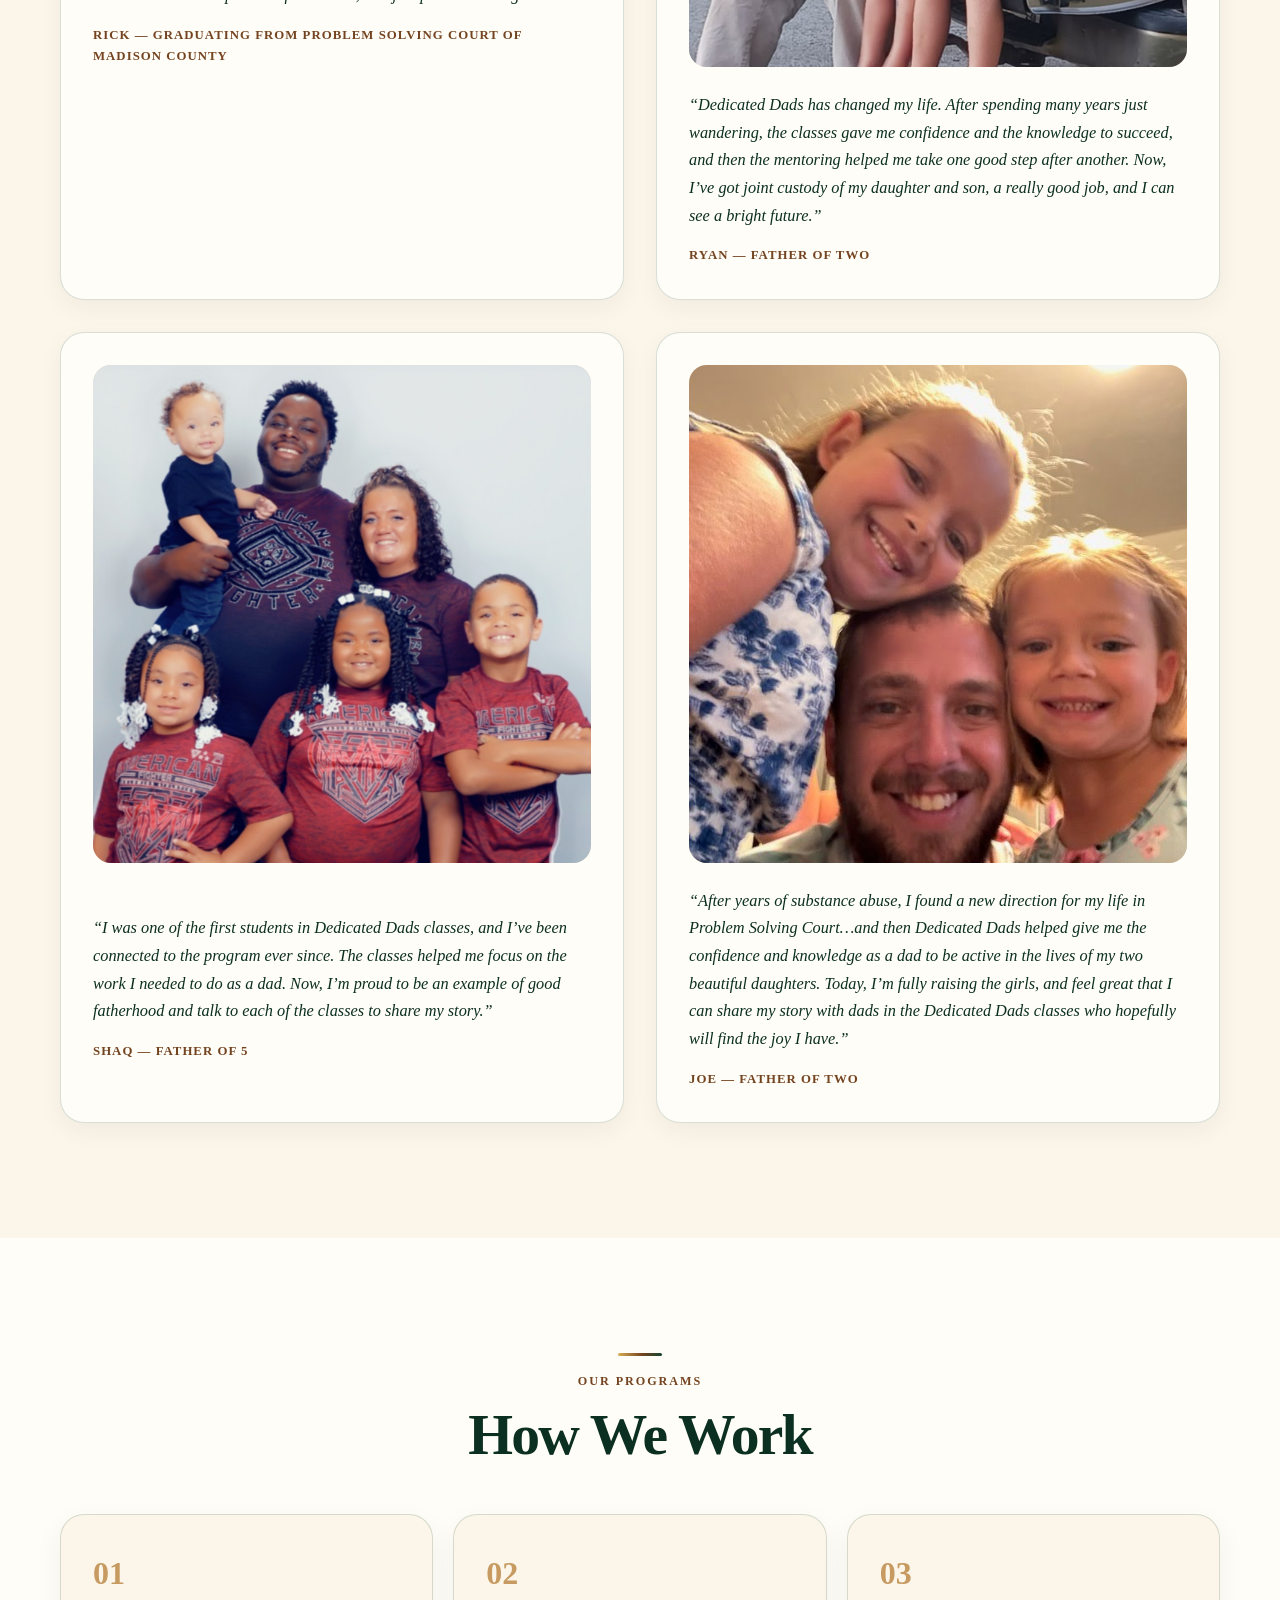
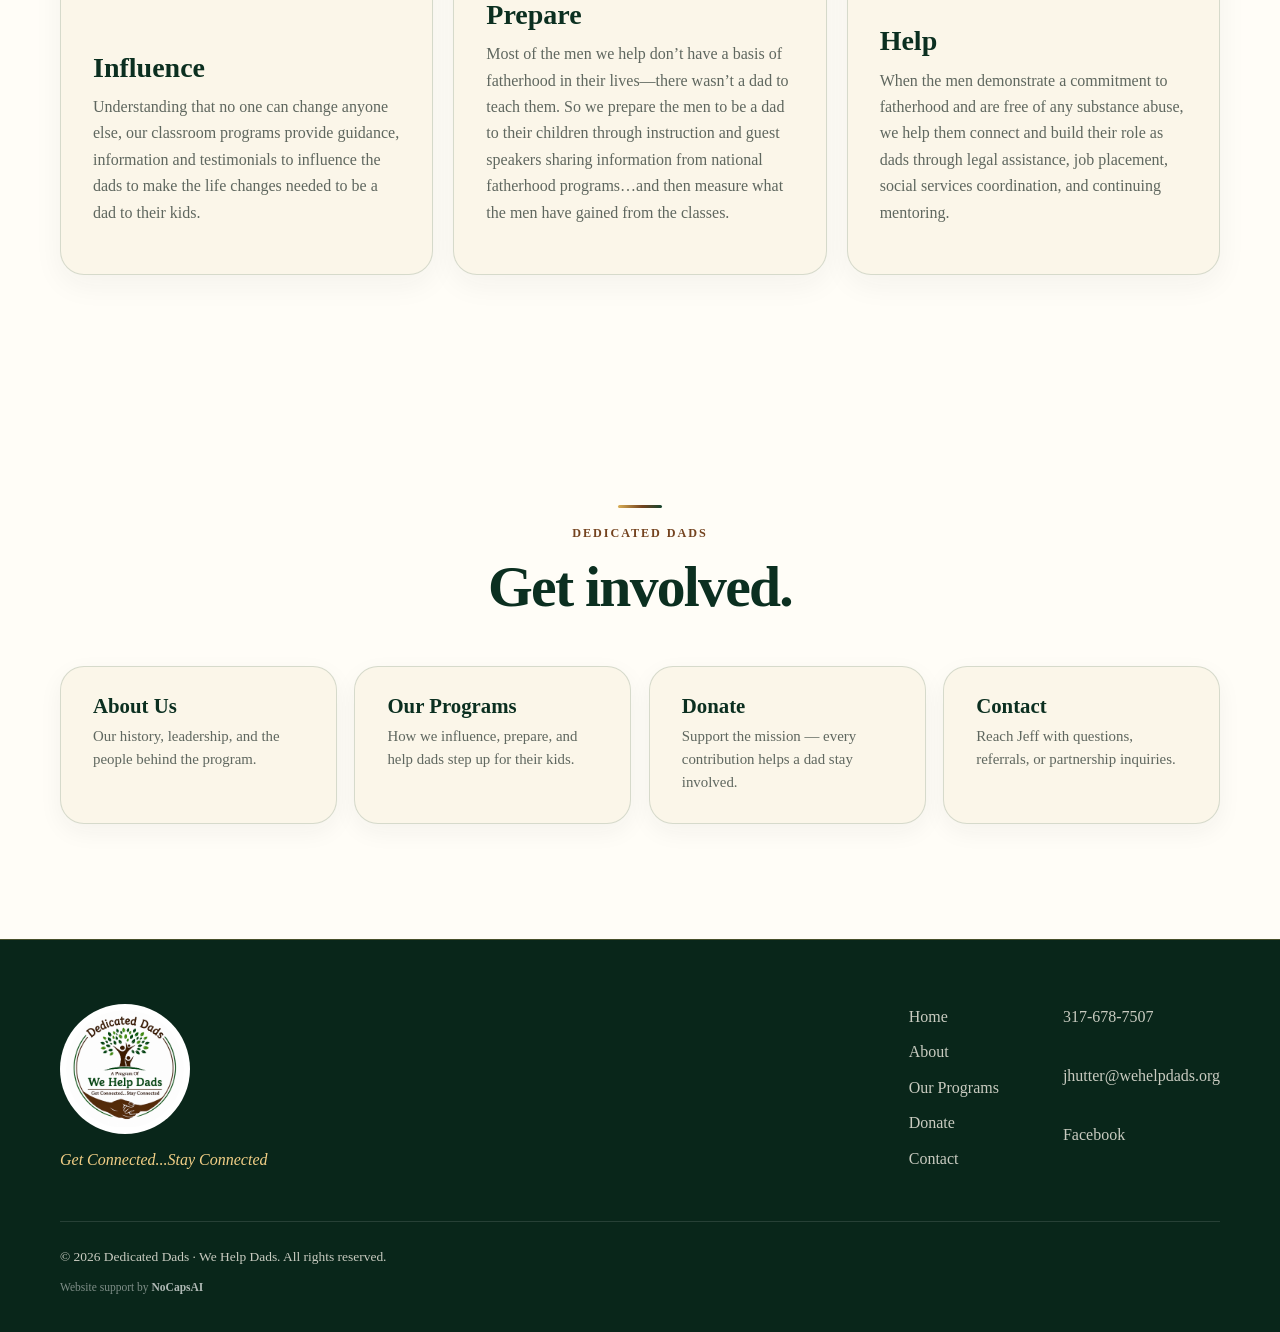
==== commit c0c4f1dc: "Remove Ryan testimonial substance abuse wording" ====
--- a/index.html
+++ b/index.html
@@ -110,7 +110,7 @@
               <img src="assets/images/testimonials/ryan-tailgate-family-crop.jpg" alt="Ryan, father of two" />
             </div>
             <blockquote>
-              <p>&ldquo;Dedicated Dads has changed my life. After spending many years just wandering, the classes gave me confidence and the knowledge to succeed, and then the mentoring helped me take one good step after another. Now, I&rsquo;ve got joint custody of my daughter and son, a really good job, I am totally clean from substance abuse, and I can see a bright future.&rdquo;</p>
+              <p>&ldquo;Dedicated Dads has changed my life. After spending many years just wandering, the classes gave me confidence and the knowledge to succeed, and then the mentoring helped me take one good step after another. Now, I&rsquo;ve got joint custody of my daughter and son, a really good job, and I can see a bright future.&rdquo;</p>
               <cite>Ryan &mdash; father of two</cite>
             </blockquote>
           </article>
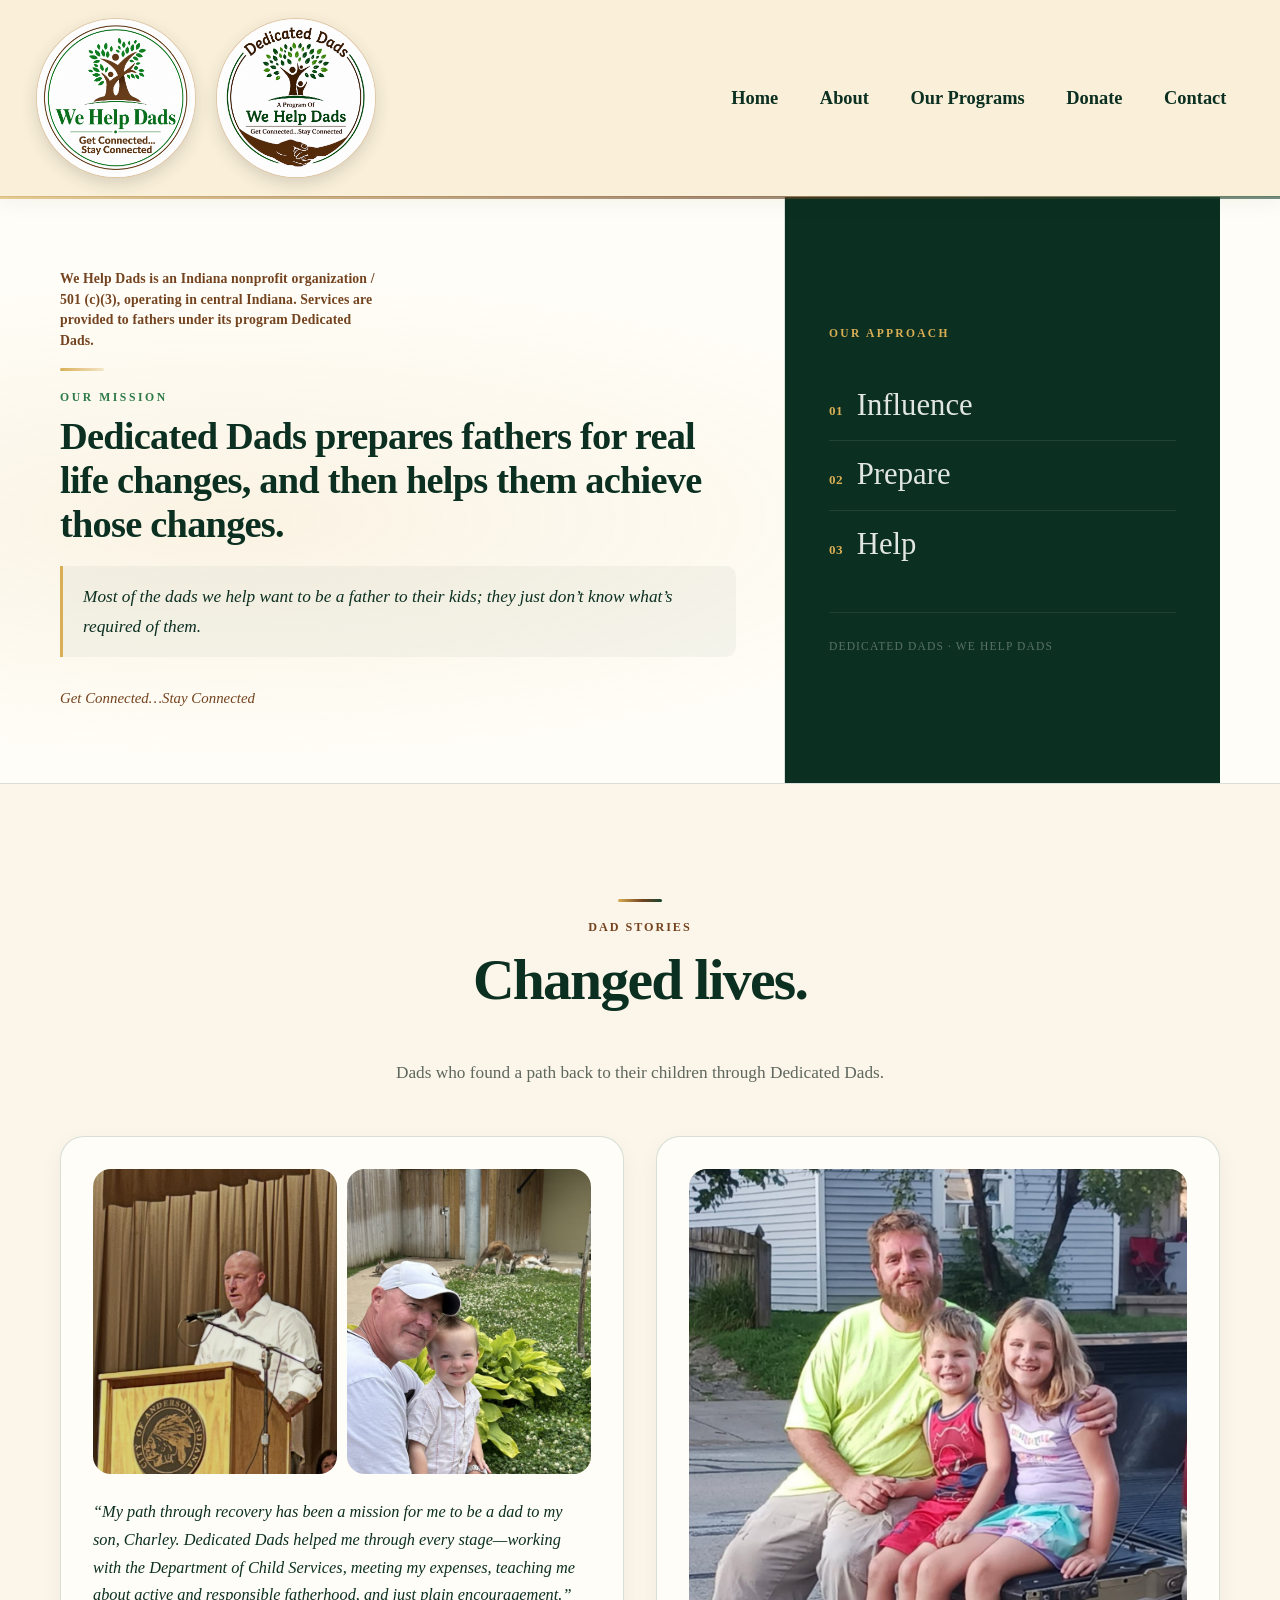
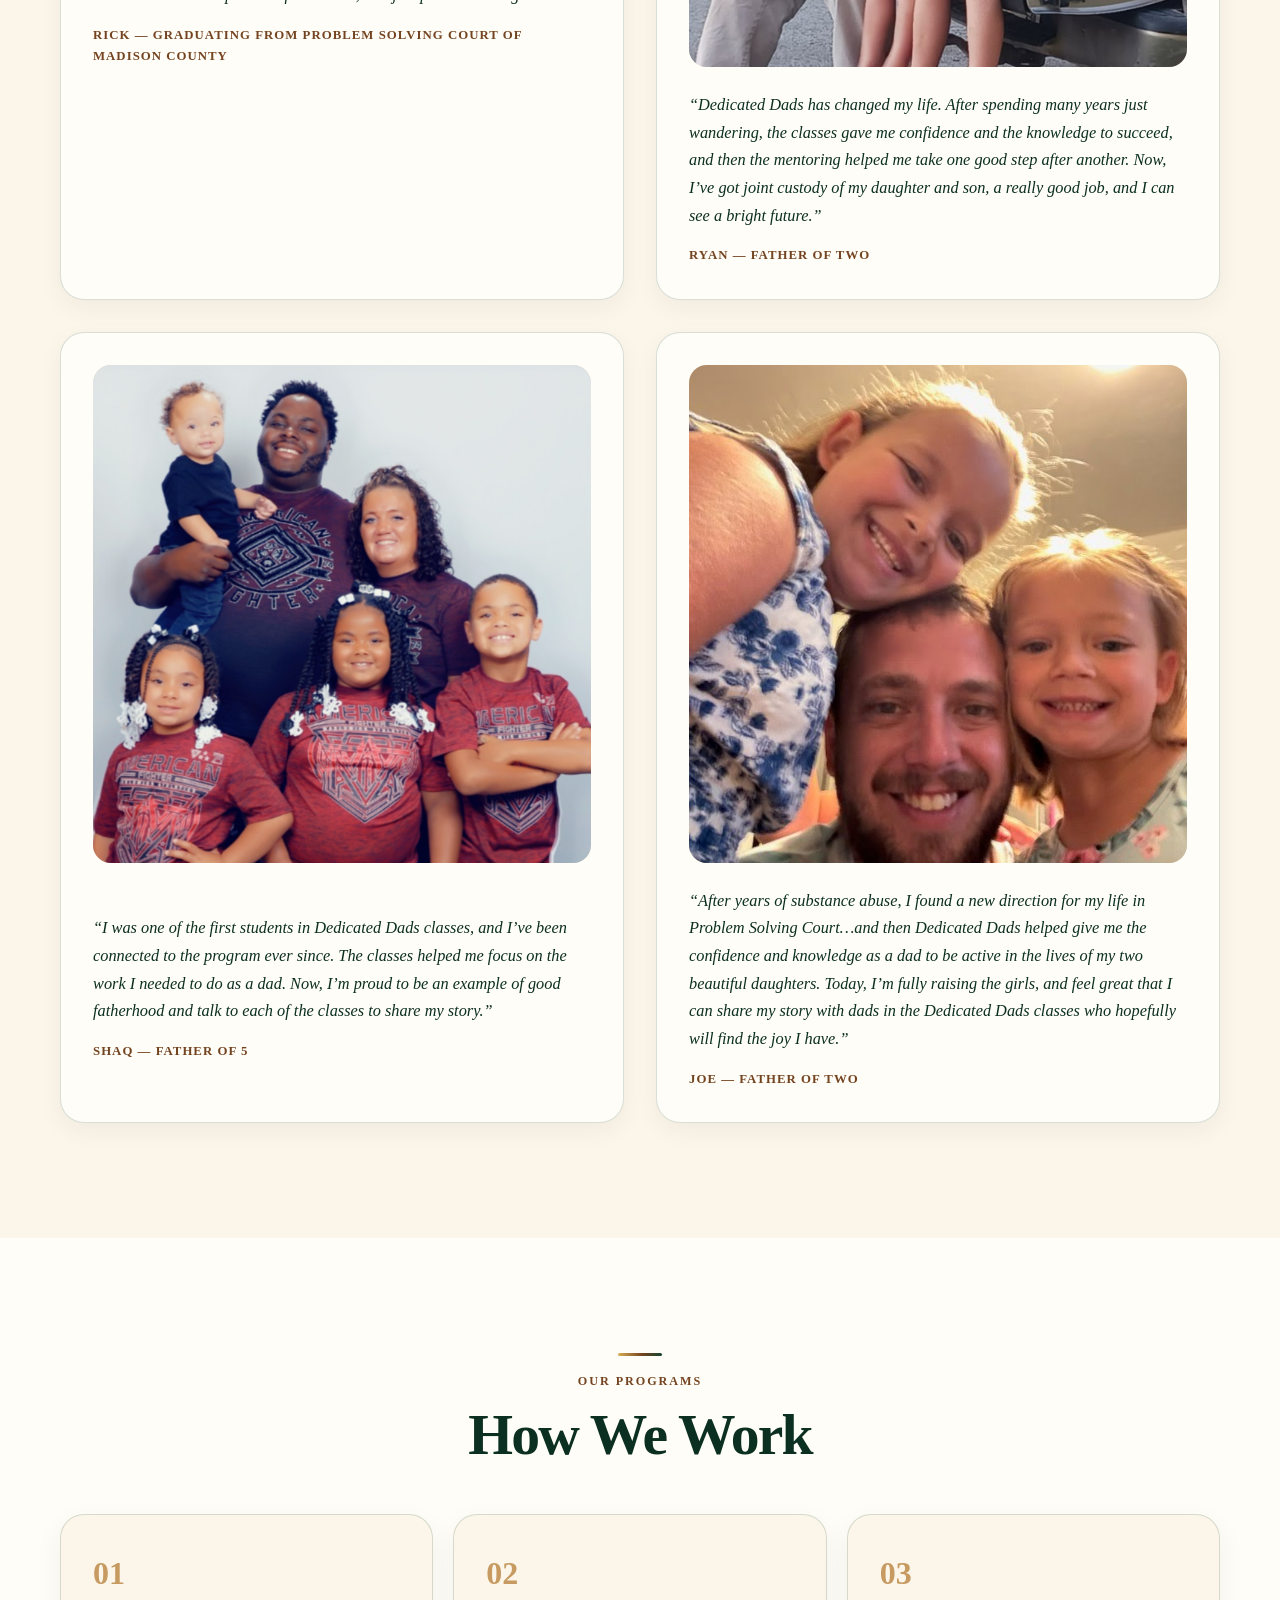
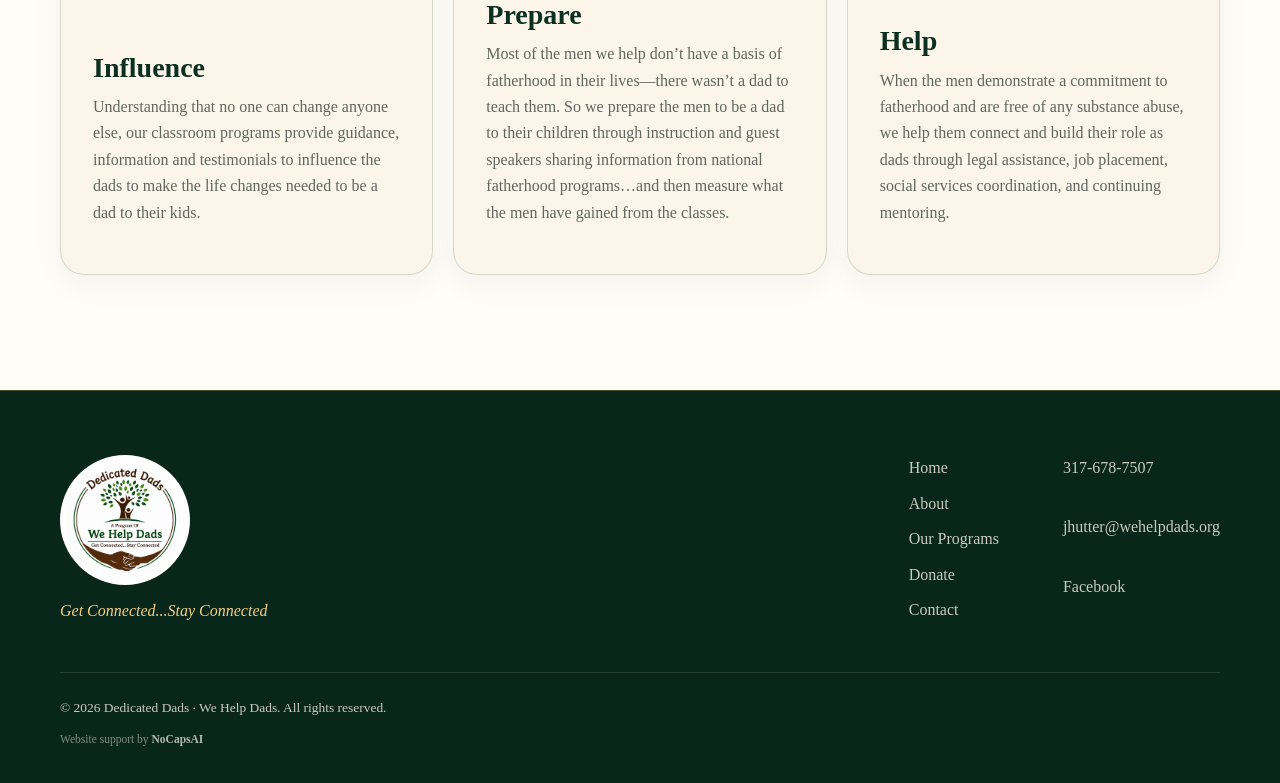
==== commit 89f2f369: "Apply August 17 We Help Dads website updates" ====
--- a/index.html
+++ b/index.html
@@ -30,7 +30,7 @@
           <a href="about.html" aria-haspopup="true">About</a>
           <ul class="nav__dropdown" aria-label="About">
             <li><a href="history.html">Our History</a></li>
-            <li><a href="who-we-are.html">Who We Are</a></li>
+            
             <li><a href="board.html">Board of Directors</a></li>
             <li><a href="partner-programs.html">Partner Programs</a></li>
           </ul>
@@ -43,7 +43,7 @@
             <li><a href="dedicated-dads-2.html">Dedicated Dads 2.0</a></li>
           </ul>
         </li>
-        <li><a class="nav__cta" href="donate.html">Donate</a></li>
+        <li><a href="donate.html">Donate</a></li>
         <li><a href="contact.html">Contact</a></li>
       </ul>
     </nav>
@@ -148,35 +148,7 @@
           <article class="action-card reveal" id="help"><span>03</span><h3>Help</h3><p>When the men demonstrate a commitment to fatherhood and are free of any substance abuse, we help them connect and build their role as dads through legal assistance, job placement, social services coordination, and continuing mentoring.</p></article>
         </div>
       </div>
-    </section>
-
-    <section class="section home-links" aria-label="Explore the site">
-      <div class="container">
-        <div class="section-heading section-heading--center reveal">
-          <p class="eyebrow">Dedicated Dads</p>
-          <h2>Get involved.</h2>
-        </div>
-        <div class="home-links__grid">
-          <a class="home-links__card reveal" href="about.html">
-            <h3>About Us</h3>
-            <p>Our history, leadership, and the people behind the program.</p>
-          </a>
-          <a class="home-links__card reveal" href="programs.html">
-            <h3>Our Programs</h3>
-            <p>How we influence, prepare, and help dads step up for their kids.</p>
-          </a>
-          <a class="home-links__card reveal" href="donate.html">
-            <h3>Donate</h3>
-            <p>Support the mission &mdash; every contribution helps a dad stay involved.</p>
-          </a>
-          <a class="home-links__card reveal" href="contact.html">
-            <h3>Contact</h3>
-            <p>Reach Jeff with questions, referrals, or partnership inquiries.</p>
-          </a>
-        </div>
-      </div>
-    </section>
-  </main>
+    </section></main>
 
   <!-- TODO: Do not add mascot/assistant widget unless Jeff explicitly approves it. -->
 
--- a/styles.css
+++ b/styles.css
@@ -226,8 +226,11 @@
 .programs__photo-pair{display:grid;grid-template-columns:1fr 1fr;gap:.85rem}
 .programs__photo-pair--single{grid-template-columns:1fr}
 .programs__photo-pair--stagger{align-items:start}
-.programs__photo-pair--stacked{grid-template-columns:1fr;gap:1.5rem}
+.programs__photo-pair--stacked{grid-template-columns:1fr;gap:0;align-items:start;overflow:visible}
+.programs__photo-pair--stacked figure:first-child{position:relative;z-index:2;width:94%;justify-self:start;box-shadow:0 16px 30px rgba(7,13,22,.14)}
+.programs__photo-pair--stacked figure:nth-child(2){position:relative;z-index:1;width:92%;justify-self:end;margin-top:1.75rem;transform:translateX(1.3rem);box-shadow:0 18px 34px rgba(7,13,22,.18)}
 .programs__photo-pair--stacked img{height:250px}
+@media (max-width:720px){.programs__photo-pair--stacked{gap:1.25rem}.programs__photo-pair--stacked figure:first-child,.programs__photo-pair--stacked figure:nth-child(2){width:100%;margin-top:0;transform:none}}
 .programs__photo--offset{margin-top:2.5rem}
 .programs__photo-pair figure{margin:0;overflow:hidden;border-radius:18px;background:var(--cream-deep)}
 .programs__photo-pair img{width:100%;height:185px;object-fit:cover;display:block}
